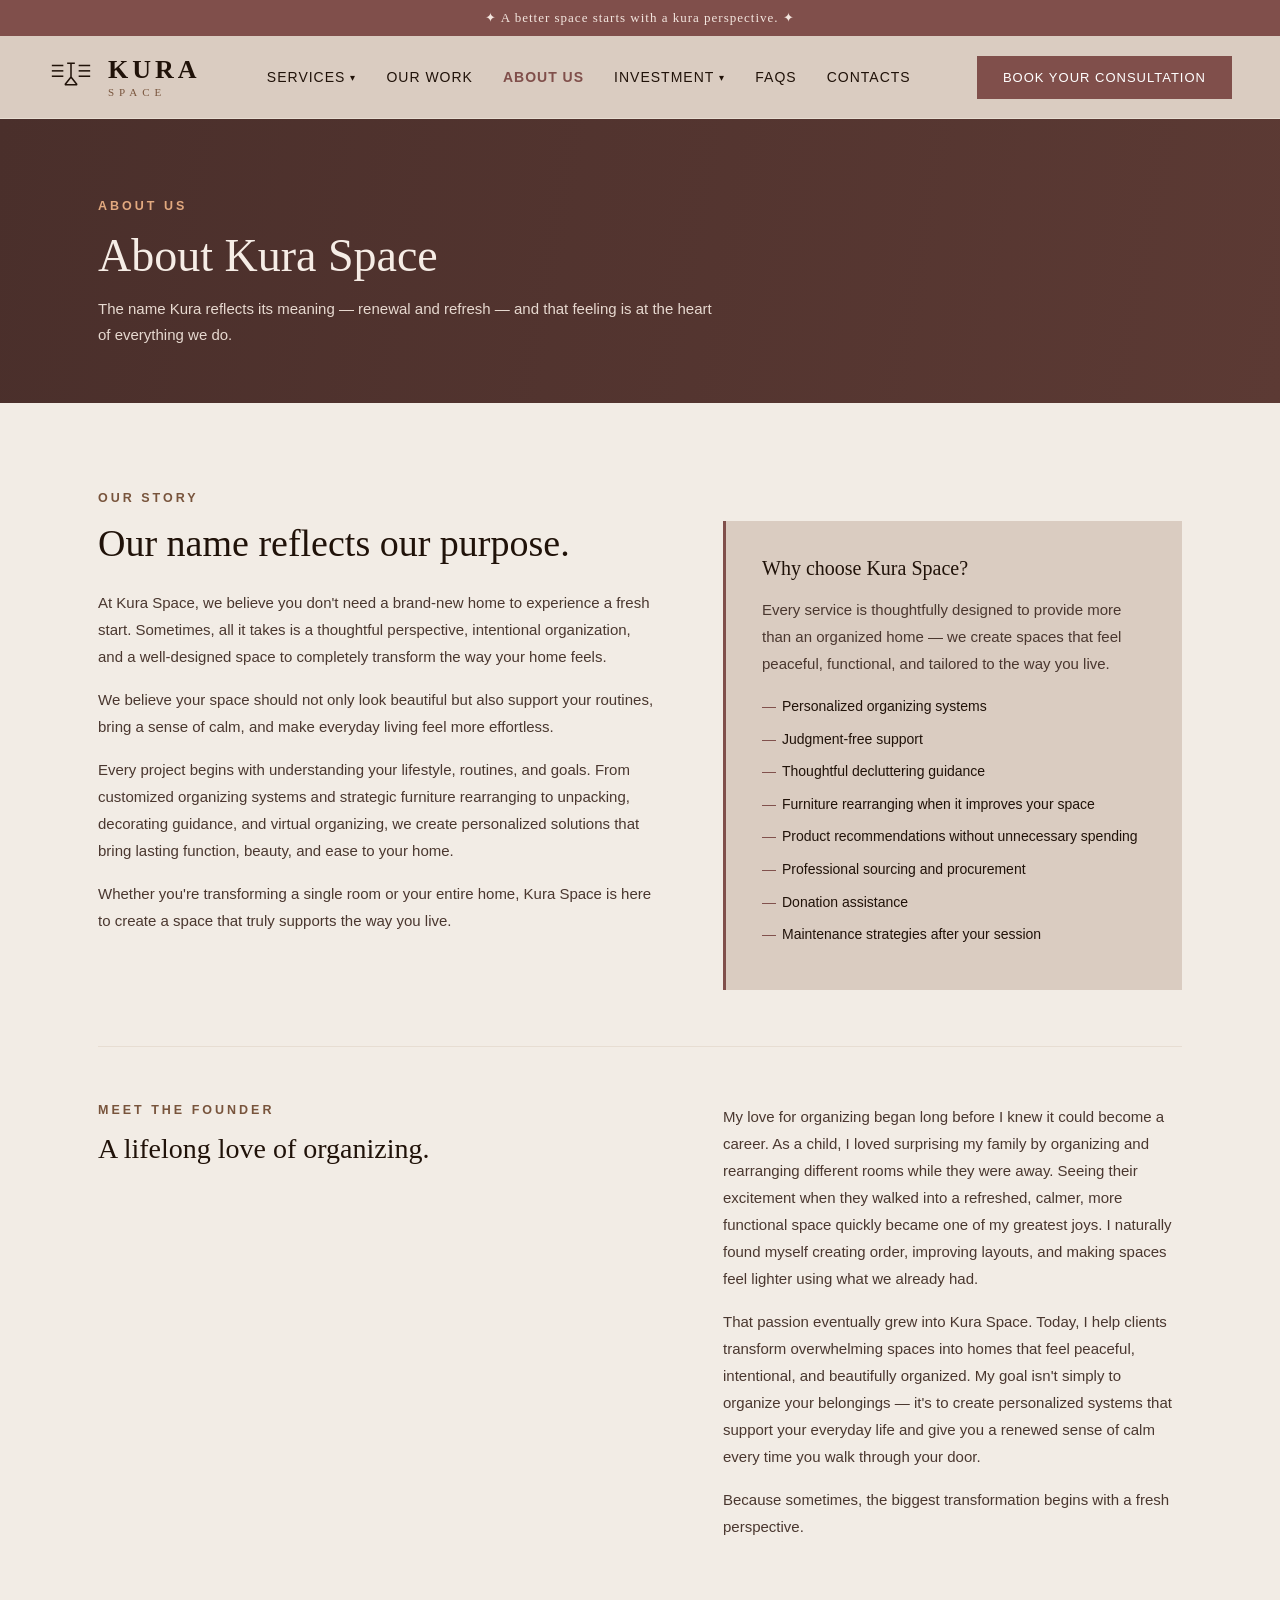
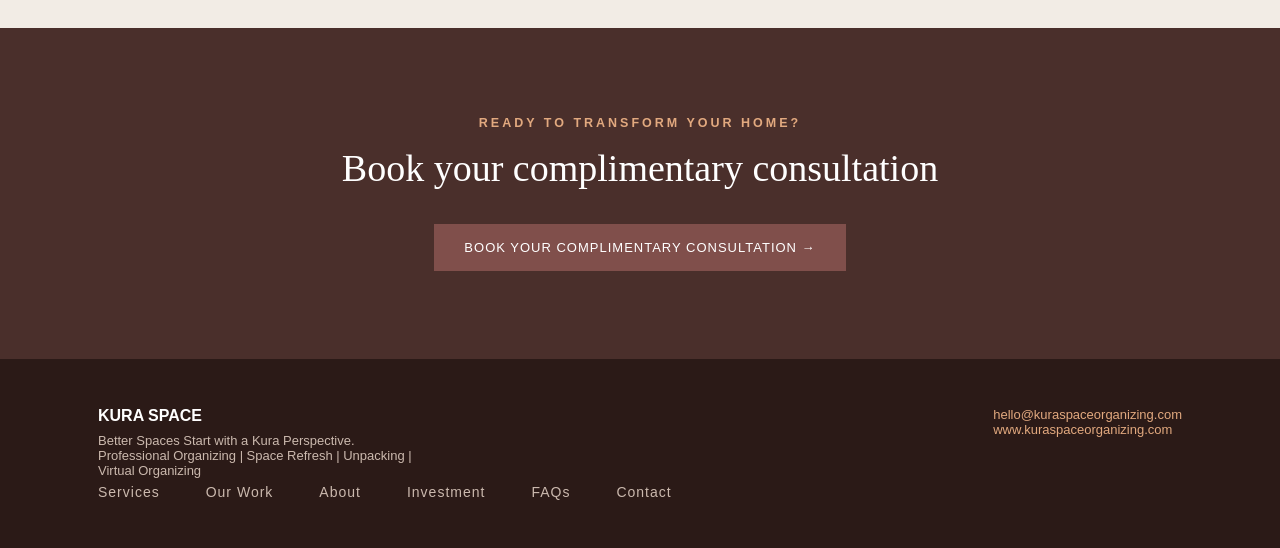
==== about.html @ 3ef4552a "Add files via upload" ====
<!DOCTYPE html>
<html lang="fr">
<head>
<meta charset="UTF-8">
<meta name="viewport" content="width=device-width, initial-scale=1.0">
<title>About — Kura Space</title>
<link rel="stylesheet" href="styles.css">
</head>
<body>

  <div class="eyebrow-bar">✦ A better space starts with a kura perspective. ✦</div>

  <header>
    <a href="index.html" class="logo">
      <svg class="logo-mark" viewBox="0 0 60 60" fill="none" stroke="currentColor" stroke-width="2">
        <line x1="5" y1="15" x2="20" y2="15"/><line x1="5" y1="22" x2="20" y2="22"/><line x1="5" y1="29" x2="20" y2="29"/>
        <path d="M25 12 L35 12 M30 12 L30 30 M22 40 L38 40 M30 30 L22 40 M30 30 L38 40"/>
        <line x1="40" y1="15" x2="55" y2="15"/><line x1="40" y1="22" x2="55" y2="22"/><line x1="40" y1="29" x2="55" y2="29"/>
      </svg>
      <div class="logo-text"><span class="k">KURA</span><span class="s">SPACE</span></div>
    </a>
    <nav>
      <div class="nav-dropdown">
        <button type="button" class="nav-toggle">SERVICES</button>
      <div class="dropdown-menu">
        <a href="services.html#professional-organizing">Professional Organizing</a>
        <a href="services.html#rearranging-space-refresh">Rearranging & Space Refresh</a>
        <a href="services.html#unpacking-home-setup">Unpacking & Home Setup</a>
        <a href="services.html#virtual-organizing">Virtual Organizing</a>
      </div>
      </div>
      <a href="our-work.html">OUR WORK</a>
      <a href="about.html" class="current">ABOUT US</a>
      <div class="nav-dropdown">
        <button type="button" class="nav-toggle">INVESTMENT</button>
      <div class="dropdown-menu">
        <a href="investment.html#rates">Rates by Service</a>
        <a href="investment.html#estimated-times">Estimated Project Times</a>
      </div>
      </div>
      <a href="faq.html">FAQS</a>
      <a href="contact.html">CONTACTS</a>
    </nav>
    <a href="booking.html" class="cta-btn">BOOK YOUR CONSULTATION</a>
  </header>

  <section class="page-header">
    <div class="wrap">
      <div class="eyebrow">ABOUT US</div>
      <h1>About Kura Space</h1>
      <p>The name Kura reflects its meaning &mdash; renewal and refresh &mdash; and that feeling is at the heart of everything we do.</p>
    </div>
  </section>

  <section class="about" id="about">
    <div class="wrap">
      <div class="eyebrow">OUR STORY</div>
      <div class="grid">
        <div>
          <h2>Our name reflects our purpose.</h2>
          <p class="lede">At Kura Space, we believe you don't need a brand-new home to experience a fresh start. Sometimes, all it takes is a thoughtful perspective, intentional organization, and a well-designed space to completely transform the way your home feels.</p>
          <p class="lede" style="margin-top:16px;">We believe your space should not only look beautiful but also support your routines, bring a sense of calm, and make everyday living feel more effortless.</p>
          <p class="lede" style="margin-top:16px;">Every project begins with understanding your lifestyle, routines, and goals. From customized organizing systems and strategic furniture rearranging to unpacking, decorating guidance, and virtual organizing, we create personalized solutions that bring lasting function, beauty, and ease to your home.</p>
          <p class="lede" style="margin-top:16px;">Whether you're transforming a single room or your entire home, Kura Space is here to create a space that truly supports the way you live.</p>
        </div>
        <div class="why-box">
          <h3>Why choose Kura Space?</h3>
          <p class="lede" style="margin-bottom:16px;">Every service is thoughtfully designed to provide more than an organized home &mdash; we create spaces that feel peaceful, functional, and tailored to the way you live.</p>
          <ul>
            <li>Personalized organizing systems</li>
            <li>Judgment-free support</li>
            <li>Thoughtful decluttering guidance</li>
            <li>Furniture rearranging when it improves your space</li>
            <li>Product recommendations without unnecessary spending</li>
            <li>Professional sourcing and procurement</li>
            <li>Donation assistance</li>
            <li>Maintenance strategies after your session</li>
          </ul>
        </div>
      </div>

      <div class="founder-box grid">
        <div>
          <div class="eyebrow">MEET THE FOUNDER</div>
          <h2 style="font-size:28px;">A lifelong love of organizing.</h2>
        </div>
        <div>
          <p class="lede">My love for organizing began long before I knew it could become a career. As a child, I loved surprising my family by organizing and rearranging different rooms while they were away. Seeing their excitement when they walked into a refreshed, calmer, more functional space quickly became one of my greatest joys. I naturally found myself creating order, improving layouts, and making spaces feel lighter using what we already had.</p>
          <p class="lede" style="margin-top:16px;">That passion eventually grew into Kura Space. Today, I help clients transform overwhelming spaces into homes that feel peaceful, intentional, and beautifully organized. My goal isn't simply to organize your belongings &mdash; it's to create personalized systems that support your everyday life and give you a renewed sense of calm every time you walk through your door.</p>
          <p class="lede" style="margin-top:16px;">Because sometimes, the biggest transformation begins with a fresh perspective.</p>
        </div>
      </div>
    </div>
  </section>

  <section class="contact">
    <div class="wrap">
      <div class="eyebrow" style="color:var(--peach);">READY TO TRANSFORM YOUR HOME?</div>
      <h2>Book your complimentary consultation</h2>
      <a href="booking.html" class="hero-cta" style="margin-top:10px;">BOOK YOUR COMPLIMENTARY CONSULTATION &rarr;</a>
    </div>
  </section>

  <footer>
    <div class="wrap">
      <div>
        <strong style="color:#fff; font-size:16px;">KURA SPACE</strong>
        <p style="margin-top:8px; max-width:320px;">Better Spaces Start with a Kura Perspective.<br>Professional Organizing | Space Refresh | Unpacking | Virtual Organizing</p>
        <nav>
          <a href="services.html">Services</a>
          <a href="our-work.html">Our Work</a>
          <a href="about.html">About</a>
          <a href="investment.html">Investment</a>
          <a href="faq.html">FAQs</a>
          <a href="contact.html">Contact</a>
        </nav>
      </div>
      <div>
        <a href="mailto:hello@kuraspaceorganizing.com">hello@kuraspaceorganizing.com</a><br>
        <a href="https://www.kuraspaceorganizing.com">www.kuraspaceorganizing.com</a>
      </div>
    </div>
  </footer>

</body>
</html>
---- styles.css ----
:root{
  --dark0:#4a2f2b;
  --dark1:#2b1a17;
  --maroon:#804f4b;
  --peach:#e2a97f;
  --cream:#daccc1;
  --cream2:#f2ece5;
  --ink:#201209;
  --accent:#78543c;
  --line:#e7ddd2;
}
*{box-sizing:border-box;margin:0;padding:0;}
html{scroll-behavior:smooth;}
body{
  font-family:'Georgia','Times New Roman',serif;
  color:var(--ink);
  background:var(--cream2);
}
a{color:inherit;}
.wrap{max-width:1180px;margin:0 auto;padding:0 48px;}

/* ---------- EYEBROW BAR ---------- */
.eyebrow-bar{
  background: var(--maroon);
  color: #f3e6df;
  text-align:center;
  font-size: 13px;
  letter-spacing: 1px;
  padding: 10px 20px;
}

/* ---------- HEADER (cream, base template) ---------- */
header{
  display:flex; align-items:center; justify-content:space-between;
  padding: 18px 48px;
  background: var(--cream);
  border-bottom: 1px solid var(--line);
  flex-wrap: wrap;
  gap: 16px;
}
.logo{display:flex; align-items:center; gap:14px; text-decoration:none;}
.logo-mark{width:46px; height:46px; color:var(--ink);}
.logo-text{display:flex; flex-direction:column; line-height:1;}
.logo-text .k{font-size:26px; letter-spacing:4px; font-weight:bold; color:var(--ink);}
.logo-text .s{font-size:11px; letter-spacing:5px; color:var(--accent); margin-top:4px;}

nav{display:flex; align-items:center; gap:30px; font-size:14px; letter-spacing:1px; font-family:Arial,sans-serif;}
nav > a{text-decoration:none; color:var(--ink);}
nav > a.current{color:var(--maroon); font-weight:bold;}

/* dropdown items (Services, Investment) */
.nav-dropdown{position:relative;}
.nav-dropdown > .nav-toggle{
  background:none; border:none; cursor:pointer;
  font:inherit; letter-spacing:inherit; color:var(--ink);
  display:flex; align-items:center; gap:5px; padding:4px 0;
}
.nav-dropdown > .nav-toggle::after{content:"▾"; font-size:10px; margin-top:1px;}
.nav-dropdown.current > .nav-toggle{color:var(--maroon); font-weight:bold;}
.dropdown-menu{
  position:absolute; top:calc(100% + 16px); left:50%; transform:translateX(-50%) translateY(6px);
  background:#fff; border:1px solid var(--line); min-width:240px;
  box-shadow:0 14px 34px rgba(32,18,9,0.14);
  opacity:0; visibility:hidden;
  transition:opacity .18s, transform .18s, visibility .18s;
  z-index:60; padding:8px 0;
}
.nav-dropdown:hover .dropdown-menu,
.nav-dropdown:focus-within .dropdown-menu{
  opacity:1; visibility:visible; transform:translateX(-50%) translateY(0);
}
.dropdown-menu a{
  display:block; padding:11px 22px; font-size:13px; letter-spacing:0.2px;
  color:var(--ink); text-decoration:none; white-space:nowrap;
}
.dropdown-menu a:hover{background:var(--cream); color:var(--maroon);}

.cta-btn{
  background: var(--maroon);
  color: #fff;
  padding: 14px 26px;
  font-family: Arial, sans-serif;
  font-size: 13px;
  letter-spacing: 1px;
  text-decoration:none;
  white-space: nowrap;
}

/* ---------- HERO (home, photo) ---------- */
.hero{
  position: relative;
  aspect-ratio: 2.2 / 1;
  min-height: 460px;
  display:flex;
  align-items:center;
  overflow:hidden;
  background: var(--cream);
}
.hero-photo{
  position:absolute; inset:0; width:100%; height:100%;
  object-fit:cover; object-position:center 25%;
  filter: saturate(1.15) contrast(1.06) brightness(1.02);
  z-index:0;
}
.hero-fade{
  position:absolute; inset:0; z-index:1;
  background: linear-gradient(90deg,
    rgba(218,204,193,0.6) 0%,
    rgba(218,204,193,0.42) 10%,
    rgba(218,204,193,0.18) 20%,
    rgba(218,204,193,0) 30%);
  pointer-events:none;
}
.hero-shade{
  position:absolute; inset:0; z-index:1;
  background: linear-gradient(0deg, rgba(20,12,6,0.14), transparent 22%);
  pointer-events:none;
}
.hero-content{
  position:relative; z-index:2;
  max-width:480px; padding:40px 48px;
}
.hero-content .hero-eyebrow, .hero-content h1, .hero-content p{
  text-shadow: 0 1px 3px rgba(218,204,193,0.9), 0 0px 18px rgba(218,204,193,0.85), 0 0px 34px rgba(218,204,193,0.6);
}
.hero-eyebrow{color:var(--accent); font-family:Arial,sans-serif; font-size:13px; letter-spacing:2px; font-weight:bold; margin-bottom:14px;}
.hero h1{font-size:44px; line-height:1.15; font-weight:400; margin-bottom:20px; color:var(--ink);}
.hero h1 .accent, .hero h1 em{color:var(--accent); font-style:italic;}
.divider{width:70px; height:2px; background:var(--accent); margin-bottom:22px;}
.hero p{font-family:Arial,sans-serif; font-size:14.5px; line-height:1.7; color:var(--ink); margin-bottom:14px; max-width:440px;}
.hero-cta{
  display:inline-block; margin-top:14px;
  background:var(--maroon); color:#fff;
  padding:16px 30px; font-family:Arial,sans-serif; font-size:13px; letter-spacing:1px; text-decoration:none;
}

/* ---------- SERVICES STRIP (home) ---------- */
.services-strip{
  background: var(--maroon);
  color: #f3e6df;
  display:grid;
  grid-template-columns: repeat(4, 1fr);
}
.service-item{padding:40px 30px; border-left:1px solid rgba(255,255,255,0.15);}
.service-item:first-child{border-left:none;}
.service-icon{width:34px; height:34px; margin-bottom:16px; opacity:0.9;}
.service-item h3{font-family:Arial,sans-serif; font-size:14px; letter-spacing:1px; margin-bottom:10px; line-height:1.4;}
.service-item p{font-family:Arial,sans-serif; font-size:13px; line-height:1.6; color:#e6d6cd;}
.service-item a{font-family:Arial,sans-serif; font-size:12px; letter-spacing:0.5px; color:var(--peach); text-decoration:underline; display:inline-block; margin-top:10px;}

/* ---------- PAGE HEADER (subpages) ---------- */
.page-header{
  position:relative; overflow:hidden;
  padding:80px 0 56px;
  background: linear-gradient(100deg, var(--dark0) 0%, #5c3a34 100%);
  color:#f6ede6;
}
.page-header .wrap{position:relative; z-index:2;}
.page-header .eyebrow{color:var(--peach);}
.page-header h1{font-size:46px; font-weight:400;}
.page-header p{font-family:Arial,sans-serif; font-size:15px; line-height:1.7; color:#e7d9d0; max-width:620px; margin-top:14px;}

/* ---------- SECTION SHARED ---------- */
section{padding:88px 0;}
.eyebrow{font-family:Arial,sans-serif; font-size:12.5px; letter-spacing:3px; color:var(--accent); font-weight:bold; margin-bottom:16px;}
h2{font-size:38px; font-weight:400; margin-bottom:24px;}
.lede{font-family:Arial,sans-serif; font-size:15px; line-height:1.8; color:#4a372f; max-width:720px;}

/* ---------- ABOUT / BRAND ---------- */
.about{background:var(--cream2);}
.about .grid{display:grid; grid-template-columns:1.1fr .9fr; gap:64px; align-items:start;}
.about ul{font-family:Arial,sans-serif; font-size:14.5px; line-height:2; margin-top:10px;}
.why-box{background:var(--cream); padding:36px; border-left:3px solid var(--maroon);}
.why-box h3{font-size:20px; font-weight:400; margin-bottom:16px;}
.why-box ul{font-family:Arial,sans-serif; font-size:14px; line-height:1.9; list-style:none;}
.why-box li{padding-left:20px; position:relative; margin-bottom:6px;}
.why-box li::before{content:"—"; position:absolute; left:0; color:var(--maroon);}
.founder-box{margin-top:56px; padding-top:56px; border-top:1px solid var(--line);}
.founder-box .grid{grid-template-columns:.8fr 1.2fr;}

/* ---------- SERVICES ---------- */
.services{background:var(--maroon); color:#f3e6df;}
.services .eyebrow{color:var(--peach);}
.services h2{color:#fff;}
.card-grid{display:grid; grid-template-columns:repeat(4,1fr); gap:1px; background:rgba(255,255,255,0.15); margin-top:40px;}
.s-card{background:var(--maroon); padding:34px 26px;}
.s-card h3{font-family:Arial,sans-serif; font-size:15px; letter-spacing:0.5px; margin-bottom:10px; color:#fff;}
.s-card .price{font-family:Arial,sans-serif; font-size:13px; color:var(--peach); font-weight:bold; margin-bottom:14px;}
.s-card p{font-family:Arial,sans-serif; font-size:13px; line-height:1.7; color:#e6d6cd; margin-bottom:14px;}
.s-card a{font-family:Arial,sans-serif; font-size:12px; letter-spacing:1px; color:var(--peach); text-decoration:underline;}

/* ---------- SERVICE DETAIL (services.html) ---------- */
.service-detail{border-top:1px solid var(--line); padding:64px 0;}
.service-detail:first-of-type{border-top:none;}
.service-detail .grid{display:grid; grid-template-columns:1fr 1fr 1fr; gap:48px;}
.service-detail h3{font-size:26px; font-weight:400; margin-bottom:6px;}
.service-detail .rate{font-family:Arial,sans-serif; font-size:13px; color:var(--accent); font-weight:bold; letter-spacing:0.5px; margin-bottom:16px;}
.service-detail h4{font-family:Arial,sans-serif; font-size:12px; letter-spacing:1.5px; text-transform:uppercase; color:var(--accent); margin-bottom:12px;}
.service-detail ul{font-family:Arial,sans-serif; font-size:13.5px; line-height:1.9; list-style:none; margin-bottom:10px;}
.service-detail li{padding-left:16px; position:relative;}
.service-detail li::before{content:"—"; position:absolute; left:0; color:var(--maroon);}
.time-table{width:100%; font-family:Arial,sans-serif; font-size:13px; border-collapse:collapse;}
.time-table td{padding:6px 0; border-bottom:1px dashed var(--line);}
.time-table td:last-child{text-align:right; color:var(--accent);}

/* ---------- INVESTMENT ---------- */
.investment{background:var(--cream2);}
.price-table{width:100%; border-collapse:collapse; margin-top:30px; font-family:Arial,sans-serif;}
.price-table th, .price-table td{text-align:left; padding:16px 14px; border-bottom:1px solid var(--line); font-size:14px;}
.price-table th{font-size:12px; letter-spacing:1px; color:var(--accent); text-transform:uppercase;}
.price-note{font-family:Arial,sans-serif; font-size:13px; color:#6b5a4f; margin-top:20px; line-height:1.7;}

/* ---------- FAQ ---------- */
.faq{background:var(--cream);}
.faq-item{border-bottom:1px solid #cdbcae; padding:22px 0;}
.faq-item summary{cursor:pointer; font-size:17px; list-style:none; display:flex; justify-content:space-between; align-items:center; gap:16px;}
.faq-item summary::-webkit-details-marker{display:none;}
.faq-item summary::after{content:"+"; font-size:22px; color:var(--maroon); font-family:Arial,sans-serif;}
.faq-item[open] summary::after{content:"–";}
.faq-item p{font-family:Arial,sans-serif; font-size:14px; line-height:1.8; color:#4a372f; margin-top:14px; max-width:640px;}

/* ---------- OUR WORK (portfolio placeholder) ---------- */
.portfolio-grid{display:grid; grid-template-columns:repeat(3,1fr); gap:20px; margin-top:20px;}
.portfolio-card{
  aspect-ratio:4/3; background:linear-gradient(135deg, var(--cream), #cbb9ae);
  display:flex; align-items:center; justify-content:center;
  font-family:Arial,sans-serif; font-size:12px; letter-spacing:1px; color:var(--accent); text-transform:uppercase;
}

/* ---------- CONTACT ---------- */
.contact{background:var(--dark0); color:#f3e6df; text-align:center;}
.contact h2{color:#fff;}
.contact .lede{color:#e7d9d0; margin:0 auto 30px; }
.contact-links{display:flex; gap:36px; justify-content:center; font-family:Arial,sans-serif; font-size:14px; margin-top:30px; flex-wrap:wrap;}
.contact-links a{color:var(--peach); text-decoration:none;}

/* ---------- FOOTER ---------- */
footer{background:var(--dark1); color:#cbb9ae; padding:48px 0; font-family:Arial,sans-serif; font-size:13px;}
footer .wrap{display:flex; justify-content:space-between; flex-wrap:wrap; gap:20px;}
footer a{color:var(--peach); text-decoration:none;}
footer nav{margin-top:6px;}
footer nav a{background:none; padding:0; margin-right:16px; color:#cbb9ae; border-radius:0;}
footer nav a:hover{color:var(--peach);}

@media (max-width:900px){
  .wrap{padding:0 24px;}
  header{padding:14px 24px;}
  nav{display:none;}
  .hero{aspect-ratio:3/4; min-height:520px;}
  .hero-content{padding:32px 24px;}
  .hero h1{font-size:42px;}
  .page-header h1{font-size:34px;}
  .about .grid{grid-template-columns:1fr;}
  .founder-box .grid{grid-template-columns:1fr;}
  .card-grid{grid-template-columns:1fr 1fr;}
  .service-detail .grid{grid-template-columns:1fr;}
  .portfolio-grid{grid-template-columns:1fr 1fr;}
  section{padding:56px 0;}
}

/* ================= BOOKING PAGE ================= */
.booking-hero{
  display:grid; grid-template-columns:1fr 1fr;
  align-items:center; gap:0;
  background:var(--cream2);
  min-height:280px; overflow:hidden;
}
.booking-hero .img{
  height:100%; min-height:280px;
  background-image:url('bckgrd1.jpeg');
  background-size:cover; background-position:center 60%;
}
.booking-hero .txt{padding:40px 56px;}
.booking-hero h1{font-size:42px; font-weight:400; margin-bottom:10px;}
.booking-hero p{font-family:Arial,sans-serif; font-size:15px; color:#4a372f; line-height:1.6;}

.booking-wrap{max-width:1180px; margin:0 auto; padding:48px 48px 90px;}

.avail-banner{
  background:var(--cream2); border:1px solid var(--line); border-radius:14px;
  padding:32px; display:grid; grid-template-columns:1fr auto 1fr; gap:28px; align-items:center;
  margin-bottom:56px;
}
.avail-banner .divider-v{width:1px; align-self:stretch; background:var(--line);}
.avail-left{display:flex; gap:18px;}
.avail-icon{
  width:52px; height:52px; min-width:52px; border-radius:50%;
  background:var(--maroon); color:#fff; display:flex; align-items:center; justify-content:center;
}
.avail-left h3{font-family:Arial,sans-serif; font-size:14px; letter-spacing:0.5px; margin-bottom:8px; color:var(--ink);}
.avail-left p{font-family:Arial,sans-serif; font-size:14px; line-height:1.7; color:#4a372f; margin-bottom:8px;}
.avail-left p strong{color:var(--ink);}
.avail-right{display:flex; gap:16px; align-items:flex-start;}
.avail-right h3{font-family:Georgia,serif; font-size:17px; font-weight:400; margin-bottom:6px;}
.avail-right p{font-family:Arial,sans-serif; font-size:13.5px; color:#4a372f; margin-bottom:14px;}
.btn-solid{
  display:inline-block; background:var(--maroon); color:#fff; border:none; cursor:pointer;
  padding:12px 22px; font-family:Arial,sans-serif; font-size:13px; letter-spacing:0.3px;
  border-radius:6px; text-decoration:none; text-align:center;
}
.btn-solid:disabled{opacity:0.55; cursor:not-allowed;}
.btn-outline{
  display:inline-block; background:#fff; color:var(--maroon); border:1px solid var(--maroon); cursor:pointer;
  padding:12px 22px; font-family:Arial,sans-serif; font-size:13px; letter-spacing:0.3px;
  border-radius:6px; text-decoration:none; text-align:center;
}

.section-heading{text-align:center; font-size:32px; font-weight:400; margin-bottom:32px; position:relative;}

.choose-service-grid{display:grid; grid-template-columns:1fr 1fr; gap:28px; margin-bottom:64px;}
.svc-choice-card{
  background:var(--cream2); border:1px solid var(--line); border-radius:14px; padding:32px;
  display:flex; flex-direction:column;
}
.svc-choice-card .head{display:flex; gap:16px; align-items:flex-start; margin-bottom:16px;}
.svc-choice-card .head .icon{
  width:52px; height:52px; min-width:52px; border-radius:50%;
  background:var(--maroon); color:#fff; display:flex; align-items:center; justify-content:center;
}
.svc-choice-card h3{font-size:21px; font-weight:400;}
.svc-choice-card .sub{font-family:Arial,sans-serif; font-size:12.5px; color:var(--accent); margin-top:2px;}
.svc-choice-card p{font-family:Arial,sans-serif; font-size:13.5px; line-height:1.7; color:#4a372f; margin-bottom:18px;}
.svc-choice-card ul{list-style:none; font-family:Arial,sans-serif; font-size:13.5px; line-height:2; margin-bottom:18px;}
.svc-choice-card li::before{content:"✓ "; color:var(--maroon); font-weight:bold;}
.svc-choice-card .cta-row{margin-top:auto;}
.svc-choice-card .cta-row .btn-solid, .svc-choice-card .cta-row .btn-outline{width:100%; margin-bottom:8px; box-sizing:border-box;}
.svc-choice-card .caption{font-family:Arial,sans-serif; font-size:12.5px; color:#7a6a5f; text-align:center;}
.svc-choice-card .fully-booked-btn{background:var(--maroon); opacity:0.9;}
.svc-choice-card .fully-booked-btn small{display:block; font-weight:normal; font-size:11px; margin-top:2px;}

.avail-grid{display:grid; grid-template-columns:1fr 1fr; gap:28px;}
.avail-panel{border:1px solid var(--line); border-radius:14px; padding:24px; background:#fff;}
.avail-panel .panel-head{display:flex; align-items:center; justify-content:space-between; margin-bottom:16px;}
.avail-panel .panel-head h4{font-family:Arial,sans-serif; font-size:12.5px; letter-spacing:0.5px; color:var(--ink);}
.tag{font-family:Arial,sans-serif; font-size:11px; letter-spacing:0.3px; padding:4px 10px; border-radius:20px;}
.tag.booked{background:#f1dede; color:#8a3b3b;}
.tag.available{background:#dcead9; color:#2f6b2c;}

.cal-topbar{display:flex; align-items:center; justify-content:space-between; font-family:Arial,sans-serif; font-size:13px; margin-bottom:6px;}
.cal-topbar .cal-nav{display:flex; align-items:center; gap:10px;}
.cal-topbar button{background:none; border:none; cursor:pointer; font-size:15px; color:var(--maroon);}
.cal-tz{font-size:11.5px; color:#7a6a5f;}
.calendar{width:100%; border-collapse:collapse; margin-top:10px; font-family:Arial,sans-serif; font-size:12.5px;}
.calendar th{padding:6px 2px; color:#9a897d; font-weight:normal; font-size:11px;}
.calendar td{padding:3px; text-align:center;}
.day-cell{
  width:32px; height:32px; line-height:32px; border-radius:50%; margin:0 auto;
  cursor:default; color:#c8bcb0;
}
.day-cell.has-slots{color:var(--ink); cursor:pointer; background:#f6ece7; font-weight:bold;}
.day-cell.has-slots:hover{background:var(--maroon); color:#fff;}
.day-cell.selected{background:var(--maroon); color:#fff;}
.day-cell.disabled{color:#ddd3ca;}

.no-times{text-align:center; padding:30px 10px; color:#4a372f;}
.no-times svg{color:var(--maroon); margin-bottom:10px;}
.no-times p{font-family:Arial,sans-serif; font-size:13px; line-height:1.7; margin-bottom:6px;}

.time-panel{margin-top:14px;}
.time-panel .picked-date{font-family:Arial,sans-serif; font-size:13px; font-weight:bold; margin-bottom:10px;}
.time-slot{
  display:block; width:100%; box-sizing:border-box; text-align:center;
  padding:10px; margin-bottom:8px; border-radius:6px; border:1px solid var(--line);
  background:#fff; font-family:Arial,sans-serif; font-size:13px; cursor:pointer;
}
.time-slot:hover{border-color:var(--maroon);}
.time-slot.selected{background:var(--maroon); color:#fff; border-color:var(--maroon);}
.more-times{background:none; border:none; color:var(--maroon); font-family:Arial,sans-serif; font-size:12.5px; cursor:pointer; padding:4px 0;}

.booking-form{margin-top:16px; padding-top:16px; border-top:1px dashed var(--line);}
.booking-form label{display:block; font-family:Arial,sans-serif; font-size:12px; color:#4a372f; margin-bottom:4px; margin-top:12px;}
.booking-form input, .booking-form textarea{
  width:100%; box-sizing:border-box; padding:10px 12px; border:1px solid var(--line); border-radius:6px;
  font-family:Arial,sans-serif; font-size:13px;
}
.booking-form textarea{resize:vertical; min-height:64px;}

.avail-footnote{text-align:center; font-family:Arial,sans-serif; font-size:13px; color:#4a372f; margin-top:30px;}

.help-bar{background:var(--maroon); color:#f3e6df;}
.help-bar .wrap{
  display:flex; align-items:center; justify-content:space-between; flex-wrap:wrap; gap:16px;
  padding:24px 48px;
}
.help-bar .left{display:flex; align-items:center; gap:14px; font-family:Arial,sans-serif; font-size:13.5px;}
.help-bar .icon-circle{width:38px; height:38px; border-radius:50%; background:rgba(255,255,255,0.15); display:flex; align-items:center; justify-content:center;}
.help-bar a.email{color:#f3e6df;}
.help-bar .btn-outline{background:transparent; color:#fff; border-color:rgba(255,255,255,0.6);}

.toast{
  position:fixed; bottom:24px; left:50%; transform:translateX(-50%);
  background:var(--ink); color:#fff; padding:14px 24px; border-radius:8px;
  font-family:Arial,sans-serif; font-size:13.5px; opacity:0; pointer-events:none;
  transition:opacity .25s, transform .25s; z-index:999;
}
.toast.show{opacity:1; transform:translateX(-50%) translateY(-6px);}

@media (max-width:900px){
  .booking-hero{grid-template-columns:1fr;}
  .booking-hero .img{min-height:180px;}
  .avail-banner{grid-template-columns:1fr;}
  .avail-banner .divider-v{display:none;}
  .choose-service-grid{grid-template-columns:1fr;}
  .avail-grid{grid-template-columns:1fr;}
  .booking-wrap{padding:32px 20px 60px;}
}

/* ================= ADMIN PAGE ================= */
.admin-login{max-width:360px; margin:100px auto; text-align:center;}
.admin-login h1{font-size:28px; font-weight:400; margin-bottom:8px;}
.admin-login p{font-family:Arial,sans-serif; font-size:13.5px; color:#4a372f; margin-bottom:24px;}
.admin-login input{width:100%; box-sizing:border-box; padding:12px 14px; border:1px solid var(--line); border-radius:6px; font-family:Arial,sans-serif; margin-bottom:14px;}
.admin-shell{display:none;}
.admin-shell.show{display:block;}
.admin-login.hide{display:none;}

.admin-topbar{
  display:flex; align-items:center; justify-content:space-between;
  padding:18px 48px; background:var(--cream); border-bottom:1px solid var(--line);
}
.admin-topbar .brand{font-family:Georgia,serif; font-size:20px; letter-spacing:2px;}
.admin-tabs{display:flex; gap:10px; padding:20px 48px 0;}
.admin-tab{
  padding:10px 18px; font-family:Arial,sans-serif; font-size:13px; cursor:pointer;
  border-radius:999px; background:var(--cream2); color:var(--ink); border:1px solid var(--line);
}
.admin-tab.active{background:var(--maroon); color:#fff; border-color:var(--maroon);}
.admin-panel{padding:24px 48px 64px; display:none;}
.admin-panel.active{display:block;}

.admin-table{width:100%; border-collapse:collapse; font-family:Arial,sans-serif; font-size:13px; margin-top:14px;}
.admin-table th, .admin-table td{padding:10px 12px; border-bottom:1px solid var(--line); text-align:left;}
.admin-table th{font-size:11px; letter-spacing:0.5px; text-transform:uppercase; color:var(--accent);}
.status-pill{padding:3px 10px; border-radius:20px; font-size:11px;}
.status-pill.confirmed{background:#dcead9; color:#2f6b2c;}
.status-pill.cancelled{background:#f1dede; color:#8a3b3b;}
.admin-btn{background:none; border:1px solid var(--line); border-radius:6px; padding:6px 12px; font-family:Arial,sans-serif; font-size:12px; cursor:pointer; margin-right:6px;}
.admin-btn:hover{border-color:var(--maroon); color:var(--maroon);}

.settings-card{background:var(--cream2); border:1px solid var(--line); border-radius:12px; padding:24px; max-width:520px; margin-top:14px;}
.settings-card label{display:block; font-family:Arial,sans-serif; font-size:12px; margin-bottom:6px; margin-top:14px;}
.settings-card select, .settings-card input, .settings-card textarea{
  width:100%; box-sizing:border-box; padding:10px; border:1px solid var(--line); border-radius:6px; font-family:Arial,sans-serif; font-size:13px;
}
.settings-card textarea{min-height:70px;}

.slot-add-row{display:flex; gap:10px; margin-top:16px; flex-wrap:wrap;}
.slot-add-row input{padding:9px 12px; border:1px solid var(--line); border-radius:6px; font-family:Arial,sans-serif; font-size:13px;}

/* ================= PORTFOLIO ================= */
.portfolio-filters{
  display:flex; gap:10px; flex-wrap:wrap; padding:28px 48px; background:var(--cream);
  border-bottom:1px solid var(--line);
}
.filter-tab{
  padding:11px 20px; border-radius:999px; border:1px solid var(--line); background:#fff;
  font-family:Arial,sans-serif; font-size:12.5px; letter-spacing:0.3px; color:var(--ink);
  cursor:pointer; white-space:nowrap;
}
.filter-tab.active{background:var(--maroon); color:#fff; border-color:var(--maroon);}

.projects-section{padding:56px 48px 20px; max-width:1180px; margin:0 auto;}
.projects-section h2{text-align:center; font-size:14px; letter-spacing:2px; font-family:Arial,sans-serif; color:var(--accent); margin-bottom:36px; text-transform:uppercase;}
.projects-grid{display:grid; grid-template-columns:repeat(3,1fr); gap:26px;}
.project-card{
  background:#fff; border:1px solid var(--line); border-radius:4px; overflow:hidden;
  display:flex; flex-direction:column; text-decoration:none; color:var(--ink);
}
.project-card .thumb{
  position:relative; aspect-ratio:4/3; background:linear-gradient(135deg,var(--cream),#cbb9ae);
  background-size:cover; background-position:center;
  display:flex; align-items:center; justify-content:center;
}
.project-card .thumb .placeholder{font-family:Arial,sans-serif; font-size:11px; letter-spacing:1px; color:var(--accent); text-transform:uppercase;}
.project-card .badge{
  position:absolute; top:14px; left:14px; background:var(--maroon); color:#fff;
  font-family:Arial,sans-serif; font-size:10.5px; letter-spacing:0.5px; text-transform:uppercase;
  padding:5px 12px; border-radius:3px;
}
.project-card .body{padding:20px 22px 24px;}
.project-card h3{font-size:19px; font-weight:400; margin-bottom:4px;}
.project-card .cat{font-family:Arial,sans-serif; font-size:12px; color:var(--accent); margin-bottom:10px;}
.project-card p{font-family:Arial,sans-serif; font-size:13px; line-height:1.6; color:#4a372f; margin-bottom:14px;}
.project-card .view-link{font-family:Arial,sans-serif; font-size:12.5px; color:var(--maroon); font-weight:bold;}

.empty-state{
  text-align:center; padding:60px 24px; color:#7a6a5f; font-family:Arial,sans-serif;
  border:1px dashed var(--line); border-radius:10px; grid-column:1/-1;
}
.empty-state a{color:var(--maroon);}

.featured-transform{background:var(--maroon); color:#f3e6df; padding:64px 48px; margin-top:20px;}
.featured-transform .inner{max-width:1180px; margin:0 auto; display:grid; grid-template-columns:1fr 1.2fr; gap:40px; align-items:center;}
.featured-transform .eyebrow{color:var(--peach); font-family:Arial,sans-serif; font-size:12px; letter-spacing:2px; margin-bottom:14px;}
.featured-transform h2{font-size:32px; font-weight:400; color:#fff; margin-bottom:14px;}
.featured-transform p{font-family:Arial,sans-serif; font-size:14px; line-height:1.7; color:#e6d6cd;}
.featured-transform .ba-images{display:grid; grid-template-columns:1fr 1fr; gap:12px;}
.featured-transform .ba-images .img{aspect-ratio:4/3; background-size:cover; background-position:center; border-radius:4px; position:relative;}
.featured-transform .ba-images .tag{position:absolute; bottom:10px; left:10px; background:rgba(0,0,0,0.55); color:#fff; font-family:Arial,sans-serif; font-size:10px; letter-spacing:1px; padding:4px 10px; border-radius:3px; text-transform:uppercase;}

.testimonial-section{padding:64px 48px; text-align:center; max-width:760px; margin:0 auto;}
.testimonial-section .mark{font-size:44px; color:var(--maroon); font-family:Georgia,serif; line-height:0.5;}
.testimonial-section blockquote{font-size:22px; font-weight:400; line-height:1.5; margin:14px 0 18px;}
.testimonial-section cite{font-family:Arial,sans-serif; font-size:12.5px; letter-spacing:1px; color:var(--accent); font-style:normal;}

/* ================= PROJECT DETAIL ================= */
.project-hero{background:var(--cream2); padding:48px 48px 0;}
.project-hero .wrap{max-width:1180px; margin:0 auto;}
.project-hero .back-link{font-family:Arial,sans-serif; font-size:12.5px; color:var(--accent); text-decoration:none; display:inline-block; margin-bottom:18px;}
.project-hero h1{font-size:38px; font-weight:400; margin-bottom:8px;}
.project-hero .meta{font-family:Arial,sans-serif; font-size:13px; color:#7a6a5f; display:flex; gap:18px; margin-bottom:8px;}
.project-hero .cat-pill{display:inline-block; background:var(--maroon); color:#fff; font-family:Arial,sans-serif; font-size:11px; letter-spacing:0.5px; padding:5px 12px; border-radius:3px; margin-bottom:22px;}

.project-body{max-width:1180px; margin:0 auto; padding:32px 48px 70px; display:grid; grid-template-columns:2fr 1fr; gap:48px;}
.project-media .ba-pair{display:grid; grid-template-columns:1fr 1fr; gap:14px; margin-bottom:14px;}
.project-media .ba-pair .img, .project-media .gallery-img{
  aspect-ratio:4/3; background-size:cover; background-position:center; border-radius:4px;
  background-color:var(--cream); position:relative;
}
.project-media .ba-pair .tag{position:absolute; top:12px; left:12px; background:rgba(0,0,0,0.6); color:#fff; font-family:Arial,sans-serif; font-size:10.5px; letter-spacing:1px; padding:5px 12px; border-radius:3px; text-transform:uppercase;}
.project-media .gallery-grid{display:grid; grid-template-columns:1fr 1fr 1fr; gap:12px;}

.project-sidebar{border-left:1px solid var(--line); padding-left:36px;}
.side-block{margin-bottom:26px;}
.side-block h4{font-family:Arial,sans-serif; font-size:11px; letter-spacing:1.5px; text-transform:uppercase; color:var(--accent); margin-bottom:8px;}
.side-block p{font-family:Arial,sans-serif; font-size:13.5px; line-height:1.7; color:#4a372f;}

.more-projects{background:var(--cream); padding:56px 48px;}
.more-projects .wrap{max-width:1180px; margin:0 auto;}
.more-projects h2{text-align:center; font-size:14px; letter-spacing:2px; font-family:Arial,sans-serif; color:var(--accent); margin-bottom:32px; text-transform:uppercase;}

@media (max-width:900px){
  .projects-grid{grid-template-columns:1fr;}
  .featured-transform .inner{grid-template-columns:1fr;}
  .project-body{grid-template-columns:1fr;}
  .project-sidebar{border-left:none; border-top:1px solid var(--line); padding-left:0; padding-top:24px;}
  .portfolio-filters, .projects-section, .featured-transform, .project-hero .wrap, .project-body, .more-projects .wrap{padding-left:20px; padding-right:20px;}
}

/* ================= ADMIN — PORTFOLIO TAB ================= */
.project-form{background:var(--cream2); border:1px solid var(--line); border-radius:12px; padding:24px; max-width:720px; margin-top:16px;}
.project-form .row2{display:grid; grid-template-columns:1fr 1fr; gap:14px;}
.project-form label{display:block; font-family:Arial,sans-serif; font-size:12px; margin-bottom:5px; margin-top:14px;}
.project-form input, .project-form select, .project-form textarea{
  width:100%; box-sizing:border-box; padding:10px; border:1px solid var(--line); border-radius:6px; font-family:Arial,sans-serif; font-size:13px;
}
.project-form textarea{min-height:60px;}
.image-drop-row{display:flex; gap:14px; margin-top:10px; flex-wrap:wrap;}
.image-slot{width:110px;}
.image-slot .lbl{font-family:Arial,sans-serif; font-size:11px; color:var(--accent); margin-bottom:6px; text-transform:uppercase;}
.image-slot .preview{
  width:110px; height:82px; border:1px dashed var(--line); border-radius:6px; background-size:cover; background-position:center;
  display:flex; align-items:center; justify-content:center; font-size:10px; color:#9a897d; margin-bottom:6px; overflow:hidden;
}
.image-slot input[type=file]{font-size:11px; width:110px;}
.checkbox-row{display:flex; align-items:center; gap:8px; margin-top:16px;}
.checkbox-row input{width:auto;}

.admin-project-list{margin-top:30px;}
.admin-project-row{
  display:flex; align-items:center; gap:16px; padding:14px 0; border-bottom:1px solid var(--line);
  font-family:Arial,sans-serif; font-size:13px;
}
.admin-project-row .thumb-sm{width:60px; height:44px; border-radius:4px; background-size:cover; background-position:center; background-color:var(--cream); flex-shrink:0;}
.admin-project-row .info{flex:1;}
.admin-project-row .info strong{display:block; font-size:14px; font-family:Georgia,serif;}
.admin-project-row .info span{color:#7a6a5f; font-size:12px;}
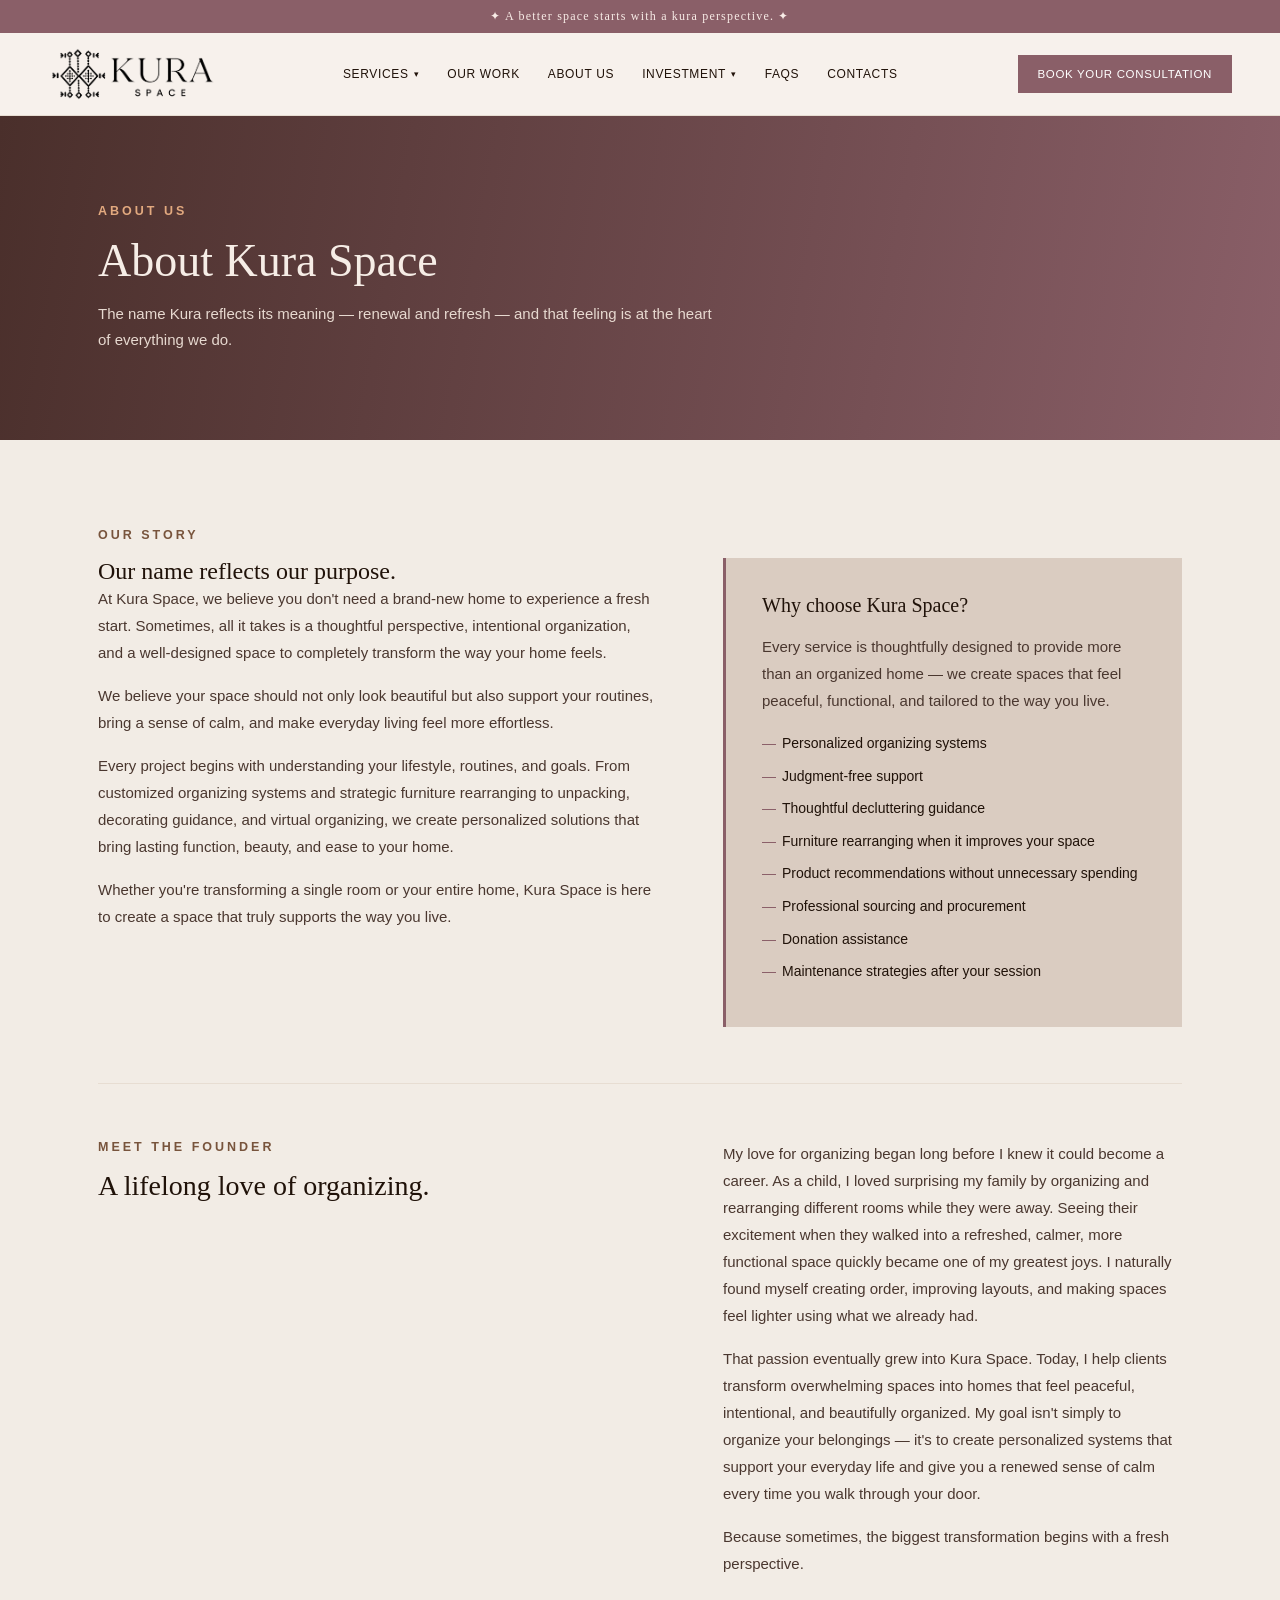
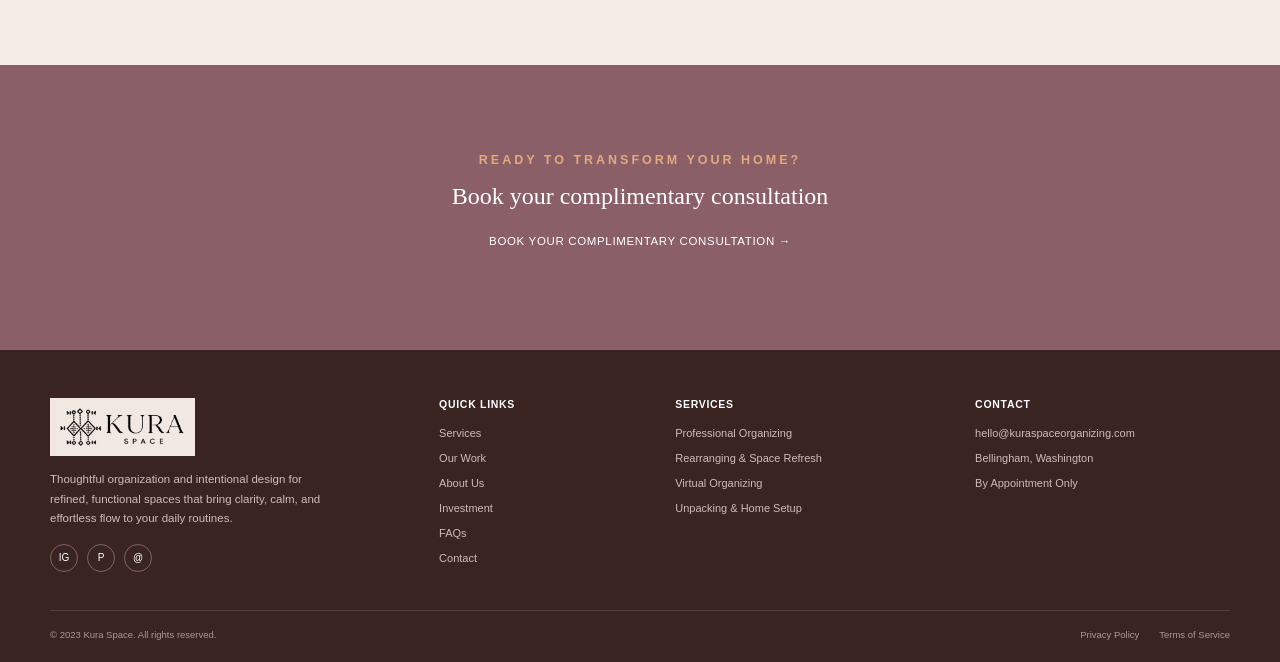
==== commit f9718f82: "v2" ====
--- a/about.html
+++ b/about.html
@@ -10,16 +10,16 @@
 
   <div class="eyebrow-bar">✦ A better space starts with a kura perspective. ✦</div>
 
-  <header>
-    <a href="index.html" class="logo">
-      <svg class="logo-mark" viewBox="0 0 60 60" fill="none" stroke="currentColor" stroke-width="2">
-        <line x1="5" y1="15" x2="20" y2="15"/><line x1="5" y1="22" x2="20" y2="22"/><line x1="5" y1="29" x2="20" y2="29"/>
-        <path d="M25 12 L35 12 M30 12 L30 30 M22 40 L38 40 M30 30 L22 40 M30 30 L38 40"/>
-        <line x1="40" y1="15" x2="55" y2="15"/><line x1="40" y1="22" x2="55" y2="22"/><line x1="40" y1="29" x2="55" y2="29"/>
-      </svg>
-      <div class="logo-text"><span class="k">KURA</span><span class="s">SPACE</span></div>
+  <header class="site-header" id="siteHeader">
+    <a href="index.html" class="logo" aria-label="Kura Space — Home">
+      <img src="logo-kura-space-horizontal-noir-transparent.png" alt="Kura Space" class="logo-image">
     </a>
-    <nav>
+
+    <button class="menu-button" id="menuButton" type="button" aria-label="Open navigation" aria-expanded="false">
+      <span></span><span></span><span></span>
+    </button>
+
+    <nav class="main-nav" id="mainNav">
       <div class="nav-dropdown">
         <button type="button" class="nav-toggle">SERVICES</button>
       <div class="dropdown-menu">
@@ -41,7 +41,7 @@
       <a href="faq.html">FAQS</a>
       <a href="contact.html">CONTACTS</a>
     </nav>
-    <a href="booking.html" class="cta-btn">BOOK YOUR CONSULTATION</a>
+    <a href="booking.html" class="cta-btn header-cta">BOOK YOUR CONSULTATION</a>
   </header>
 
   <section class="page-header">
@@ -101,26 +101,77 @@
     </div>
   </section>
 
-  <footer>
-    <div class="wrap">
+  <footer class="site-footer">
+    <div class="footer-grid">
+      <div class="footer-brand">
+        <a href="index.html" class="footer-logo-link">
+          <img src="logo-kura-space-horizontal-noir-transparent.png" alt="Kura Space" class="footer-logo">
+        </a>
+        <p>Thoughtful organization and intentional design for refined, functional spaces that bring clarity, calm, and effortless flow to your daily routines.</p>
+        <div class="social-row" aria-label="Social media">
+          <a href="#" aria-label="Instagram">IG</a>
+          <a href="#" aria-label="Pinterest">P</a>
+          <a href="mailto:hello@kuraspaceorganizing.com" aria-label="Email">@</a>
+        </div>
+      </div>
+
+      <div class="footer-column">
+        <h3>QUICK LINKS</h3>
+        <a href="services.html">Services</a>
+        <a href="our-work.html">Our Work</a>
+        <a href="about.html">About Us</a>
+        <a href="investment.html">Investment</a>
+        <a href="faq.html">FAQs</a>
+        <a href="contact.html">Contact</a>
+      </div>
+
+      <div class="footer-column">
+        <h3>SERVICES</h3>
+        <a href="services.html#professional-organizing">Professional Organizing</a>
+        <a href="services.html#rearranging-space-refresh">Rearranging &amp; Space Refresh</a>
+        <a href="services.html#virtual-organizing">Virtual Organizing</a>
+        <a href="services.html#unpacking-home-setup">Unpacking &amp; Home Setup</a>
+      </div>
+
+      <div class="footer-column footer-contact">
+        <h3>CONTACT</h3>
+        <a href="mailto:hello@kuraspaceorganizing.com">hello@kuraspaceorganizing.com</a>
+        <!-- Add phone number here later -->
+        <span>Bellingham, Washington</span>
+        <span>By Appointment Only</span>
+      </div>
+    </div>
+
+    <div class="footer-bottom">
+      <span>© 2023 Kura Space. All rights reserved.</span>
       <div>
-        <strong style="color:#fff; font-size:16px;">KURA SPACE</strong>
-        <p style="margin-top:8px; max-width:320px;">Better Spaces Start with a Kura Perspective.<br>Professional Organizing | Space Refresh | Unpacking | Virtual Organizing</p>
-        <nav>
-          <a href="services.html">Services</a>
-          <a href="our-work.html">Our Work</a>
-          <a href="about.html">About</a>
-          <a href="investment.html">Investment</a>
-          <a href="faq.html">FAQs</a>
-          <a href="contact.html">Contact</a>
-        </nav>
-      </div>
-      <div>
-        <a href="mailto:hello@kuraspaceorganizing.com">hello@kuraspaceorganizing.com</a><br>
-        <a href="https://www.kuraspaceorganizing.com">www.kuraspaceorganizing.com</a>
+        <a href="#">Privacy Policy</a>
+        <a href="#">Terms of Service</a>
       </div>
     </div>
   </footer>
 
+  <a href="booking.html" class="mobile-booking-bar">BOOK YOUR CONSULTATION</a>
+
+  <script>
+    (function () {
+      const header = document.getElementById('siteHeader');
+      const button = document.getElementById('menuButton');
+
+      button.addEventListener('click', function () {
+        const isOpen = header.classList.toggle('mobile-open');
+        button.setAttribute('aria-expanded', String(isOpen));
+        button.setAttribute('aria-label', isOpen ? 'Close navigation' : 'Open navigation');
+      });
+
+      document.querySelectorAll('.main-nav a').forEach(function (link) {
+        link.addEventListener('click', function () {
+          header.classList.remove('mobile-open');
+          button.setAttribute('aria-expanded', 'false');
+        });
+      });
+    })();
+  </script>
+
 </body>
-</html>
+</html>
--- a/styles.css
+++ b/styles.css
@@ -1,14 +1,17 @@
 :root{
   --dark0:#4a2f2b;
   --dark1:#2b1a17;
-  --maroon:#804f4b;
+  --maroon:#8A5F68;
+  --maroon-deep:#714750;
   --peach:#e2a97f;
   --cream:#daccc1;
   --cream2:#f2ece5;
+  --paper:#fbf8f5;
   --ink:#201209;
   --accent:#78543c;
   --line:#e7ddd2;
 }
+
 *{box-sizing:border-box;margin:0;padding:0;}
 html{scroll-behavior:smooth;}
 body{
@@ -17,551 +20,1077 @@
   background:var(--cream2);
 }
 a{color:inherit;}
+img{max-width:100%;}
 .wrap{max-width:1180px;margin:0 auto;padding:0 48px;}
+.home-container{width:min(1180px,calc(100% - 96px));margin:0 auto;}
+.home-section{padding:0;}
 
 /* ---------- EYEBROW BAR ---------- */
 .eyebrow-bar{
-  background: var(--maroon);
-  color: #f3e6df;
+  background:var(--maroon);
+  color:#f8ece7;
   text-align:center;
-  font-size: 13px;
-  letter-spacing: 1px;
-  padding: 10px 20px;
-}
-
-/* ---------- HEADER (cream, base template) ---------- */
-header{
-  display:flex; align-items:center; justify-content:space-between;
-  padding: 18px 48px;
-  background: var(--cream);
-  border-bottom: 1px solid var(--line);
-  flex-wrap: wrap;
-  gap: 16px;
-}
-.logo{display:flex; align-items:center; gap:14px; text-decoration:none;}
-.logo-mark{width:46px; height:46px; color:var(--ink);}
-.logo-text{display:flex; flex-direction:column; line-height:1;}
-.logo-text .k{font-size:26px; letter-spacing:4px; font-weight:bold; color:var(--ink);}
-.logo-text .s{font-size:11px; letter-spacing:5px; color:var(--accent); margin-top:4px;}
-
-nav{display:flex; align-items:center; gap:30px; font-size:14px; letter-spacing:1px; font-family:Arial,sans-serif;}
-nav > a{text-decoration:none; color:var(--ink);}
-nav > a.current{color:var(--maroon); font-weight:bold;}
-
-/* dropdown items (Services, Investment) */
+  font-size:12px;
+  letter-spacing:1.2px;
+  padding:9px 20px;
+}
+
+/* ---------- HEADER ---------- */
+.site-header{
+  position:relative;
+  z-index:100;
+  display:grid;
+  grid-template-columns:auto 1fr auto;
+  align-items:center;
+  gap:28px;
+  padding:12px 48px;
+  background:#f7f1ec;
+  border-bottom:1px solid var(--line);
+}
+
+.logo{
+  display:inline-flex;
+  width:175px;
+  height:58px;
+  overflow:hidden;
+  align-items:center;
+  text-decoration:none;
+  line-height:0;
+  flex:0 0 auto;
+}
+.logo-image{
+  display:block;
+  width:100%;
+  height:100%;
+  object-fit:contain;
+  object-position:left center;
+}
+
+.main-nav{
+  display:flex;
+  align-items:center;
+  justify-content:center;
+  gap:28px;
+  font-size:12px;
+  letter-spacing:.65px;
+  font-family:Arial,sans-serif;
+}
+.main-nav > a{text-decoration:none;color:var(--ink);}
+.main-nav > a:hover{color:var(--maroon);}
 .nav-dropdown{position:relative;}
 .nav-dropdown > .nav-toggle{
-  background:none; border:none; cursor:pointer;
-  font:inherit; letter-spacing:inherit; color:var(--ink);
-  display:flex; align-items:center; gap:5px; padding:4px 0;
-}
-.nav-dropdown > .nav-toggle::after{content:"▾"; font-size:10px; margin-top:1px;}
-.nav-dropdown.current > .nav-toggle{color:var(--maroon); font-weight:bold;}
+  background:none;border:none;cursor:pointer;
+  font:inherit;letter-spacing:inherit;color:var(--ink);
+  display:flex;align-items:center;gap:5px;padding:4px 0;
+}
+.nav-dropdown > .nav-toggle::after{content:"▾";font-size:9px;}
 .dropdown-menu{
-  position:absolute; top:calc(100% + 16px); left:50%; transform:translateX(-50%) translateY(6px);
-  background:#fff; border:1px solid var(--line); min-width:240px;
-  box-shadow:0 14px 34px rgba(32,18,9,0.14);
-  opacity:0; visibility:hidden;
-  transition:opacity .18s, transform .18s, visibility .18s;
-  z-index:60; padding:8px 0;
+  position:absolute;
+  top:calc(100% + 14px);
+  left:50%;
+  transform:translateX(-50%) translateY(6px);
+  min-width:235px;
+  padding:8px 0;
+  background:#fff;
+  border:1px solid var(--line);
+  box-shadow:0 15px 34px rgba(32,18,9,.12);
+  opacity:0;
+  visibility:hidden;
+  transition:.18s ease;
+  z-index:90;
 }
 .nav-dropdown:hover .dropdown-menu,
 .nav-dropdown:focus-within .dropdown-menu{
-  opacity:1; visibility:visible; transform:translateX(-50%) translateY(0);
+  opacity:1;
+  visibility:visible;
+  transform:translateX(-50%) translateY(0);
 }
 .dropdown-menu a{
-  display:block; padding:11px 22px; font-size:13px; letter-spacing:0.2px;
-  color:var(--ink); text-decoration:none; white-space:nowrap;
-}
-.dropdown-menu a:hover{background:var(--cream); color:var(--maroon);}
-
+  display:block;
+  padding:11px 20px;
+  color:var(--ink);
+  text-decoration:none;
+  font-size:12px;
+  white-space:nowrap;
+}
+.dropdown-menu a:hover{background:var(--cream2);color:var(--maroon);}
+
+.cta-btn,
+.hero-cta,
+.outline-action,
+.final-cta-action a{
+  font-family:Arial,sans-serif;
+  font-size:11.5px;
+  letter-spacing:.65px;
+  text-decoration:none;
+}
 .cta-btn{
-  background: var(--maroon);
-  color: #fff;
-  padding: 14px 26px;
-  font-family: Arial, sans-serif;
-  font-size: 13px;
-  letter-spacing: 1px;
-  text-decoration:none;
-  white-space: nowrap;
-}
-
-/* ---------- HERO (home, photo) ---------- */
+  justify-self:end;
+  background:var(--maroon);
+  color:#fff;
+  padding:13px 20px;
+  white-space:nowrap;
+}
+.menu-button{
+  display:none;
+  width:44px;
+  height:44px;
+  background:transparent;
+  border:1px solid rgba(32,18,9,.12);
+  border-radius:10px;
+  padding:10px;
+  cursor:pointer;
+}
+.menu-button span{
+  display:block;
+  height:2px;
+  background:var(--ink);
+  margin:5px 0;
+  transition:.2s ease;
+}
+
+/* ---------- HERO ---------- */
 .hero{
-  position: relative;
-  aspect-ratio: 2.2 / 1;
-  min-height: 460px;
+  position:relative;
+  min-height:520px;
   display:flex;
   align-items:center;
   overflow:hidden;
-  background: var(--cream);
+  background:var(--cream);
 }
 .hero-photo{
-  position:absolute; inset:0; width:100%; height:100%;
-  object-fit:cover; object-position:center 25%;
-  filter: saturate(1.15) contrast(1.06) brightness(1.02);
+  position:absolute;inset:0;width:100%;height:100%;
+  object-fit:cover;object-position:center 44%;
+  filter:saturate(1.05) contrast(1.02) brightness(1.02);
   z-index:0;
 }
 .hero-fade{
-  position:absolute; inset:0; z-index:1;
-  background: linear-gradient(90deg,
-    rgba(218,204,193,0.6) 0%,
-    rgba(218,204,193,0.42) 10%,
-    rgba(218,204,193,0.18) 20%,
-    rgba(218,204,193,0) 30%);
-  pointer-events:none;
+  position:absolute;inset:0;z-index:1;
+  background:linear-gradient(90deg,
+    rgba(247,241,236,.98) 0%,
+    rgba(247,241,236,.93) 19%,
+    rgba(247,241,236,.70) 34%,
+    rgba(247,241,236,.24) 51%,
+    rgba(247,241,236,0) 69%);
 }
 .hero-shade{
-  position:absolute; inset:0; z-index:1;
-  background: linear-gradient(0deg, rgba(20,12,6,0.14), transparent 22%);
-  pointer-events:none;
+  position:absolute;inset:0;z-index:1;
+  background:linear-gradient(0deg,rgba(20,12,6,.08),transparent 30%);
 }
 .hero-content{
-  position:relative; z-index:2;
-  max-width:480px; padding:40px 48px;
-}
-.hero-content .hero-eyebrow, .hero-content h1, .hero-content p{
-  text-shadow: 0 1px 3px rgba(218,204,193,0.9), 0 0px 18px rgba(218,204,193,0.85), 0 0px 34px rgba(218,204,193,0.6);
-}
-.hero-eyebrow{color:var(--accent); font-family:Arial,sans-serif; font-size:13px; letter-spacing:2px; font-weight:bold; margin-bottom:14px;}
-.hero h1{font-size:44px; line-height:1.15; font-weight:400; margin-bottom:20px; color:var(--ink);}
-.hero h1 .accent, .hero h1 em{color:var(--accent); font-style:italic;}
-.divider{width:70px; height:2px; background:var(--accent); margin-bottom:22px;}
-.hero p{font-family:Arial,sans-serif; font-size:14.5px; line-height:1.7; color:var(--ink); margin-bottom:14px; max-width:440px;}
+  position:relative;
+  z-index:2;
+  width:min(500px,45vw);
+  margin-left:max(48px,calc((100vw - 1180px)/2));
+  padding:60px 0;
+}
+.hero-eyebrow,
+.home-eyebrow{
+  display:block;
+  color:var(--maroon);
+  font-family:Arial,sans-serif;
+  font-size:11px;
+  letter-spacing:2px;
+  font-weight:700;
+  margin-bottom:15px;
+}
+.hero h1{
+  font-size:45px;
+  line-height:1.08;
+  font-weight:400;
+  margin-bottom:18px;
+}
+.hero h1 .accent{color:var(--accent);font-style:italic;}
+.divider{width:58px;height:1px;background:var(--maroon);margin-bottom:22px;}
+.hero p{
+  font-family:Arial,sans-serif;
+  font-size:13.5px;
+  line-height:1.75;
+  margin-bottom:13px;
+  max-width:445px;
+}
+.hero-lead{font-weight:600;}
 .hero-cta{
-  display:inline-block; margin-top:14px;
-  background:var(--maroon); color:#fff;
-  padding:16px 30px; font-family:Arial,sans-serif; font-size:13px; letter-spacing:1px; text-decoration:none;
-}
-
-/* ---------- SERVICES STRIP (home) ---------- */
-.services-strip{
-  background: var(--maroon);
-  color: #f3e6df;
+  display:inline-block;
+  margin-top:14px;
+  background:var(--maroon);
+  color:#fff;
+  padding:15px 25px;
+}
+
+/* ---------- SHARED HOME SECTION ---------- */
+.section-intro{
+  max-width:790px;
+  margin:0 auto 44px;
+}
+.section-intro.centered{text-align:center;}
+.section-intro.compact{margin-bottom:34px;}
+.section-intro h2,
+.featured-copy h2,
+.brand-message h2,
+.final-cta h2{
+  font-size:31px;
+  line-height:1.2;
+  font-weight:400;
+}
+.section-intro p{
+  margin-top:12px;
+  color:#57463c;
+  font:13px/1.75 Arial,sans-serif;
+}
+
+/* ---------- WHY ---------- */
+.why-kura{
+  background:#fff;
+  padding:64px 0 58px;
+}
+.why-grid{
   display:grid;
-  grid-template-columns: repeat(4, 1fr);
-}
-.service-item{padding:40px 30px; border-left:1px solid rgba(255,255,255,0.15);}
-.service-item:first-child{border-left:none;}
-.service-icon{width:34px; height:34px; margin-bottom:16px; opacity:0.9;}
-.service-item h3{font-family:Arial,sans-serif; font-size:14px; letter-spacing:1px; margin-bottom:10px; line-height:1.4;}
-.service-item p{font-family:Arial,sans-serif; font-size:13px; line-height:1.6; color:#e6d6cd;}
-.service-item a{font-family:Arial,sans-serif; font-size:12px; letter-spacing:0.5px; color:var(--peach); text-decoration:underline; display:inline-block; margin-top:10px;}
-
-/* ---------- PAGE HEADER (subpages) ---------- */
-.page-header{
-  position:relative; overflow:hidden;
-  padding:80px 0 56px;
-  background: linear-gradient(100deg, var(--dark0) 0%, #5c3a34 100%);
-  color:#f6ede6;
-}
-.page-header .wrap{position:relative; z-index:2;}
+  grid-template-columns:repeat(3,1fr);
+  gap:0;
+}
+.why-card{
+  text-align:center;
+  padding:8px 40px 10px;
+  border-left:1px solid var(--line);
+}
+.why-card:first-child{border-left:none;}
+.line-icon{
+  width:56px;
+  height:56px;
+  margin:0 auto 17px;
+  color:var(--maroon);
+}
+.line-icon svg{width:100%;height:100%;}
+.why-card h3{
+  margin-bottom:10px;
+  font:700 11.5px/1.45 Arial,sans-serif;
+  letter-spacing:.55px;
+}
+.why-card p{
+  color:#5c4a40;
+  font:12.5px/1.65 Arial,sans-serif;
+}
+
+/* ---------- HOME SERVICES ---------- */
+.home-services{
+  background:#fff;
+  padding:18px 0 68px;
+}
+.home-service-scroller{
+  display:grid;
+  grid-template-columns:repeat(4,1fr);
+  gap:14px;
+}
+.home-service-card{
+  min-height:250px;
+  padding:26px 22px 24px;
+  border:1px solid var(--line);
+  background:#fff;
+  display:flex;
+  flex-direction:column;
+  align-items:center;
+  text-align:center;
+  transition:transform .2s ease,box-shadow .2s ease,border-color .2s ease;
+}
+.home-service-card:hover{
+  transform:translateY(-3px);
+  border-color:#d9c3bd;
+  box-shadow:0 12px 30px rgba(89,55,48,.08);
+}
+.service-card-icon{
+  width:54px;
+  height:54px;
+  margin-bottom:15px;
+  color:var(--maroon);
+}
+.service-card-icon svg{width:100%;height:100%;}
+.home-service-card h3{
+  min-height:45px;
+  margin-bottom:9px;
+  font-size:15px;
+  line-height:1.35;
+  font-weight:400;
+}
+.home-service-card p{
+  margin-bottom:16px;
+  color:#5c4a40;
+  font:12.5px/1.55 Arial,sans-serif;
+}
+.home-service-card a{
+  margin-top:auto;
+  color:var(--maroon);
+  font:700 11.5px Arial,sans-serif;
+  text-decoration:none;
+}
+.home-service-card a span{padding-left:5px;}
+.mobile-scroll-hint{display:none;}
+
+/* ---------- FEATURED PROJECT ---------- */
+.featured-home-project{
+  padding:60px 0;
+  background:linear-gradient(90deg,#f7efec 0%,#fbf8f5 100%);
+}
+.featured-project-grid{
+  display:grid;
+  grid-template-columns:.72fr 1.28fr;
+  gap:46px;
+  align-items:center;
+}
+.featured-copy h2{font-size:35px;margin-bottom:18px;}
+.featured-copy p{
+  color:#4d3d34;
+  font:13px/1.8 Arial,sans-serif;
+  margin-bottom:24px;
+}
+.outline-action{
+  display:inline-block;
+  padding:13px 20px;
+  color:#fff;
+  background:var(--maroon);
+}
+.before-after-grid{
+  display:grid;
+  grid-template-columns:1fr 1fr;
+  gap:6px;
+}
+.before-after-card{
+  position:relative;
+  height:380px;
+  overflow:hidden;
+  background:var(--cream);
+}
+.before-after-card img{
+  width:100%;
+  height:100%;
+  object-fit:cover;
+}
+.before-after-card:first-child img{object-position:center 48%;}
+.before-after-card:last-child img{object-position:center center;}
+.before-after-card figcaption{
+  position:absolute;
+  top:14px;
+  left:14px;
+  background:var(--maroon);
+  color:#fff;
+  padding:7px 12px;
+  font:700 10px Arial,sans-serif;
+  letter-spacing:.9px;
+}
+
+/* ---------- EXPERIENCE ---------- */
+.experience-section{
+  background:#fff;
+  padding:56px 0 58px;
+}
+.experience-grid{
+  display:grid;
+  grid-template-columns:repeat(3,1fr);
+}
+.experience-step{
+  display:flex;
+  gap:18px;
+  padding:10px 34px;
+  border-left:1px solid var(--line);
+}
+.experience-step:first-child{border-left:none;}
+.step-number{
+  width:42px;
+  height:42px;
+  min-width:42px;
+  border-radius:50%;
+  background:var(--maroon);
+  color:#fff;
+  display:grid;
+  place-items:center;
+  font:700 12px Arial,sans-serif;
+}
+.experience-step h3{
+  margin:3px 0 8px;
+  font:700 11px/1.4 Arial,sans-serif;
+  letter-spacing:.45px;
+}
+.experience-step p{
+  color:#5c4a40;
+  font:12.5px/1.65 Arial,sans-serif;
+}
+.experience-cta-wrap{text-align:center;margin-top:34px;}
+.experience-cta{margin-top:0;}
+
+/* ---------- BRAND MESSAGE ---------- */
+.brand-message{
+  position:relative;
+  overflow:hidden;
+  padding:54px 24px;
+  background:
+    radial-gradient(circle at 8% 40%,rgba(226,169,127,.16),transparent 20%),
+    radial-gradient(circle at 91% 58%,rgba(138,95,104,.12),transparent 22%),
+    #f7efec;
+}
+.brand-message-inner{
+  max-width:760px;
+  margin:0 auto;
+  text-align:center;
+}
+.brand-message h2{
+  max-width:690px;
+  margin:0 auto;
+  font-size:28px;
+  line-height:1.45;
+}
+.brand-message p{
+  max-width:690px;
+  margin:18px auto 0;
+  color:#5c4a40;
+  font:13px/1.8 Arial,sans-serif;
+}
+.brand-quote-mark{
+  color:var(--maroon);
+  font-size:48px;
+  line-height:.8;
+  margin:2px 0 5px;
+}
+.brand-quote-mark.closing{margin-top:16px;}
+
+/* ---------- FINAL CTA ---------- */
+.final-cta{
+  padding:28px 0;
+  color:#fff;
+  background:var(--maroon);
+}
+.final-cta-inner{
+  display:grid;
+  grid-template-columns:auto 1fr auto;
+  align-items:center;
+  gap:22px;
+}
+.final-cta-icon{
+  width:58px;
+  height:58px;
+  color:#f3ddd4;
+}
+.final-cta-icon svg{width:100%;height:100%;}
+.final-cta-copy h2{
+  color:#fff;
+  font-size:21px;
+  margin-bottom:5px;
+}
+.final-cta-copy p{
+  color:#f3ddd4;
+  font:12.5px Arial,sans-serif;
+}
+.final-cta-action{
+  display:flex;
+  flex-direction:column;
+  align-items:flex-end;
+  gap:8px;
+}
+.final-cta-action a{
+  padding:13px 24px;
+  background:#fff;
+  color:var(--maroon);
+  font-weight:700;
+}
+.final-cta-action span{
+  max-width:280px;
+  color:#f2ddd5;
+  text-align:right;
+  font:10.5px/1.45 Arial,sans-serif;
+}
+
+/* ---------- FOOTER ---------- */
+.site-footer{
+  background:#3a2422;
+  color:#e9d9d1;
+  padding:48px 48px 22px;
+  font-family:Arial,sans-serif;
+}
+.footer-grid{
+  width:min(1180px,100%);
+  margin:0 auto;
+  display:grid;
+  grid-template-columns:1.35fr .75fr 1fr 1fr;
+  gap:45px;
+}
+.footer-logo-link{
+  display:block;
+  width:145px;
+  padding:7px;
+  background:#f2e8e2;
+  margin-bottom:14px;
+}
+.footer-logo{
+  width:100%;
+  height:auto;
+  display:block;
+}
+.footer-brand p{
+  max-width:275px;
+  color:#cdbdb6;
+  font-size:11.5px;
+  line-height:1.7;
+}
+.social-row{display:flex;gap:9px;margin-top:15px;}
+.social-row a{
+  width:28px;
+  height:28px;
+  border:1px solid rgba(255,255,255,.3);
+  border-radius:50%;
+  display:grid;
+  place-items:center;
+  text-decoration:none;
+  color:#fff;
+  font-size:10px;
+}
+.footer-column{
+  display:flex;
+  flex-direction:column;
+  gap:8px;
+}
+.footer-column h3{
+  margin-bottom:7px;
+  color:#fff;
+  font-size:10.5px;
+  letter-spacing:.7px;
+}
+.footer-column a,
+.footer-column span{
+  color:#cdbdb6;
+  text-decoration:none;
+  font-size:11px;
+  line-height:1.55;
+}
+.footer-column a:hover{color:#fff;}
+.footer-bottom{
+  width:min(1180px,100%);
+  margin:38px auto 0;
+  padding-top:18px;
+  border-top:1px solid rgba(255,255,255,.12);
+  display:flex;
+  justify-content:space-between;
+  gap:20px;
+  color:#aa9992;
+  font-size:9.5px;
+}
+.footer-bottom div{display:flex;gap:20px;}
+.footer-bottom a{color:#aa9992;text-decoration:none;}
+
+.mobile-booking-bar{display:none;}
+
+/* ---------- EXISTING SHARED / SUBPAGE STYLES ---------- */
+.page-header{position:relative;overflow:hidden;padding:80px 0 56px;background:linear-gradient(100deg,var(--dark0) 0%,var(--maroon) 100%);color:#f6ede6;}
+.page-header .wrap{position:relative;z-index:2;}
 .page-header .eyebrow{color:var(--peach);}
-.page-header h1{font-size:46px; font-weight:400;}
-.page-header p{font-family:Arial,sans-serif; font-size:15px; line-height:1.7; color:#e7d9d0; max-width:620px; margin-top:14px;}
-
-/* ---------- SECTION SHARED ---------- */
-section{padding:88px 0;}
-.eyebrow{font-family:Arial,sans-serif; font-size:12.5px; letter-spacing:3px; color:var(--accent); font-weight:bold; margin-bottom:16px;}
-h2{font-size:38px; font-weight:400; margin-bottom:24px;}
-.lede{font-family:Arial,sans-serif; font-size:15px; line-height:1.8; color:#4a372f; max-width:720px;}
-
-/* ---------- ABOUT / BRAND ---------- */
+.page-header h1{font-size:46px;font-weight:400;}
+.page-header p{font-family:Arial,sans-serif;font-size:15px;line-height:1.7;color:#e7d9d0;max-width:620px;margin-top:14px;}
+section:not(.home-section){padding:88px 0;}
+.eyebrow{font-family:Arial,sans-serif;font-size:12.5px;letter-spacing:3px;color:var(--accent);font-weight:bold;margin-bottom:16px;}
+h2{font-weight:400;}
+.lede{font-family:Arial,sans-serif;font-size:15px;line-height:1.8;color:#4a372f;max-width:720px;}
 .about{background:var(--cream2);}
-.about .grid{display:grid; grid-template-columns:1.1fr .9fr; gap:64px; align-items:start;}
-.about ul{font-family:Arial,sans-serif; font-size:14.5px; line-height:2; margin-top:10px;}
-.why-box{background:var(--cream); padding:36px; border-left:3px solid var(--maroon);}
-.why-box h3{font-size:20px; font-weight:400; margin-bottom:16px;}
-.why-box ul{font-family:Arial,sans-serif; font-size:14px; line-height:1.9; list-style:none;}
-.why-box li{padding-left:20px; position:relative; margin-bottom:6px;}
-.why-box li::before{content:"—"; position:absolute; left:0; color:var(--maroon);}
-.founder-box{margin-top:56px; padding-top:56px; border-top:1px solid var(--line);}
+.about .grid{display:grid;grid-template-columns:1.1fr .9fr;gap:64px;align-items:start;}
+.about ul{font-family:Arial,sans-serif;font-size:14.5px;line-height:2;margin-top:10px;}
+.why-box{background:var(--cream);padding:36px;border-left:3px solid var(--maroon);}
+.why-box h3{font-size:20px;font-weight:400;margin-bottom:16px;}
+.why-box ul{font-family:Arial,sans-serif;font-size:14px;line-height:1.9;list-style:none;}
+.why-box li{padding-left:20px;position:relative;margin-bottom:6px;}
+.why-box li::before{content:"—";position:absolute;left:0;color:var(--maroon);}
+.founder-box{margin-top:56px;padding-top:56px;border-top:1px solid var(--line);}
 .founder-box .grid{grid-template-columns:.8fr 1.2fr;}
-
-/* ---------- SERVICES ---------- */
-.services{background:var(--maroon); color:#f3e6df;}
+.services{background:var(--maroon);color:#f3e6df;}
 .services .eyebrow{color:var(--peach);}
 .services h2{color:#fff;}
-.card-grid{display:grid; grid-template-columns:repeat(4,1fr); gap:1px; background:rgba(255,255,255,0.15); margin-top:40px;}
-.s-card{background:var(--maroon); padding:34px 26px;}
-.s-card h3{font-family:Arial,sans-serif; font-size:15px; letter-spacing:0.5px; margin-bottom:10px; color:#fff;}
-.s-card .price{font-family:Arial,sans-serif; font-size:13px; color:var(--peach); font-weight:bold; margin-bottom:14px;}
-.s-card p{font-family:Arial,sans-serif; font-size:13px; line-height:1.7; color:#e6d6cd; margin-bottom:14px;}
-.s-card a{font-family:Arial,sans-serif; font-size:12px; letter-spacing:1px; color:var(--peach); text-decoration:underline;}
-
-/* ---------- SERVICE DETAIL (services.html) ---------- */
-.service-detail{border-top:1px solid var(--line); padding:64px 0;}
+.card-grid{display:grid;grid-template-columns:repeat(4,1fr);gap:1px;background:rgba(255,255,255,.15);margin-top:40px;}
+.s-card{background:var(--maroon);padding:34px 26px;}
+.s-card h3{font-family:Arial,sans-serif;font-size:15px;letter-spacing:.5px;margin-bottom:10px;color:#fff;}
+.s-card .price{font-family:Arial,sans-serif;font-size:13px;color:var(--peach);font-weight:bold;margin-bottom:14px;}
+.s-card p{font-family:Arial,sans-serif;font-size:13px;line-height:1.7;color:#e6d6cd;margin-bottom:14px;}
+.s-card a{font-family:Arial,sans-serif;font-size:12px;letter-spacing:1px;color:var(--peach);text-decoration:underline;}
+.service-detail{border-top:1px solid var(--line);padding:64px 0;}
 .service-detail:first-of-type{border-top:none;}
-.service-detail .grid{display:grid; grid-template-columns:1fr 1fr 1fr; gap:48px;}
-.service-detail h3{font-size:26px; font-weight:400; margin-bottom:6px;}
-.service-detail .rate{font-family:Arial,sans-serif; font-size:13px; color:var(--accent); font-weight:bold; letter-spacing:0.5px; margin-bottom:16px;}
-.service-detail h4{font-family:Arial,sans-serif; font-size:12px; letter-spacing:1.5px; text-transform:uppercase; color:var(--accent); margin-bottom:12px;}
-.service-detail ul{font-family:Arial,sans-serif; font-size:13.5px; line-height:1.9; list-style:none; margin-bottom:10px;}
-.service-detail li{padding-left:16px; position:relative;}
-.service-detail li::before{content:"—"; position:absolute; left:0; color:var(--maroon);}
-.time-table{width:100%; font-family:Arial,sans-serif; font-size:13px; border-collapse:collapse;}
-.time-table td{padding:6px 0; border-bottom:1px dashed var(--line);}
-.time-table td:last-child{text-align:right; color:var(--accent);}
-
-/* ---------- INVESTMENT ---------- */
+.service-detail .grid{display:grid;grid-template-columns:1fr 1fr 1fr;gap:48px;}
+.service-detail h3{font-size:26px;font-weight:400;margin-bottom:6px;}
+.service-detail .rate{font-family:Arial,sans-serif;font-size:13px;color:var(--accent);font-weight:bold;letter-spacing:.5px;margin-bottom:16px;}
+.service-detail h4{font-family:Arial,sans-serif;font-size:12px;letter-spacing:1.5px;text-transform:uppercase;color:var(--accent);margin-bottom:12px;}
+.service-detail ul{font-family:Arial,sans-serif;font-size:13.5px;line-height:1.9;list-style:none;margin-bottom:10px;}
+.service-detail li{padding-left:16px;position:relative;}
+.service-detail li::before{content:"—";position:absolute;left:0;color:var(--maroon);}
+.time-table{width:100%;font-family:Arial,sans-serif;font-size:13px;border-collapse:collapse;}
+.time-table td{padding:6px 0;border-bottom:1px dashed var(--line);}
+.time-table td:last-child{text-align:right;color:var(--accent);}
 .investment{background:var(--cream2);}
-.price-table{width:100%; border-collapse:collapse; margin-top:30px; font-family:Arial,sans-serif;}
-.price-table th, .price-table td{text-align:left; padding:16px 14px; border-bottom:1px solid var(--line); font-size:14px;}
-.price-table th{font-size:12px; letter-spacing:1px; color:var(--accent); text-transform:uppercase;}
-.price-note{font-family:Arial,sans-serif; font-size:13px; color:#6b5a4f; margin-top:20px; line-height:1.7;}
-
-/* ---------- FAQ ---------- */
+.price-table{width:100%;border-collapse:collapse;margin-top:30px;font-family:Arial,sans-serif;}
+.price-table th,.price-table td{text-align:left;padding:16px 14px;border-bottom:1px solid var(--line);font-size:14px;}
+.price-table th{font-size:12px;letter-spacing:1px;color:var(--accent);text-transform:uppercase;}
+.price-note{font-family:Arial,sans-serif;font-size:13px;color:#6b5a4f;margin-top:20px;line-height:1.7;}
 .faq{background:var(--cream);}
-.faq-item{border-bottom:1px solid #cdbcae; padding:22px 0;}
-.faq-item summary{cursor:pointer; font-size:17px; list-style:none; display:flex; justify-content:space-between; align-items:center; gap:16px;}
+.faq-item{border-bottom:1px solid var(--maroon);padding:22px 0;}
+.faq-item summary{cursor:pointer;font-size:17px;list-style:none;display:flex;justify-content:space-between;align-items:center;gap:16px;}
 .faq-item summary::-webkit-details-marker{display:none;}
-.faq-item summary::after{content:"+"; font-size:22px; color:var(--maroon); font-family:Arial,sans-serif;}
+.faq-item summary::after{content:"+";font-size:22px;color:var(--maroon);font-family:Arial,sans-serif;}
 .faq-item[open] summary::after{content:"–";}
-.faq-item p{font-family:Arial,sans-serif; font-size:14px; line-height:1.8; color:#4a372f; margin-top:14px; max-width:640px;}
-
-/* ---------- OUR WORK (portfolio placeholder) ---------- */
-.portfolio-grid{display:grid; grid-template-columns:repeat(3,1fr); gap:20px; margin-top:20px;}
-.portfolio-card{
-  aspect-ratio:4/3; background:linear-gradient(135deg, var(--cream), #cbb9ae);
-  display:flex; align-items:center; justify-content:center;
-  font-family:Arial,sans-serif; font-size:12px; letter-spacing:1px; color:var(--accent); text-transform:uppercase;
-}
-
-/* ---------- CONTACT ---------- */
-.contact{background:var(--dark0); color:#f3e6df; text-align:center;}
+.faq-item p{font-family:Arial,sans-serif;font-size:14px;line-height:1.8;color:var(--maroon);margin-top:14px;max-width:640px;}
+.portfolio-grid{display:grid;grid-template-columns:repeat(3,1fr);gap:20px;margin-top:20px;}
+.portfolio-card{aspect-ratio:4/3;background:linear-gradient(135deg,var(--cream),#cbb9ae);display:flex;align-items:center;justify-content:center;font-family:Arial,sans-serif;font-size:12px;letter-spacing:1px;color:var(--accent);text-transform:uppercase;}
+.contact{background:var(--maroon);color:#f3e6df;text-align:center;}
 .contact h2{color:#fff;}
-.contact .lede{color:#e7d9d0; margin:0 auto 30px; }
-.contact-links{display:flex; gap:36px; justify-content:center; font-family:Arial,sans-serif; font-size:14px; margin-top:30px; flex-wrap:wrap;}
-.contact-links a{color:var(--peach); text-decoration:none;}
-
-/* ---------- FOOTER ---------- */
-footer{background:var(--dark1); color:#cbb9ae; padding:48px 0; font-family:Arial,sans-serif; font-size:13px;}
-footer .wrap{display:flex; justify-content:space-between; flex-wrap:wrap; gap:20px;}
-footer a{color:var(--peach); text-decoration:none;}
-footer nav{margin-top:6px;}
-footer nav a{background:none; padding:0; margin-right:16px; color:#cbb9ae; border-radius:0;}
-footer nav a:hover{color:var(--peach);}
-
-@media (max-width:900px){
-  .wrap{padding:0 24px;}
-  header{padding:14px 24px;}
-  nav{display:none;}
-  .hero{aspect-ratio:3/4; min-height:520px;}
-  .hero-content{padding:32px 24px;}
-  .hero h1{font-size:42px;}
+.contact .lede{color:#e7d9d0;margin:0 auto 30px;}
+.contact-links{display:flex;gap:36px;justify-content:center;font-family:Arial,sans-serif;font-size:14px;margin-top:30px;flex-wrap:wrap;}
+.contact-links a{color:var(--peach);text-decoration:none;}
+
+/* Booking / Admin / Portfolio utility styles retained */
+.booking-hero{display:grid;grid-template-columns:1fr 1fr;align-items:center;gap:0;background:var(--cream2);min-height:280px;overflow:hidden;}
+.booking-hero .img{height:100%;min-height:280px;background-image:url('bckgrd1.jpeg');background-size:cover;background-position:center 60%;}
+.booking-hero .txt{padding:40px 56px;}
+.booking-hero h1{font-size:42px;font-weight:400;margin-bottom:10px;}
+.booking-hero p{font-family:Arial,sans-serif;font-size:15px;color:#4a372f;line-height:1.6;}
+.booking-wrap{max-width:1180px;margin:0 auto;padding:48px 48px 90px;}
+.avail-banner{background:var(--cream2);border:1px solid var(--line);border-radius:14px;padding:32px;display:grid;grid-template-columns:1fr auto 1fr;gap:28px;align-items:center;margin-bottom:56px;}
+.avail-banner .divider-v{width:1px;align-self:stretch;background:var(--line);}
+.avail-left{display:flex;gap:18px;}
+.avail-icon{width:52px;height:52px;min-width:52px;border-radius:50%;background:var(--maroon);color:#fff;display:flex;align-items:center;justify-content:center;}
+.avail-left h3{font-family:Arial,sans-serif;font-size:14px;letter-spacing:.5px;margin-bottom:8px;color:var(--ink);}
+.avail-left p{font-family:Arial,sans-serif;font-size:14px;line-height:1.7;color:#4a372f;margin-bottom:8px;}
+.avail-right{display:flex;gap:16px;align-items:flex-start;}
+.btn-solid{display:inline-block;background:var(--maroon);color:#fff;border:none;cursor:pointer;padding:12px 22px;font-family:Arial,sans-serif;font-size:13px;border-radius:6px;text-decoration:none;text-align:center;}
+.btn-outline{display:inline-block;background:#fff;color:var(--maroon);border:1px solid var(--maroon);cursor:pointer;padding:12px 22px;font-family:Arial,sans-serif;font-size:13px;border-radius:6px;text-decoration:none;text-align:center;}
+.section-heading{text-align:center;font-size:32px;font-weight:400;margin-bottom:32px;position:relative;}
+.choose-service-grid{display:grid;grid-template-columns:1fr 1fr;gap:28px;margin-bottom:64px;}
+.svc-choice-card{background:var(--cream2);border:1px solid var(--line);border-radius:14px;padding:32px;display:flex;flex-direction:column;}
+.svc-choice-card .head{display:flex;gap:16px;align-items:flex-start;margin-bottom:16px;}
+.svc-choice-card .head .icon{width:52px;height:52px;min-width:52px;border-radius:50%;background:var(--maroon);color:#fff;display:flex;align-items:center;justify-content:center;}
+.svc-choice-card h3{font-size:21px;font-weight:400;}
+.svc-choice-card p,.svc-choice-card ul{font-family:Arial,sans-serif;font-size:13.5px;line-height:1.7;color:#4a372f;margin-bottom:18px;}
+.svc-choice-card ul{list-style:none;line-height:2;}
+.svc-choice-card li::before{content:"✓ ";color:var(--maroon);font-weight:bold;}
+.avail-grid{display:grid;grid-template-columns:1fr 1fr;gap:28px;}
+.avail-panel{border:1px solid var(--line);border-radius:14px;padding:24px;background:#fff;}
+.booking-form input,.booking-form textarea{width:100%;box-sizing:border-box;padding:10px 12px;border:1px solid var(--line);border-radius:6px;font-family:Arial,sans-serif;font-size:13px;}
+.admin-login{max-width:360px;margin:100px auto;text-align:center;}
+.admin-shell{display:none;}
+.admin-shell.show{display:block;}
+.admin-login.hide{display:none;}
+.admin-topbar{display:flex;align-items:center;justify-content:space-between;padding:18px 48px;background:var(--cream);border-bottom:1px solid var(--line);}
+.admin-tabs{display:flex;gap:10px;padding:20px 48px 0;}
+.admin-tab{padding:10px 18px;font-family:Arial,sans-serif;font-size:13px;cursor:pointer;border-radius:999px;background:var(--cream2);color:var(--ink);border:1px solid var(--line);}
+.admin-tab.active{background:var(--maroon);color:#fff;border-color:var(--maroon);}
+.admin-panel{padding:24px 48px 64px;display:none;}
+.admin-panel.active{display:block;}
+.admin-table{width:100%;border-collapse:collapse;font-family:Arial,sans-serif;font-size:13px;margin-top:14px;}
+.admin-table th,.admin-table td{padding:10px 12px;border-bottom:1px solid var(--line);text-align:left;}
+.portfolio-filters{display:flex;gap:10px;flex-wrap:wrap;padding:28px 48px;background:var(--cream);border-bottom:1px solid var(--line);}
+.filter-tab{padding:11px 20px;border-radius:999px;border:1px solid var(--line);background:#fff;font-family:Arial,sans-serif;font-size:12.5px;color:var(--ink);cursor:pointer;white-space:nowrap;}
+.filter-tab.active{background:var(--maroon);color:#fff;border-color:var(--maroon);}
+.projects-section{padding:56px 48px 20px;max-width:1180px;margin:0 auto;}
+.projects-grid{display:grid;grid-template-columns:repeat(3,1fr);gap:26px;}
+.project-card{background:#fff;border:1px solid var(--line);border-radius:4px;overflow:hidden;display:flex;flex-direction:column;text-decoration:none;color:var(--ink);}
+
+/* ---------- TABLET ---------- */
+@media (max-width:1050px){
+  .site-header{
+    grid-template-columns:auto 1fr auto;
+    padding:11px 24px;
+    gap:18px;
+  }
+  .logo{width:150px;height:52px;}
+  .main-nav{gap:18px;font-size:10.5px;}
+  .cta-btn{padding:12px 15px;font-size:10px;}
+  .home-container{width:min(100% - 48px,1180px);}
+  .featured-project-grid{grid-template-columns:1fr;gap:32px;}
+  .before-after-card{height:430px;}
+}
+
+/* ---------- MOBILE ---------- */
+@media (max-width:760px){
+  body{padding-bottom:62px;}
+  .eyebrow-bar{
+    font-size:9px;
+    letter-spacing:.65px;
+    padding:7px 12px;
+  }
+  .site-header{
+    display:grid;
+    grid-template-columns:1fr auto;
+    padding:8px 16px;
+    background:#f8f4f0;
+    gap:8px 12px;
+  }
+  .logo{
+    width:122px;
+    height:46px;
+  }
+  .menu-button{
+    display:block;
+    justify-self:end;
+  }
+  .header-cta{display:none;}
+  .main-nav{
+    grid-column:1/-1;
+    display:none;
+    flex-direction:column;
+    align-items:stretch;
+    justify-content:flex-start;
+    gap:0;
+    width:100%;
+    padding:8px 0 12px;
+    border-top:1px solid var(--line);
+  }
+  .site-header.mobile-open .main-nav{display:flex;}
+  .main-nav > a,
+  .nav-dropdown > .nav-toggle{
+    width:100%;
+    padding:12px 2px;
+    border-bottom:1px solid rgba(128,79,75,.08);
+    font-size:12px;
+    text-align:left;
+  }
+  .nav-dropdown > .nav-toggle{justify-content:space-between;}
+  .dropdown-menu{
+    position:static;
+    transform:none!important;
+    min-width:0;
+    box-shadow:none;
+    opacity:1;
+    visibility:visible;
+    display:none;
+    border:0;
+    border-left:2px solid var(--maroon);
+    margin:0 0 8px 8px;
+    padding:0;
+  }
+  .nav-dropdown:focus-within .dropdown-menu,
+  .nav-dropdown:hover .dropdown-menu{display:block;}
+  .dropdown-menu a{font-size:11px;padding:9px 14px;}
+
+  .hero{
+    min-height:610px;
+    align-items:flex-start;
+  }
+  .hero-photo{
+    object-position:63% center;
+  }
+  .hero-fade{
+    background:
+      linear-gradient(180deg,rgba(247,241,236,.97) 0%,rgba(247,241,236,.90) 38%,rgba(247,241,236,.35) 63%,rgba(247,241,236,.06) 82%),
+      linear-gradient(90deg,rgba(247,241,236,.75),rgba(247,241,236,0));
+  }
+  .hero-content{
+    width:auto;
+    max-width:340px;
+    margin:0;
+    padding:48px 22px 30px;
+  }
+  .hero h1{
+    font-size:38px;
+    line-height:1.06;
+  }
+  .hero p{
+    font-size:12.5px;
+    line-height:1.65;
+  }
+  .hero-cta{
+    max-width:280px;
+    padding:14px 18px;
+    font-size:10px;
+  }
+
+  .home-container{width:calc(100% - 36px);}
+  .why-kura{padding:48px 0 42px;}
+  .section-intro{margin-bottom:30px;}
+  .section-intro h2,
+  .featured-copy h2,
+  .brand-message h2{font-size:27px;}
+  .section-intro p{font-size:12.5px;}
+  .why-grid{
+    grid-template-columns:1fr;
+    gap:26px;
+  }
+  .why-card{
+    border-left:0;
+    border-top:1px solid var(--line);
+    padding:24px 12px 0;
+  }
+  .why-card:first-child{
+    border-top:0;
+    padding-top:0;
+  }
+
+  .home-services{
+    padding:12px 0 50px;
+    overflow:hidden;
+  }
+  .home-service-scroller{
+    display:flex;
+    gap:12px;
+    overflow-x:auto;
+    scroll-snap-type:x mandatory;
+    padding:2px 2px 14px;
+    scrollbar-width:none;
+    -webkit-overflow-scrolling:touch;
+  }
+  .home-service-scroller::-webkit-scrollbar{display:none;}
+  .home-service-card{
+    flex:0 0 78%;
+    min-height:245px;
+    scroll-snap-align:start;
+    border-radius:12px;
+    box-shadow:0 8px 22px rgba(85,52,46,.05);
+  }
+  .mobile-scroll-hint{
+    display:block;
+    margin-top:7px;
+    text-align:right;
+    color:#8e7468;
+    font:10px Arial,sans-serif;
+  }
+
+  .featured-home-project{padding:46px 0;}
+  .featured-project-grid{grid-template-columns:1fr;gap:28px;}
+  .featured-copy h2{font-size:32px;}
+  .before-after-grid{
+    display:flex;
+    overflow-x:auto;
+    scroll-snap-type:x mandatory;
+    gap:10px;
+    padding-bottom:8px;
+    scrollbar-width:none;
+  }
+  .before-after-grid::-webkit-scrollbar{display:none;}
+  .before-after-card{
+    flex:0 0 90%;
+    height:390px;
+    scroll-snap-align:center;
+    border-radius:10px;
+  }
+
+  .experience-section{padding:44px 0;}
+  .experience-grid{
+    grid-template-columns:1fr;
+    gap:0;
+  }
+  .experience-step{
+    border-left:0;
+    border-top:1px solid var(--line);
+    padding:22px 0;
+  }
+  .experience-step:first-child{border-top:0;}
+  .experience-cta-wrap{margin-top:22px;}
+
+  .brand-message{
+    padding:48px 20px;
+  }
+  .brand-message h2{
+    font-size:24px;
+    line-height:1.4;
+  }
+
+  .final-cta{
+    padding:24px 0 27px;
+  }
+  .final-cta-inner{
+    grid-template-columns:auto 1fr;
+    gap:14px;
+  }
+  .final-cta-icon{width:46px;height:46px;}
+  .final-cta-copy h2{font-size:18px;}
+  .final-cta-action{
+    grid-column:1/-1;
+    align-items:stretch;
+  }
+  .final-cta-action a{text-align:center;}
+  .final-cta-action span{text-align:center;max-width:none;}
+
+  .site-footer{
+    padding:38px 22px 26px;
+  }
+  .footer-grid{
+    grid-template-columns:1fr 1fr;
+    gap:32px 22px;
+  }
+  .footer-brand{grid-column:1/-1;}
+  .footer-brand p{max-width:320px;}
+  .footer-contact{grid-column:1/-1;}
+  .footer-bottom{
+    flex-direction:column;
+    gap:12px;
+    margin-top:28px;
+  }
+
+  .mobile-booking-bar{
+    display:block;
+    position:fixed;
+    z-index:120;
+    left:0;
+    right:0;
+    bottom:0;
+    padding:17px 18px;
+    background:var(--maroon-deep);
+    color:#fff;
+    text-align:center;
+    text-decoration:none;
+    font:700 11px Arial,sans-serif;
+    letter-spacing:.6px;
+    box-shadow:0 -6px 20px rgba(49,29,27,.18);
+  }
+
+  .wrap{padding:0 20px;}
   .page-header h1{font-size:34px;}
-  .about .grid{grid-template-columns:1fr;}
-  .founder-box .grid{grid-template-columns:1fr;}
+  .about .grid,.founder-box .grid,.service-detail .grid{grid-template-columns:1fr;}
   .card-grid{grid-template-columns:1fr 1fr;}
-  .service-detail .grid{grid-template-columns:1fr;}
-  .portfolio-grid{grid-template-columns:1fr 1fr;}
-  section{padding:56px 0;}
-}
-
-/* ================= BOOKING PAGE ================= */
-.booking-hero{
-  display:grid; grid-template-columns:1fr 1fr;
-  align-items:center; gap:0;
-  background:var(--cream2);
-  min-height:280px; overflow:hidden;
-}
-.booking-hero .img{
-  height:100%; min-height:280px;
-  background-image:url('bckgrd1.jpeg');
-  background-size:cover; background-position:center 60%;
-}
-.booking-hero .txt{padding:40px 56px;}
-.booking-hero h1{font-size:42px; font-weight:400; margin-bottom:10px;}
-.booking-hero p{font-family:Arial,sans-serif; font-size:15px; color:#4a372f; line-height:1.6;}
-
-.booking-wrap{max-width:1180px; margin:0 auto; padding:48px 48px 90px;}
-
-.avail-banner{
-  background:var(--cream2); border:1px solid var(--line); border-radius:14px;
-  padding:32px; display:grid; grid-template-columns:1fr auto 1fr; gap:28px; align-items:center;
-  margin-bottom:56px;
-}
-.avail-banner .divider-v{width:1px; align-self:stretch; background:var(--line);}
-.avail-left{display:flex; gap:18px;}
-.avail-icon{
-  width:52px; height:52px; min-width:52px; border-radius:50%;
-  background:var(--maroon); color:#fff; display:flex; align-items:center; justify-content:center;
-}
-.avail-left h3{font-family:Arial,sans-serif; font-size:14px; letter-spacing:0.5px; margin-bottom:8px; color:var(--ink);}
-.avail-left p{font-family:Arial,sans-serif; font-size:14px; line-height:1.7; color:#4a372f; margin-bottom:8px;}
-.avail-left p strong{color:var(--ink);}
-.avail-right{display:flex; gap:16px; align-items:flex-start;}
-.avail-right h3{font-family:Georgia,serif; font-size:17px; font-weight:400; margin-bottom:6px;}
-.avail-right p{font-family:Arial,sans-serif; font-size:13.5px; color:#4a372f; margin-bottom:14px;}
-.btn-solid{
-  display:inline-block; background:var(--maroon); color:#fff; border:none; cursor:pointer;
-  padding:12px 22px; font-family:Arial,sans-serif; font-size:13px; letter-spacing:0.3px;
-  border-radius:6px; text-decoration:none; text-align:center;
-}
-.btn-solid:disabled{opacity:0.55; cursor:not-allowed;}
-.btn-outline{
-  display:inline-block; background:#fff; color:var(--maroon); border:1px solid var(--maroon); cursor:pointer;
-  padding:12px 22px; font-family:Arial,sans-serif; font-size:13px; letter-spacing:0.3px;
-  border-radius:6px; text-decoration:none; text-align:center;
-}
-
-.section-heading{text-align:center; font-size:32px; font-weight:400; margin-bottom:32px; position:relative;}
-
-.choose-service-grid{display:grid; grid-template-columns:1fr 1fr; gap:28px; margin-bottom:64px;}
-.svc-choice-card{
-  background:var(--cream2); border:1px solid var(--line); border-radius:14px; padding:32px;
-  display:flex; flex-direction:column;
-}
-.svc-choice-card .head{display:flex; gap:16px; align-items:flex-start; margin-bottom:16px;}
-.svc-choice-card .head .icon{
-  width:52px; height:52px; min-width:52px; border-radius:50%;
-  background:var(--maroon); color:#fff; display:flex; align-items:center; justify-content:center;
-}
-.svc-choice-card h3{font-size:21px; font-weight:400;}
-.svc-choice-card .sub{font-family:Arial,sans-serif; font-size:12.5px; color:var(--accent); margin-top:2px;}
-.svc-choice-card p{font-family:Arial,sans-serif; font-size:13.5px; line-height:1.7; color:#4a372f; margin-bottom:18px;}
-.svc-choice-card ul{list-style:none; font-family:Arial,sans-serif; font-size:13.5px; line-height:2; margin-bottom:18px;}
-.svc-choice-card li::before{content:"✓ "; color:var(--maroon); font-weight:bold;}
-.svc-choice-card .cta-row{margin-top:auto;}
-.svc-choice-card .cta-row .btn-solid, .svc-choice-card .cta-row .btn-outline{width:100%; margin-bottom:8px; box-sizing:border-box;}
-.svc-choice-card .caption{font-family:Arial,sans-serif; font-size:12.5px; color:#7a6a5f; text-align:center;}
-.svc-choice-card .fully-booked-btn{background:var(--maroon); opacity:0.9;}
-.svc-choice-card .fully-booked-btn small{display:block; font-weight:normal; font-size:11px; margin-top:2px;}
-
-.avail-grid{display:grid; grid-template-columns:1fr 1fr; gap:28px;}
-.avail-panel{border:1px solid var(--line); border-radius:14px; padding:24px; background:#fff;}
-.avail-panel .panel-head{display:flex; align-items:center; justify-content:space-between; margin-bottom:16px;}
-.avail-panel .panel-head h4{font-family:Arial,sans-serif; font-size:12.5px; letter-spacing:0.5px; color:var(--ink);}
-.tag{font-family:Arial,sans-serif; font-size:11px; letter-spacing:0.3px; padding:4px 10px; border-radius:20px;}
-.tag.booked{background:#f1dede; color:#8a3b3b;}
-.tag.available{background:#dcead9; color:#2f6b2c;}
-
-.cal-topbar{display:flex; align-items:center; justify-content:space-between; font-family:Arial,sans-serif; font-size:13px; margin-bottom:6px;}
-.cal-topbar .cal-nav{display:flex; align-items:center; gap:10px;}
-.cal-topbar button{background:none; border:none; cursor:pointer; font-size:15px; color:var(--maroon);}
-.cal-tz{font-size:11.5px; color:#7a6a5f;}
-.calendar{width:100%; border-collapse:collapse; margin-top:10px; font-family:Arial,sans-serif; font-size:12.5px;}
-.calendar th{padding:6px 2px; color:#9a897d; font-weight:normal; font-size:11px;}
-.calendar td{padding:3px; text-align:center;}
-.day-cell{
-  width:32px; height:32px; line-height:32px; border-radius:50%; margin:0 auto;
-  cursor:default; color:#c8bcb0;
-}
-.day-cell.has-slots{color:var(--ink); cursor:pointer; background:#f6ece7; font-weight:bold;}
-.day-cell.has-slots:hover{background:var(--maroon); color:#fff;}
-.day-cell.selected{background:var(--maroon); color:#fff;}
-.day-cell.disabled{color:#ddd3ca;}
-
-.no-times{text-align:center; padding:30px 10px; color:#4a372f;}
-.no-times svg{color:var(--maroon); margin-bottom:10px;}
-.no-times p{font-family:Arial,sans-serif; font-size:13px; line-height:1.7; margin-bottom:6px;}
-
-.time-panel{margin-top:14px;}
-.time-panel .picked-date{font-family:Arial,sans-serif; font-size:13px; font-weight:bold; margin-bottom:10px;}
-.time-slot{
-  display:block; width:100%; box-sizing:border-box; text-align:center;
-  padding:10px; margin-bottom:8px; border-radius:6px; border:1px solid var(--line);
-  background:#fff; font-family:Arial,sans-serif; font-size:13px; cursor:pointer;
-}
-.time-slot:hover{border-color:var(--maroon);}
-.time-slot.selected{background:var(--maroon); color:#fff; border-color:var(--maroon);}
-.more-times{background:none; border:none; color:var(--maroon); font-family:Arial,sans-serif; font-size:12.5px; cursor:pointer; padding:4px 0;}
-
-.booking-form{margin-top:16px; padding-top:16px; border-top:1px dashed var(--line);}
-.booking-form label{display:block; font-family:Arial,sans-serif; font-size:12px; color:#4a372f; margin-bottom:4px; margin-top:12px;}
-.booking-form input, .booking-form textarea{
-  width:100%; box-sizing:border-box; padding:10px 12px; border:1px solid var(--line); border-radius:6px;
-  font-family:Arial,sans-serif; font-size:13px;
-}
-.booking-form textarea{resize:vertical; min-height:64px;}
-
-.avail-footnote{text-align:center; font-family:Arial,sans-serif; font-size:13px; color:#4a372f; margin-top:30px;}
-
-.help-bar{background:var(--maroon); color:#f3e6df;}
-.help-bar .wrap{
-  display:flex; align-items:center; justify-content:space-between; flex-wrap:wrap; gap:16px;
-  padding:24px 48px;
-}
-.help-bar .left{display:flex; align-items:center; gap:14px; font-family:Arial,sans-serif; font-size:13.5px;}
-.help-bar .icon-circle{width:38px; height:38px; border-radius:50%; background:rgba(255,255,255,0.15); display:flex; align-items:center; justify-content:center;}
-.help-bar a.email{color:#f3e6df;}
-.help-bar .btn-outline{background:transparent; color:#fff; border-color:rgba(255,255,255,0.6);}
-
-.toast{
-  position:fixed; bottom:24px; left:50%; transform:translateX(-50%);
-  background:var(--ink); color:#fff; padding:14px 24px; border-radius:8px;
-  font-family:Arial,sans-serif; font-size:13.5px; opacity:0; pointer-events:none;
-  transition:opacity .25s, transform .25s; z-index:999;
-}
-.toast.show{opacity:1; transform:translateX(-50%) translateY(-6px);}
-
-@media (max-width:900px){
+  .portfolio-grid{grid-template-columns:1fr;}
   .booking-hero{grid-template-columns:1fr;}
   .booking-hero .img{min-height:180px;}
   .avail-banner{grid-template-columns:1fr;}
   .avail-banner .divider-v{display:none;}
-  .choose-service-grid{grid-template-columns:1fr;}
-  .avail-grid{grid-template-columns:1fr;}
+  .choose-service-grid,.avail-grid{grid-template-columns:1fr;}
   .booking-wrap{padding:32px 20px 60px;}
-}
-
-/* ================= ADMIN PAGE ================= */
-.admin-login{max-width:360px; margin:100px auto; text-align:center;}
-.admin-login h1{font-size:28px; font-weight:400; margin-bottom:8px;}
-.admin-login p{font-family:Arial,sans-serif; font-size:13.5px; color:#4a372f; margin-bottom:24px;}
-.admin-login input{width:100%; box-sizing:border-box; padding:12px 14px; border:1px solid var(--line); border-radius:6px; font-family:Arial,sans-serif; margin-bottom:14px;}
-.admin-shell{display:none;}
-.admin-shell.show{display:block;}
-.admin-login.hide{display:none;}
-
-.admin-topbar{
-  display:flex; align-items:center; justify-content:space-between;
-  padding:18px 48px; background:var(--cream); border-bottom:1px solid var(--line);
-}
-.admin-topbar .brand{font-family:Georgia,serif; font-size:20px; letter-spacing:2px;}
-.admin-tabs{display:flex; gap:10px; padding:20px 48px 0;}
-.admin-tab{
-  padding:10px 18px; font-family:Arial,sans-serif; font-size:13px; cursor:pointer;
-  border-radius:999px; background:var(--cream2); color:var(--ink); border:1px solid var(--line);
-}
-.admin-tab.active{background:var(--maroon); color:#fff; border-color:var(--maroon);}
-.admin-panel{padding:24px 48px 64px; display:none;}
-.admin-panel.active{display:block;}
-
-.admin-table{width:100%; border-collapse:collapse; font-family:Arial,sans-serif; font-size:13px; margin-top:14px;}
-.admin-table th, .admin-table td{padding:10px 12px; border-bottom:1px solid var(--line); text-align:left;}
-.admin-table th{font-size:11px; letter-spacing:0.5px; text-transform:uppercase; color:var(--accent);}
-.status-pill{padding:3px 10px; border-radius:20px; font-size:11px;}
-.status-pill.confirmed{background:#dcead9; color:#2f6b2c;}
-.status-pill.cancelled{background:#f1dede; color:#8a3b3b;}
-.admin-btn{background:none; border:1px solid var(--line); border-radius:6px; padding:6px 12px; font-family:Arial,sans-serif; font-size:12px; cursor:pointer; margin-right:6px;}
-.admin-btn:hover{border-color:var(--maroon); color:var(--maroon);}
-
-.settings-card{background:var(--cream2); border:1px solid var(--line); border-radius:12px; padding:24px; max-width:520px; margin-top:14px;}
-.settings-card label{display:block; font-family:Arial,sans-serif; font-size:12px; margin-bottom:6px; margin-top:14px;}
-.settings-card select, .settings-card input, .settings-card textarea{
-  width:100%; box-sizing:border-box; padding:10px; border:1px solid var(--line); border-radius:6px; font-family:Arial,sans-serif; font-size:13px;
-}
-.settings-card textarea{min-height:70px;}
-
-.slot-add-row{display:flex; gap:10px; margin-top:16px; flex-wrap:wrap;}
-.slot-add-row input{padding:9px 12px; border:1px solid var(--line); border-radius:6px; font-family:Arial,sans-serif; font-size:13px;}
-
-/* ================= PORTFOLIO ================= */
-.portfolio-filters{
-  display:flex; gap:10px; flex-wrap:wrap; padding:28px 48px; background:var(--cream);
-  border-bottom:1px solid var(--line);
-}
-.filter-tab{
-  padding:11px 20px; border-radius:999px; border:1px solid var(--line); background:#fff;
-  font-family:Arial,sans-serif; font-size:12.5px; letter-spacing:0.3px; color:var(--ink);
-  cursor:pointer; white-space:nowrap;
-}
-.filter-tab.active{background:var(--maroon); color:#fff; border-color:var(--maroon);}
-
-.projects-section{padding:56px 48px 20px; max-width:1180px; margin:0 auto;}
-.projects-section h2{text-align:center; font-size:14px; letter-spacing:2px; font-family:Arial,sans-serif; color:var(--accent); margin-bottom:36px; text-transform:uppercase;}
-.projects-grid{display:grid; grid-template-columns:repeat(3,1fr); gap:26px;}
-.project-card{
-  background:#fff; border:1px solid var(--line); border-radius:4px; overflow:hidden;
-  display:flex; flex-direction:column; text-decoration:none; color:var(--ink);
-}
-.project-card .thumb{
-  position:relative; aspect-ratio:4/3; background:linear-gradient(135deg,var(--cream),#cbb9ae);
-  background-size:cover; background-position:center;
-  display:flex; align-items:center; justify-content:center;
-}
-.project-card .thumb .placeholder{font-family:Arial,sans-serif; font-size:11px; letter-spacing:1px; color:var(--accent); text-transform:uppercase;}
-.project-card .badge{
-  position:absolute; top:14px; left:14px; background:var(--maroon); color:#fff;
-  font-family:Arial,sans-serif; font-size:10.5px; letter-spacing:0.5px; text-transform:uppercase;
-  padding:5px 12px; border-radius:3px;
-}
-.project-card .body{padding:20px 22px 24px;}
-.project-card h3{font-size:19px; font-weight:400; margin-bottom:4px;}
-.project-card .cat{font-family:Arial,sans-serif; font-size:12px; color:var(--accent); margin-bottom:10px;}
-.project-card p{font-family:Arial,sans-serif; font-size:13px; line-height:1.6; color:#4a372f; margin-bottom:14px;}
-.project-card .view-link{font-family:Arial,sans-serif; font-size:12.5px; color:var(--maroon); font-weight:bold;}
-
-.empty-state{
-  text-align:center; padding:60px 24px; color:#7a6a5f; font-family:Arial,sans-serif;
-  border:1px dashed var(--line); border-radius:10px; grid-column:1/-1;
-}
-.empty-state a{color:var(--maroon);}
-
-.featured-transform{background:var(--maroon); color:#f3e6df; padding:64px 48px; margin-top:20px;}
-.featured-transform .inner{max-width:1180px; margin:0 auto; display:grid; grid-template-columns:1fr 1.2fr; gap:40px; align-items:center;}
-.featured-transform .eyebrow{color:var(--peach); font-family:Arial,sans-serif; font-size:12px; letter-spacing:2px; margin-bottom:14px;}
-.featured-transform h2{font-size:32px; font-weight:400; color:#fff; margin-bottom:14px;}
-.featured-transform p{font-family:Arial,sans-serif; font-size:14px; line-height:1.7; color:#e6d6cd;}
-.featured-transform .ba-images{display:grid; grid-template-columns:1fr 1fr; gap:12px;}
-.featured-transform .ba-images .img{aspect-ratio:4/3; background-size:cover; background-position:center; border-radius:4px; position:relative;}
-.featured-transform .ba-images .tag{position:absolute; bottom:10px; left:10px; background:rgba(0,0,0,0.55); color:#fff; font-family:Arial,sans-serif; font-size:10px; letter-spacing:1px; padding:4px 10px; border-radius:3px; text-transform:uppercase;}
-
-.testimonial-section{padding:64px 48px; text-align:center; max-width:760px; margin:0 auto;}
-.testimonial-section .mark{font-size:44px; color:var(--maroon); font-family:Georgia,serif; line-height:0.5;}
-.testimonial-section blockquote{font-size:22px; font-weight:400; line-height:1.5; margin:14px 0 18px;}
-.testimonial-section cite{font-family:Arial,sans-serif; font-size:12.5px; letter-spacing:1px; color:var(--accent); font-style:normal;}
-
-/* ================= PROJECT DETAIL ================= */
-.project-hero{background:var(--cream2); padding:48px 48px 0;}
-.project-hero .wrap{max-width:1180px; margin:0 auto;}
-.project-hero .back-link{font-family:Arial,sans-serif; font-size:12.5px; color:var(--accent); text-decoration:none; display:inline-block; margin-bottom:18px;}
-.project-hero h1{font-size:38px; font-weight:400; margin-bottom:8px;}
-.project-hero .meta{font-family:Arial,sans-serif; font-size:13px; color:#7a6a5f; display:flex; gap:18px; margin-bottom:8px;}
-.project-hero .cat-pill{display:inline-block; background:var(--maroon); color:#fff; font-family:Arial,sans-serif; font-size:11px; letter-spacing:0.5px; padding:5px 12px; border-radius:3px; margin-bottom:22px;}
-
-.project-body{max-width:1180px; margin:0 auto; padding:32px 48px 70px; display:grid; grid-template-columns:2fr 1fr; gap:48px;}
-.project-media .ba-pair{display:grid; grid-template-columns:1fr 1fr; gap:14px; margin-bottom:14px;}
-.project-media .ba-pair .img, .project-media .gallery-img{
-  aspect-ratio:4/3; background-size:cover; background-position:center; border-radius:4px;
-  background-color:var(--cream); position:relative;
-}
-.project-media .ba-pair .tag{position:absolute; top:12px; left:12px; background:rgba(0,0,0,0.6); color:#fff; font-family:Arial,sans-serif; font-size:10.5px; letter-spacing:1px; padding:5px 12px; border-radius:3px; text-transform:uppercase;}
-.project-media .gallery-grid{display:grid; grid-template-columns:1fr 1fr 1fr; gap:12px;}
-
-.project-sidebar{border-left:1px solid var(--line); padding-left:36px;}
-.side-block{margin-bottom:26px;}
-.side-block h4{font-family:Arial,sans-serif; font-size:11px; letter-spacing:1.5px; text-transform:uppercase; color:var(--accent); margin-bottom:8px;}
-.side-block p{font-family:Arial,sans-serif; font-size:13.5px; line-height:1.7; color:#4a372f;}
-
-.more-projects{background:var(--cream); padding:56px 48px;}
-.more-projects .wrap{max-width:1180px; margin:0 auto;}
-.more-projects h2{text-align:center; font-size:14px; letter-spacing:2px; font-family:Arial,sans-serif; color:var(--accent); margin-bottom:32px; text-transform:uppercase;}
+  .projects-grid{grid-template-columns:1fr;}
+  .portfolio-filters,.projects-section{padding-left:20px;padding-right:20px;}
+}
+
+@media (max-width:420px){
+  .hero h1{font-size:34px;}
+  .home-service-card{flex-basis:84%;}
+  .before-after-card{flex-basis:94%;height:340px;}
+  .footer-grid{grid-template-columns:1fr;}
+  .footer-column,.footer-contact{grid-column:auto;}
+}
+
+/* ---------- SERVICES PAGE (sketch layout) ---------- */
+.sv-estimates-wrap{padding:56px 0 0;background:var(--cream2);}
+.sv-estimates-card{background:#fff;border:1px solid var(--line);border-radius:16px;padding:34px 38px;}
+.sv-estimates-head{display:flex;gap:20px;align-items:flex-start;margin-bottom:28px;}
+.sv-estimates-icon{width:52px;height:52px;min-width:52px;border-radius:50%;background:var(--cream2);color:var(--maroon);display:flex;align-items:center;justify-content:center;}
+.sv-estimates-icon svg{width:26px;height:26px;}
+.sv-estimates-head h3{font-size:19px;font-weight:400;margin-bottom:8px;}
+.sv-estimates-head p{font-family:Arial,sans-serif;font-size:13.5px;line-height:1.7;color:#5c4a40;max-width:740px;}
+.sv-factors-grid{display:grid;grid-template-columns:repeat(7,1fr);gap:18px;margin-bottom:28px;}
+.sv-factor{text-align:center;}
+.sv-factor-icon{width:44px;height:44px;margin:0 auto 10px;color:var(--maroon);}
+.sv-factor-icon svg{width:100%;height:100%;}
+.sv-factor span{display:block;font-family:Arial,sans-serif;font-size:11.5px;line-height:1.4;color:#4a372f;}
+.sv-estimates-divider{height:1px;background:var(--line);margin-bottom:22px;}
+.sv-estimates-note{display:flex;gap:12px;align-items:flex-start;}
+.sv-estimates-note .sv-check{width:20px;height:20px;min-width:20px;color:var(--maroon);margin-top:2px;}
+.sv-estimates-note p{font-family:Arial,sans-serif;font-size:13px;line-height:1.7;color:#4a372f;}
+
+.sv-services-wrap{padding:44px 0 0;background:var(--cream2);}
+.sv-card{border:1px solid var(--line);border-radius:16px;overflow:hidden;margin-bottom:32px;background:#fff;}
+.sv-card-head{background:var(--maroon);color:#fff;padding:22px 32px;display:flex;align-items:center;justify-content:space-between;gap:20px;flex-wrap:wrap;}
+.sv-card-head-left{display:flex;align-items:center;gap:16px;}
+.sv-card-icon{width:44px;height:44px;min-width:44px;border-radius:50%;background:rgba(255,255,255,.16);display:flex;align-items:center;justify-content:center;color:#fff;}
+.sv-card-icon svg{width:22px;height:22px;}
+.sv-card-head h3{font-size:22px;font-weight:400;color:#fff;}
+.sv-card-price{font-family:Arial,sans-serif;font-size:12.5px;letter-spacing:.4px;color:#f3ddd4;font-weight:700;white-space:nowrap;}
+.sv-card-body{padding:30px 32px 6px;}
+.sv-card-body > .lede{margin-bottom:26px;max-width:none;}
+.sv-card-grid{display:grid;grid-template-columns:1fr 1fr;gap:44px;}
+.sv-card-grid h4{font-family:Arial,sans-serif;font-size:11.5px;letter-spacing:1.3px;text-transform:uppercase;color:var(--accent);margin-bottom:14px;}
+.sv-card-grid ul{font-family:Arial,sans-serif;font-size:13.5px;line-height:1.9;list-style:none;}
+.sv-card-grid li{padding-left:16px;position:relative;}
+.sv-card-grid li::before{content:"—";position:absolute;left:0;color:var(--maroon);}
+.sv-time-row{display:flex;align-items:baseline;gap:8px;padding:8px 0;font-family:Arial,sans-serif;font-size:13px;}
+.sv-time-row .label{color:#4a372f;white-space:nowrap;}
+.sv-time-row .leader{flex:1;border-bottom:1px dotted #c9b8ac;margin-bottom:4px;}
+.sv-time-row .value{color:var(--accent);font-weight:700;white-space:nowrap;}
+.sv-note-box{margin:8px 0 24px;background:var(--cream2);border-radius:10px;padding:16px 20px;font-family:Arial,sans-serif;font-size:12.5px;line-height:1.7;color:#4a372f;}
+.sv-note-box strong{color:var(--ink);}
+.sv-card-footnote{display:flex;align-items:center;gap:10px;background:#f7efec;border-top:1px solid var(--line);padding:14px 32px;font-family:Arial,sans-serif;font-size:12px;color:#6b5a4f;}
+.sv-card-footnote svg{width:16px;height:16px;color:var(--maroon);min-width:16px;}
+
+.sv-final-cta-wrap{padding:0 0 20px;background:var(--cream2);}
+.sv-final-cta{background:var(--maroon);border-radius:16px;padding:48px;text-align:center;color:#f3e6df;}
+.sv-final-cta .eyebrow{color:var(--peach);}
+.sv-final-cta h2{color:#fff;font-size:30px;margin-bottom:10px;}
+.sv-final-cta p{font-family:Arial,sans-serif;font-size:14px;color:#e7d9d0;margin-bottom:22px;}
+.sv-cta-btn{display:inline-block;padding:15px 26px;background:var(--peach);color:#3a2422;font-family:Arial,sans-serif;font-size:11.5px;letter-spacing:.6px;font-weight:700;text-decoration:none;}
+.sv-bottom-note{display:flex;align-items:flex-start;gap:14px;padding:28px 4px 64px;font-family:Arial,sans-serif;font-size:12px;line-height:1.7;color:#6b5a4f;}
+.sv-bottom-note svg{width:22px;height:22px;color:var(--maroon);min-width:22px;margin-top:2px;}
 
 @media (max-width:900px){
-  .projects-grid{grid-template-columns:1fr;}
-  .featured-transform .inner{grid-template-columns:1fr;}
-  .project-body{grid-template-columns:1fr;}
-  .project-sidebar{border-left:none; border-top:1px solid var(--line); padding-left:0; padding-top:24px;}
-  .portfolio-filters, .projects-section, .featured-transform, .project-hero .wrap, .project-body, .more-projects .wrap{padding-left:20px; padding-right:20px;}
-}
-
-/* ================= ADMIN — PORTFOLIO TAB ================= */
-.project-form{background:var(--cream2); border:1px solid var(--line); border-radius:12px; padding:24px; max-width:720px; margin-top:16px;}
-.project-form .row2{display:grid; grid-template-columns:1fr 1fr; gap:14px;}
-.project-form label{display:block; font-family:Arial,sans-serif; font-size:12px; margin-bottom:5px; margin-top:14px;}
-.project-form input, .project-form select, .project-form textarea{
-  width:100%; box-sizing:border-box; padding:10px; border:1px solid var(--line); border-radius:6px; font-family:Arial,sans-serif; font-size:13px;
-}
-.project-form textarea{min-height:60px;}
-.image-drop-row{display:flex; gap:14px; margin-top:10px; flex-wrap:wrap;}
-.image-slot{width:110px;}
-.image-slot .lbl{font-family:Arial,sans-serif; font-size:11px; color:var(--accent); margin-bottom:6px; text-transform:uppercase;}
-.image-slot .preview{
-  width:110px; height:82px; border:1px dashed var(--line); border-radius:6px; background-size:cover; background-position:center;
-  display:flex; align-items:center; justify-content:center; font-size:10px; color:#9a897d; margin-bottom:6px; overflow:hidden;
-}
-.image-slot input[type=file]{font-size:11px; width:110px;}
-.checkbox-row{display:flex; align-items:center; gap:8px; margin-top:16px;}
-.checkbox-row input{width:auto;}
-
-.admin-project-list{margin-top:30px;}
-.admin-project-row{
-  display:flex; align-items:center; gap:16px; padding:14px 0; border-bottom:1px solid var(--line);
-  font-family:Arial,sans-serif; font-size:13px;
-}
-.admin-project-row .thumb-sm{width:60px; height:44px; border-radius:4px; background-size:cover; background-position:center; background-color:var(--cream); flex-shrink:0;}
-.admin-project-row .info{flex:1;}
-.admin-project-row .info strong{display:block; font-size:14px; font-family:Georgia,serif;}
-.admin-project-row .info span{color:#7a6a5f; font-size:12px;}
+  .sv-factors-grid{grid-template-columns:repeat(4,1fr);}
+  .sv-card-grid{grid-template-columns:1fr;gap:26px;}
+}
+@media (max-width:760px){
+  .sv-estimates-card{padding:26px 20px;}
+  .sv-factors-grid{grid-template-columns:repeat(2,1fr);gap:22px;}
+  .sv-card-head{padding:18px 20px;}
+  .sv-card-head h3{font-size:19px;}
+  .sv-card-body{padding:22px 20px 4px;}
+  .sv-note-box{margin:4px 0 20px;}
+  .sv-card-footnote{padding:12px 20px;}
+  .sv-final-cta{padding:34px 24px;}
+  .sv-final-cta h2{font-size:24px;}
+  .sv-bottom-note{padding:22px 4px 56px;}
+}
+
+/* ---------- BOOKING PAGE ---------- */
+.svc-choice-card .sub{font-family:Arial,sans-serif;font-size:11px;color:#8e7468;margin-top:2px;}
+.cta-row{display:flex;flex-direction:column;gap:10px;margin-top:8px;}
+.caption{margin-top:10px;font-family:Arial,sans-serif;font-size:11.5px;color:#8e7468;text-align:center;}
+.fully-booked-btn{display:flex;flex-direction:column;align-items:center;gap:2px;opacity:.85;cursor:not-allowed;}
+.fully-booked-btn small{font-weight:400;font-size:10.5px;opacity:.85;}
+.btn-solid:disabled{opacity:.6;cursor:not-allowed;}
+
+.panel-head{display:flex;align-items:center;justify-content:space-between;margin-bottom:14px;}
+.panel-head h4{font-family:Arial,sans-serif;font-size:13px;letter-spacing:1px;color:var(--ink);}
+.tag{font-family:Arial,sans-serif;font-size:10.5px;letter-spacing:.6px;padding:5px 10px;border-radius:999px;font-weight:700;white-space:nowrap;}
+.tag.booked{background:#f4dede;color:#8a3b3b;}
+.tag.available{background:#e3f0df;color:#2f6b2c;}
+
+.cal-topbar{display:flex;align-items:center;justify-content:space-between;font-family:Arial,sans-serif;font-size:11.5px;color:#6b5a4f;margin-bottom:8px;gap:10px;flex-wrap:wrap;}
+.cal-tz{color:#968275;}
+.cal-nav{display:flex;align-items:center;gap:14px;}
+.cal-nav button{width:28px;height:28px;border-radius:50%;border:1px solid var(--line);background:#fff;color:var(--maroon);cursor:pointer;font-size:14px;line-height:1;}
+.cal-nav button:hover{background:var(--cream2);}
+.cal-nav strong{font-family:Arial,sans-serif;font-size:13px;color:var(--ink);}
+
+.calendar{width:100%;border-collapse:collapse;margin-top:6px;}
+.calendar th{font-family:Arial,sans-serif;font-size:10px;letter-spacing:.5px;color:#968275;padding:6px 0;text-align:center;}
+.calendar td{text-align:center;padding:3px;}
+.day-cell{width:34px;height:34px;line-height:34px;margin:0 auto;border-radius:50%;font-family:Arial,sans-serif;font-size:12.5px;color:#c9b8ac;}
+.day-cell.has-slots{color:var(--ink);cursor:pointer;background:var(--cream2);}
+.day-cell.has-slots:hover{background:var(--maroon);color:#fff;}
+.day-cell.disabled{color:#e3d8ce;}
+.day-cell.selected{background:var(--maroon);color:#fff;}
+
+.no-times{text-align:center;padding:30px 10px;color:#6b5a4f;}
+.no-times svg{color:var(--maroon);margin-bottom:10px;}
+.no-times p{font-family:Arial,sans-serif;font-size:13px;line-height:1.6;margin-bottom:4px;}
+
+.time-panel{margin-top:18px;padding-top:18px;border-top:1px solid var(--line);}
+.picked-date{font-family:Arial,sans-serif;font-size:13px;font-weight:700;color:var(--ink);margin-bottom:12px;}
+#timeSlotList{display:flex;flex-wrap:wrap;gap:8px;}
+.time-slot{padding:9px 14px;border:1px solid var(--line);border-radius:8px;background:#fff;color:var(--ink);font-family:Arial,sans-serif;font-size:12.5px;cursor:pointer;}
+.time-slot:hover{border-color:var(--maroon);}
+.time-slot.selected{background:var(--maroon);border-color:var(--maroon);color:#fff;}
+
+.booking-form label{display:block;font-family:Arial,sans-serif;font-size:12px;color:#4a372f;margin:14px 0 6px;font-weight:700;}
+.booking-form label:first-child{margin-top:0;}
+.booking-form textarea{min-height:80px;resize:vertical;font-family:Arial,sans-serif;}
+
+.avail-footnote{text-align:center;font-family:Arial,sans-serif;font-size:12.5px;color:#6b5a4f;margin-top:26px;}
+
+.help-bar{background:var(--cream);border-top:1px solid var(--line);border-bottom:1px solid var(--line);padding:22px 0;}
+.help-bar .wrap{display:flex;align-items:center;justify-content:space-between;gap:20px;flex-wrap:wrap;}
+.help-bar .left{display:flex;align-items:center;gap:12px;font-family:Arial,sans-serif;font-size:13.5px;color:#4a372f;}
+.help-bar .email{color:var(--maroon);text-decoration:none;font-weight:700;}
+.icon-circle{width:34px;height:34px;min-width:34px;border-radius:50%;background:var(--maroon);color:#fff;display:flex;align-items:center;justify-content:center;}
+
+.toast{position:fixed;left:50%;bottom:30px;transform:translate(-50%,20px);background:#2f6b2c;color:#fff;padding:13px 20px;border-radius:8px;font-family:Arial,sans-serif;font-size:13px;opacity:0;pointer-events:none;transition:.25s ease;z-index:300;box-shadow:0 12px 30px rgba(32,18,9,.18);}
+.toast.show{opacity:1;transform:translate(-50%,0);}
+
+@media (max-width:760px){
+  .help-bar .wrap{flex-direction:column;align-items:flex-start;gap:14px;}
+  .day-cell{width:30px;height:30px;line-height:30px;font-size:11.5px;}
+}
+
+/* ---------- CONTACT PAGE ---------- */
+.contact-methods{display:grid;grid-template-columns:repeat(3,1fr);gap:14px;margin-top:8px;}
+.social-row.center{justify-content:center;}
+.social-row.light{margin-top:22px;}
+.social-row.light a{border-color:rgba(138,95,104,.35);color:var(--maroon);}
+.social-row.light a:hover{background:var(--maroon);color:#fff;}
+@media (max-width:760px){
+  .contact-methods{grid-template-columns:1fr;}
+}
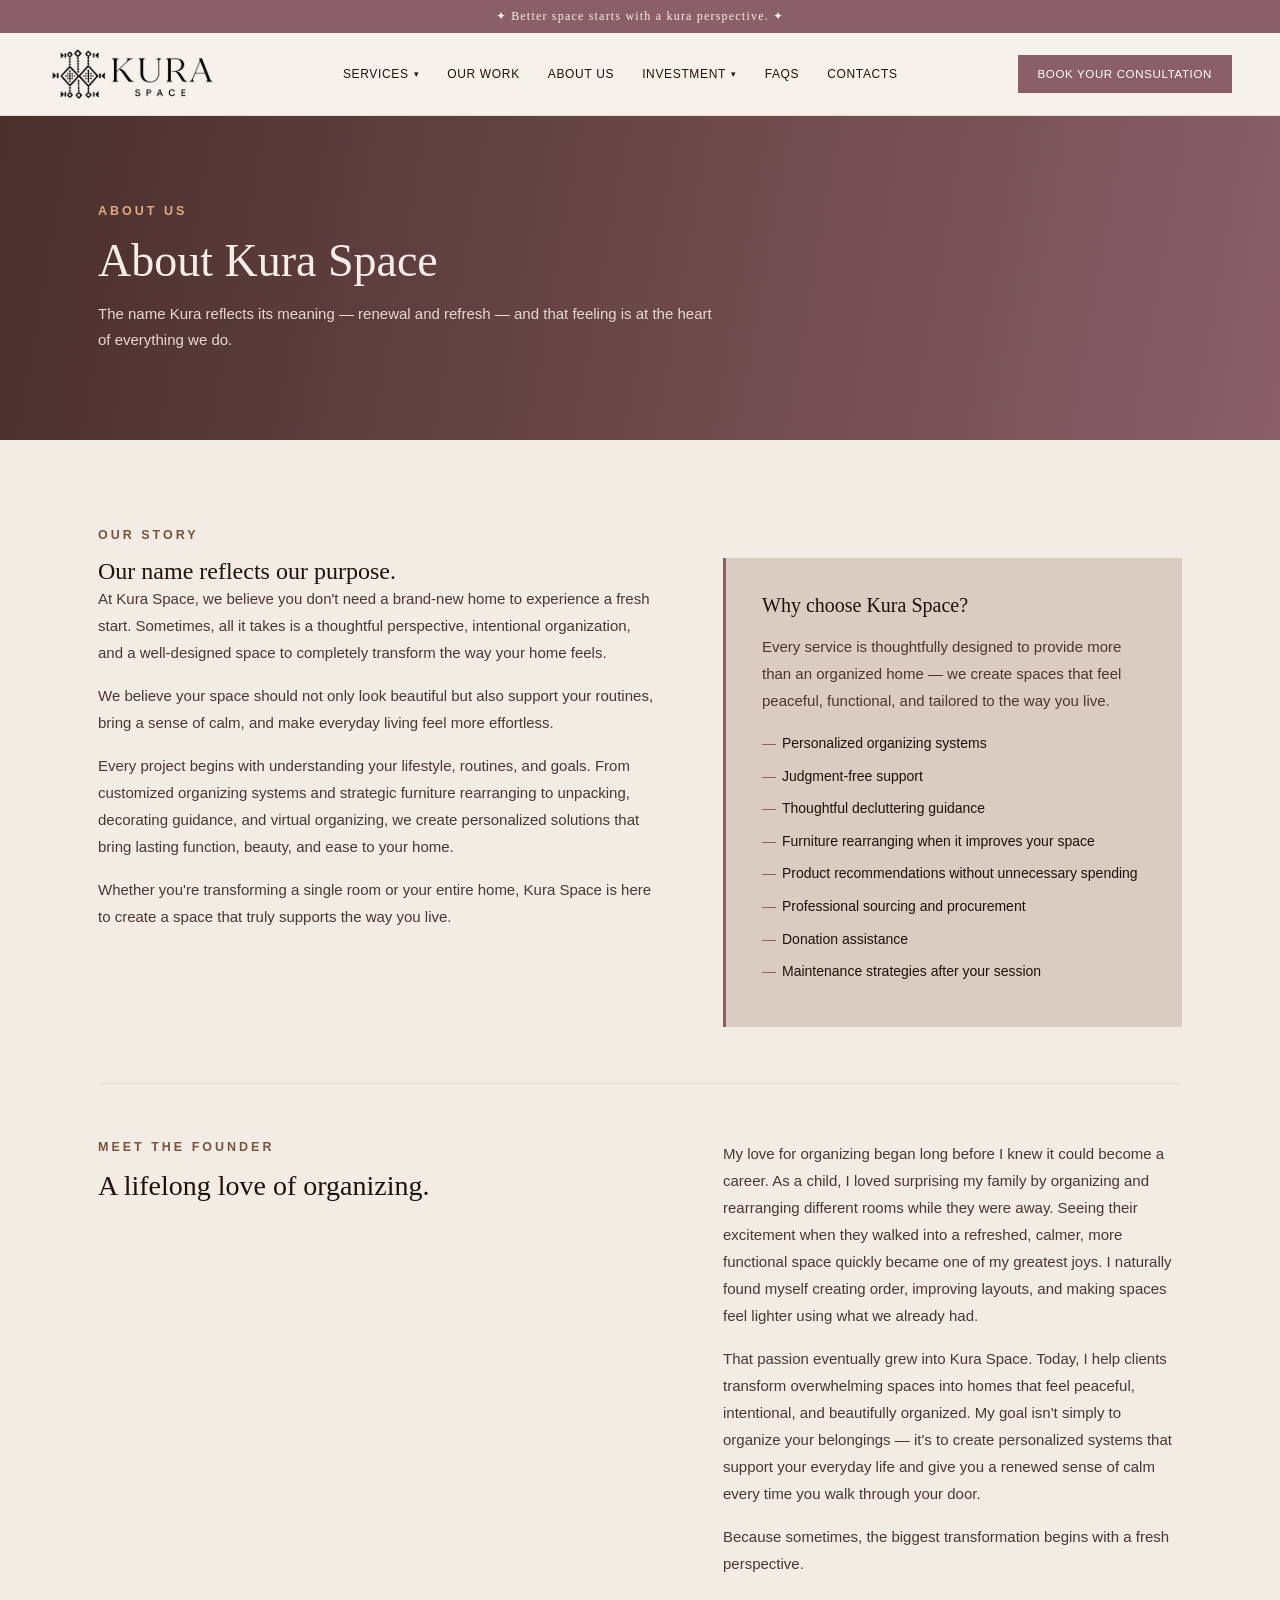
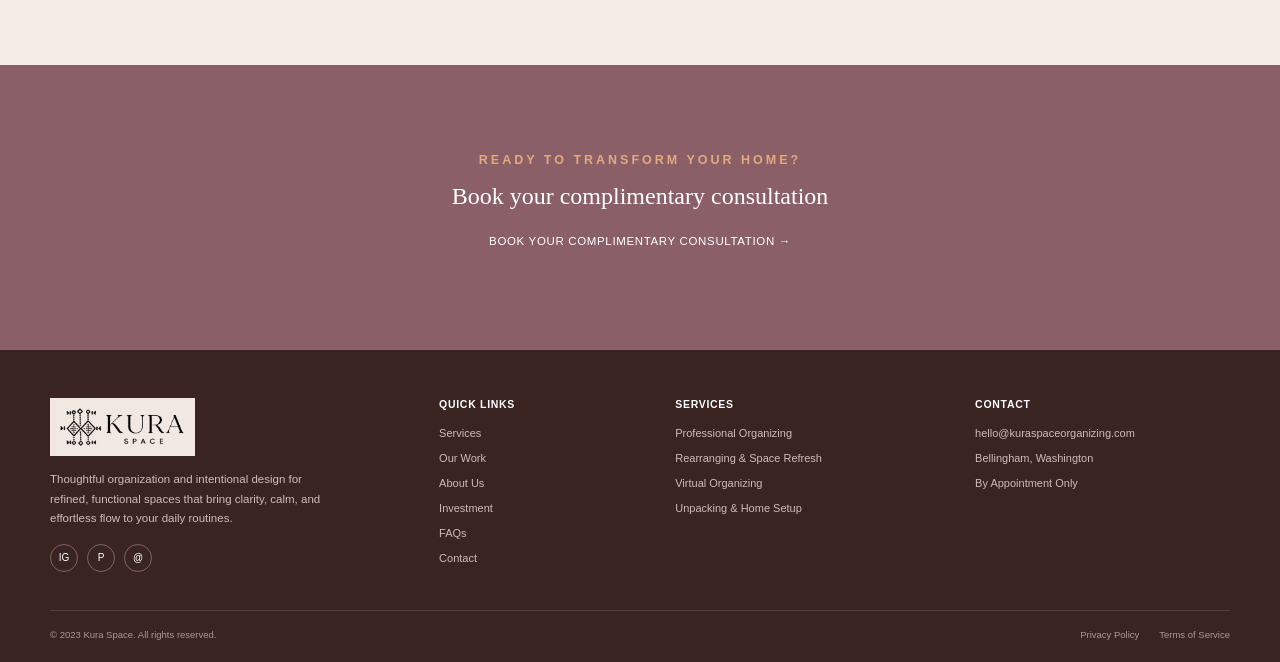
==== commit 821f5dc7: "Update eyebrow-bar text for clarity" ====
--- a/about.html
+++ b/about.html
@@ -8,7 +8,7 @@
 </head>
 <body>
 
-  <div class="eyebrow-bar">✦ A better space starts with a kura perspective. ✦</div>
+  <div class="eyebrow-bar">✦ Better space starts with a kura perspective. ✦</div>
 
   <header class="site-header" id="siteHeader">
     <a href="index.html" class="logo" aria-label="Kura Space — Home">
@@ -174,4 +174,4 @@
   </script>
 
 </body>
-</html>+</html>
--- a/styles.css
+++ b/styles.css
@@ -1085,6 +1085,53 @@
   .day-cell{width:30px;height:30px;line-height:30px;font-size:11.5px;}
 }
 
+/* ---------- ADMIN PAGE ---------- */
+.admin-login{background:#fff;border:1px solid var(--line);border-radius:14px;padding:40px 36px;box-shadow:0 20px 50px rgba(32,18,9,.08);}
+.admin-login h1{font-size:24px;font-weight:400;margin-bottom:10px;}
+.admin-login p{font-family:Arial,sans-serif;font-size:13px;line-height:1.6;color:#5c4a40;margin-bottom:22px;}
+.admin-login input{width:100%;box-sizing:border-box;padding:11px 13px;margin-bottom:12px;border:1px solid var(--line);border-radius:7px;font-family:Arial,sans-serif;font-size:13.5px;color:var(--ink);}
+.admin-login input:focus{outline:none;border-color:var(--maroon);}
+
+.admin-topbar .brand{font-family:Arial,sans-serif;font-size:13px;letter-spacing:1.2px;font-weight:700;color:var(--ink);}
+
+.settings-card{max-width:520px;margin-top:20px;background:#fff;border:1px solid var(--line);border-radius:12px;padding:26px;}
+.settings-card label{display:block;font-family:Arial,sans-serif;font-size:12px;font-weight:700;color:#4a372f;margin:16px 0 6px;}
+.settings-card label:first-child{margin-top:0;}
+.settings-card select,.settings-card input,.settings-card textarea{width:100%;box-sizing:border-box;padding:10px 12px;border:1px solid var(--line);border-radius:7px;font-family:Arial,sans-serif;font-size:13px;color:var(--ink);}
+.settings-card textarea{min-height:90px;resize:vertical;}
+
+.slot-add-row{display:flex;flex-wrap:wrap;gap:10px;align-items:center;margin:18px 0 22px;}
+.slot-add-row input{padding:10px 12px;border:1px solid var(--line);border-radius:7px;font-family:Arial,sans-serif;font-size:13px;color:var(--ink);}
+
+.project-form{max-width:760px;margin-top:18px;background:#fff;border:1px solid var(--line);border-radius:12px;padding:28px;}
+.project-form label{display:block;font-family:Arial,sans-serif;font-size:12px;font-weight:700;color:#4a372f;margin:16px 0 6px;}
+.project-form label:first-of-type{margin-top:0;}
+.project-form input[type="text"],.project-form select,.project-form textarea{width:100%;box-sizing:border-box;padding:10px 12px;border:1px solid var(--line);border-radius:7px;font-family:Arial,sans-serif;font-size:13px;color:var(--ink);}
+.project-form textarea{min-height:76px;resize:vertical;}
+.row2{display:grid;grid-template-columns:1fr 1fr;gap:16px;}
+
+.image-drop-row{display:grid;grid-template-columns:repeat(5,1fr);gap:12px;margin-top:6px;}
+.image-slot{border:1px dashed var(--line);border-radius:10px;padding:12px;text-align:center;background:var(--cream2);}
+.image-slot .lbl{font-family:Arial,sans-serif;font-size:11px;letter-spacing:.5px;color:var(--accent);margin-bottom:8px;text-transform:uppercase;}
+.image-slot .preview{min-height:60px;display:flex;align-items:center;justify-content:center;font-family:Arial,sans-serif;font-size:11px;color:#a3948a;margin-bottom:8px;overflow:hidden;}
+.image-slot .preview img{max-width:100%;max-height:80px;border-radius:6px;object-fit:cover;}
+.image-slot input[type="file"]{width:100%;font-family:Arial,sans-serif;font-size:10.5px;}
+
+.checkbox-row{display:flex;align-items:center;gap:9px;margin-top:18px;font-family:Arial,sans-serif;font-size:13px;color:#4a372f;}
+.checkbox-row input{width:auto;}
+
+@media (max-width:900px){
+  .row2{grid-template-columns:1fr;}
+  .image-drop-row{grid-template-columns:repeat(2,1fr);}
+}
+@media (max-width:640px){
+  .admin-topbar{padding:14px 20px;flex-wrap:wrap;gap:10px;}
+  .admin-tabs{padding:14px 20px 0;overflow-x:auto;flex-wrap:nowrap;}
+  .admin-panel{padding:20px 20px 48px;}
+  .project-form,.settings-card{padding:20px;}
+  .image-drop-row{grid-template-columns:1fr 1fr;}
+}
+
 /* ---------- CONTACT PAGE ---------- */
 .contact-methods{display:grid;grid-template-columns:repeat(3,1fr);gap:14px;margin-top:8px;}
 .social-row.center{justify-content:center;}
@@ -1093,4 +1140,1063 @@
 .social-row.light a:hover{background:var(--maroon);color:#fff;}
 @media (max-width:760px){
   .contact-methods{grid-template-columns:1fr;}
-}+}
+/* ---------- HEADER ---------- */
+.site-header{
+  position:relative;
+  z-index:100;
+  display:grid;
+  grid-template-columns:auto 1fr auto;
+  align-items:center;
+  gap:28px;
+  padding:12px 48px;
+  background:#f7f1ec;
+  border-bottom:1px solid var(--line);
+}
+
+.logo{
+  display:inline-flex;
+  width:175px;
+  height:58px;
+  overflow:hidden;
+  align-items:center;
+  text-decoration:none;
+  line-height:0;
+  flex:0 0 auto;
+}
+.logo-image{
+  display:block;
+  width:100%;
+  height:100%;
+  object-fit:contain;
+  object-position:left center;
+}
+
+.main-nav{
+  display:flex;
+  align-items:center;
+  justify-content:center;
+  gap:28px;
+  font-size:12px;
+  letter-spacing:.65px;
+  font-family:Arial,sans-serif;
+}
+.main-nav > a{text-decoration:none;color:var(--ink);}
+.main-nav > a:hover{color:var(--maroon);}
+.nav-dropdown{position:relative;}
+.nav-dropdown > .nav-toggle{
+  background:none;border:none;cursor:pointer;
+  font:inherit;letter-spacing:inherit;color:var(--ink);
+  display:flex;align-items:center;gap:5px;padding:4px 0;
+}
+.nav-dropdown > .nav-toggle::after{content:"▾";font-size:9px;}
+.dropdown-menu{
+  position:absolute;
+  top:calc(100% + 14px);
+  left:50%;
+  transform:translateX(-50%) translateY(6px);
+  min-width:235px;
+  padding:8px 0;
+  background:#fff;
+  border:1px solid var(--line);
+  box-shadow:0 15px 34px rgba(32,18,9,.12);
+  opacity:0;
+  visibility:hidden;
+  transition:.18s ease;
+  z-index:90;
+}
+.nav-dropdown:hover .dropdown-menu,
+.nav-dropdown:focus-within .dropdown-menu{
+  opacity:1;
+  visibility:visible;
+  transform:translateX(-50%) translateY(0);
+}
+.dropdown-menu a{
+  display:block;
+  padding:11px 20px;
+  color:var(--ink);
+  text-decoration:none;
+  font-size:12px;
+  white-space:nowrap;
+}
+.dropdown-menu a:hover{background:var(--cream2);color:var(--maroon);}
+
+.cta-btn,
+.hero-cta,
+.outline-action,
+.final-cta-action a{
+  font-family:Arial,sans-serif;
+  font-size:11.5px;
+  letter-spacing:.65px;
+  text-decoration:none;
+}
+.cta-btn{
+  justify-self:end;
+  background:var(--maroon);
+  color:#fff;
+  padding:13px 20px;
+  white-space:nowrap;
+}
+.menu-button{
+  display:none;
+  width:44px;
+  height:44px;
+  background:transparent;
+  border:1px solid rgba(32,18,9,.12);
+  border-radius:10px;
+  padding:10px;
+  cursor:pointer;
+}
+.menu-button span{
+  display:block;
+  height:2px;
+  background:var(--ink);
+  margin:5px 0;
+  transition:.2s ease;
+}
+
+/* ---------- HERO ---------- */
+.hero{
+  position:relative;
+  min-height:520px;
+  display:flex;
+  align-items:center;
+  overflow:hidden;
+  background:var(--cream);
+}
+.hero-photo{
+  position:absolute;inset:0;width:100%;height:100%;
+  object-fit:cover;object-position:center 44%;
+  filter:saturate(1.05) contrast(1.02) brightness(1.02);
+  z-index:0;
+}
+.hero-fade{
+  position:absolute;inset:0;z-index:1;
+  background:linear-gradient(90deg,
+    rgba(247,241,236,.98) 0%,
+    rgba(247,241,236,.93) 19%,
+    rgba(247,241,236,.70) 34%,
+    rgba(247,241,236,.24) 51%,
+    rgba(247,241,236,0) 69%);
+}
+.hero-shade{
+  position:absolute;inset:0;z-index:1;
+  background:linear-gradient(0deg,rgba(20,12,6,.08),transparent 30%);
+}
+.hero-content{
+  position:relative;
+  z-index:2;
+  width:min(500px,45vw);
+  margin-left:max(48px,calc((100vw - 1180px)/2));
+  padding:60px 0;
+}
+.hero-eyebrow,
+.home-eyebrow{
+  display:block;
+  color:var(--maroon);
+  font-family:Arial,sans-serif;
+  font-size:11px;
+  letter-spacing:2px;
+  font-weight:700;
+  margin-bottom:15px;
+}
+.hero h1{
+  font-size:45px;
+  line-height:1.08;
+  font-weight:400;
+  margin-bottom:18px;
+}
+.hero h1 .accent{color:var(--accent);font-style:italic;}
+.divider{width:58px;height:1px;background:var(--maroon);margin-bottom:22px;}
+.hero p{
+  font-family:Arial,sans-serif;
+  font-size:13.5px;
+  line-height:1.75;
+  margin-bottom:13px;
+  max-width:445px;
+}
+.hero-lead{font-weight:600;}
+.hero-cta{
+  display:inline-block;
+  margin-top:14px;
+  background:var(--maroon);
+  color:#fff;
+  padding:15px 25px;
+}
+
+/* ---------- SHARED HOME SECTION ---------- */
+.section-intro{
+  max-width:790px;
+  margin:0 auto 44px;
+}
+.section-intro.centered{text-align:center;}
+.section-intro.compact{margin-bottom:34px;}
+.section-intro h2,
+.featured-copy h2,
+.brand-message h2,
+.final-cta h2{
+  font-size:31px;
+  line-height:1.2;
+  font-weight:400;
+}
+.section-intro p{
+  margin-top:12px;
+  color:#57463c;
+  font:13px/1.75 Arial,sans-serif;
+}
+
+/* ---------- WHY ---------- */
+.why-kura{
+  background:#fff;
+  padding:64px 0 58px;
+}
+.why-grid{
+  display:grid;
+  grid-template-columns:repeat(3,1fr);
+  gap:0;
+}
+.why-card{
+  text-align:center;
+  padding:8px 40px 10px;
+  border-left:1px solid var(--line);
+}
+.why-card:first-child{border-left:none;}
+.line-icon{
+  width:56px;
+  height:56px;
+  margin:0 auto 17px;
+  color:var(--maroon);
+}
+.line-icon svg{width:100%;height:100%;}
+.why-card h3{
+  margin-bottom:10px;
+  font:700 11.5px/1.45 Arial,sans-serif;
+  letter-spacing:.55px;
+}
+.why-card p{
+  color:#5c4a40;
+  font:12.5px/1.65 Arial,sans-serif;
+}
+
+/* ---------- HOME SERVICES ---------- */
+.home-services{
+  background:#fff;
+  padding:18px 0 68px;
+}
+.home-service-scroller{
+  display:grid;
+  grid-template-columns:repeat(4,1fr);
+  gap:14px;
+}
+.home-service-card{
+  min-height:250px;
+  padding:26px 22px 24px;
+  border:1px solid var(--line);
+  background:#fff;
+  display:flex;
+  flex-direction:column;
+  align-items:center;
+  text-align:center;
+  transition:transform .2s ease,box-shadow .2s ease,border-color .2s ease;
+}
+.home-service-card:hover{
+  transform:translateY(-3px);
+  border-color:#d9c3bd;
+  box-shadow:0 12px 30px rgba(89,55,48,.08);
+}
+.service-card-icon{
+  width:54px;
+  height:54px;
+  margin-bottom:15px;
+  color:var(--maroon);
+}
+.service-card-icon svg{width:100%;height:100%;}
+.home-service-card h3{
+  min-height:45px;
+  margin-bottom:9px;
+  font-size:15px;
+  line-height:1.35;
+  font-weight:400;
+}
+.home-service-card p{
+  margin-bottom:16px;
+  color:#5c4a40;
+  font:12.5px/1.55 Arial,sans-serif;
+}
+.home-service-card a{
+  margin-top:auto;
+  color:var(--maroon);
+  font:700 11.5px Arial,sans-serif;
+  text-decoration:none;
+}
+.home-service-card a span{padding-left:5px;}
+.mobile-scroll-hint{display:none;}
+
+/* ---------- FEATURED PROJECT ---------- */
+.featured-home-project{
+  padding:60px 0;
+  background:linear-gradient(90deg,#f7efec 0%,#fbf8f5 100%);
+}
+.featured-project-grid{
+  display:grid;
+  grid-template-columns:.72fr 1.28fr;
+  gap:46px;
+  align-items:center;
+}
+.featured-copy h2{font-size:35px;margin-bottom:18px;}
+.featured-copy p{
+  color:#4d3d34;
+  font:13px/1.8 Arial,sans-serif;
+  margin-bottom:24px;
+}
+.outline-action{
+  display:inline-block;
+  padding:13px 20px;
+  color:#fff;
+  background:var(--maroon);
+}
+.before-after-grid{
+  display:grid;
+  grid-template-columns:1fr 1fr;
+  gap:6px;
+}
+.before-after-card{
+  position:relative;
+  height:380px;
+  overflow:hidden;
+  background:var(--cream);
+}
+.before-after-card img{
+  width:100%;
+  height:100%;
+  object-fit:cover;
+}
+.before-after-card:first-child img{object-position:center 48%;}
+.before-after-card:last-child img{object-position:center center;}
+.before-after-card figcaption{
+  position:absolute;
+  top:14px;
+  left:14px;
+  background:var(--maroon);
+  color:#fff;
+  padding:7px 12px;
+  font:700 10px Arial,sans-serif;
+  letter-spacing:.9px;
+}
+
+/* ---------- EXPERIENCE ---------- */
+.experience-section{
+  background:#fff;
+  padding:56px 0 58px;
+}
+.experience-grid{
+  display:grid;
+  grid-template-columns:repeat(3,1fr);
+}
+.experience-step{
+  display:flex;
+  gap:18px;
+  padding:10px 34px;
+  border-left:1px solid var(--line);
+}
+.experience-step:first-child{border-left:none;}
+.step-number{
+  width:42px;
+  height:42px;
+  min-width:42px;
+  border-radius:50%;
+  background:var(--maroon);
+  color:#fff;
+  display:grid;
+  place-items:center;
+  font:700 12px Arial,sans-serif;
+}
+.experience-step h3{
+  margin:3px 0 8px;
+  font:700 11px/1.4 Arial,sans-serif;
+  letter-spacing:.45px;
+}
+.experience-step p{
+  color:#5c4a40;
+  font:12.5px/1.65 Arial,sans-serif;
+}
+.experience-cta-wrap{text-align:center;margin-top:34px;}
+.experience-cta{margin-top:0;}
+
+/* ---------- BRAND MESSAGE ---------- */
+.brand-message{
+  position:relative;
+  overflow:hidden;
+  padding:54px 24px;
+  background:
+    radial-gradient(circle at 8% 40%,rgba(226,169,127,.16),transparent 20%),
+    radial-gradient(circle at 91% 58%,rgba(138,95,104,.12),transparent 22%),
+    #f7efec;
+}
+.brand-message-inner{
+  max-width:760px;
+  margin:0 auto;
+  text-align:center;
+}
+.brand-message h2{
+  max-width:690px;
+  margin:0 auto;
+  font-size:28px;
+  line-height:1.45;
+}
+.brand-message p{
+  max-width:690px;
+  margin:18px auto 0;
+  color:#5c4a40;
+  font:13px/1.8 Arial,sans-serif;
+}
+.brand-quote-mark{
+  color:var(--maroon);
+  font-size:48px;
+  line-height:.8;
+  margin:2px 0 5px;
+}
+.brand-quote-mark.closing{margin-top:16px;}
+
+/* ---------- FINAL CTA ---------- */
+.final-cta{
+  padding:28px 0;
+  color:#fff;
+  background:var(--maroon);
+}
+.final-cta-inner{
+  display:grid;
+  grid-template-columns:auto 1fr auto;
+  align-items:center;
+  gap:22px;
+}
+.final-cta-icon{
+  width:58px;
+  height:58px;
+  color:#f3ddd4;
+}
+.final-cta-icon svg{width:100%;height:100%;}
+.final-cta-copy h2{
+  color:#fff;
+  font-size:21px;
+  margin-bottom:5px;
+}
+.final-cta-copy p{
+  color:#f3ddd4;
+  font:12.5px Arial,sans-serif;
+}
+.final-cta-action{
+  display:flex;
+  flex-direction:column;
+  align-items:flex-end;
+  gap:8px;
+}
+.final-cta-action a{
+  padding:13px 24px;
+  background:#fff;
+  color:var(--maroon);
+  font-weight:700;
+}
+.final-cta-action span{
+  max-width:280px;
+  color:#f2ddd5;
+  text-align:right;
+  font:10.5px/1.45 Arial,sans-serif;
+}
+
+/* ---------- FOOTER ---------- */
+.site-footer{
+  background:#3a2422;
+  color:#e9d9d1;
+  padding:48px 48px 22px;
+  font-family:Arial,sans-serif;
+}
+.footer-grid{
+  width:min(1180px,100%);
+  margin:0 auto;
+  display:grid;
+  grid-template-columns:1.35fr .75fr 1fr 1fr;
+  gap:45px;
+}
+.footer-logo-link{
+  display:block;
+  width:145px;
+  padding:7px;
+  background:#f2e8e2;
+  margin-bottom:14px;
+}
+.footer-logo{
+  width:100%;
+  height:auto;
+  display:block;
+}
+.footer-brand p{
+  max-width:275px;
+  color:#cdbdb6;
+  font-size:11.5px;
+  line-height:1.7;
+}
+.social-row{display:flex;gap:9px;margin-top:15px;}
+.social-row a{
+  width:28px;
+  height:28px;
+  border:1px solid rgba(255,255,255,.3);
+  border-radius:50%;
+  display:grid;
+  place-items:center;
+  text-decoration:none;
+  color:#fff;
+  font-size:10px;
+}
+.footer-column{
+  display:flex;
+  flex-direction:column;
+  gap:8px;
+}
+.footer-column h3{
+  margin-bottom:7px;
+  color:#fff;
+  font-size:10.5px;
+  letter-spacing:.7px;
+}
+.footer-column a,
+.footer-column span{
+  color:#cdbdb6;
+  text-decoration:none;
+  font-size:11px;
+  line-height:1.55;
+}
+.footer-column a:hover{color:#fff;}
+.footer-bottom{
+  width:min(1180px,100%);
+  margin:38px auto 0;
+  padding-top:18px;
+  border-top:1px solid rgba(255,255,255,.12);
+  display:flex;
+  justify-content:space-between;
+  gap:20px;
+  color:#aa9992;
+  font-size:9.5px;
+}
+.footer-bottom div{display:flex;gap:20px;}
+.footer-bottom a{color:#aa9992;text-decoration:none;}
+
+.mobile-booking-bar{display:none;}
+
+/* ---------- EXISTING SHARED / SUBPAGE STYLES ---------- */
+.page-header{position:relative;overflow:hidden;padding:80px 0 56px;background:linear-gradient(100deg,var(--dark0) 0%,var(--maroon) 100%);color:#f6ede6;}
+.page-header .wrap{position:relative;z-index:2;}
+.page-header .eyebrow{color:var(--peach);}
+.page-header h1{font-size:46px;font-weight:400;}
+.page-header p{font-family:Arial,sans-serif;font-size:15px;line-height:1.7;color:#e7d9d0;max-width:620px;margin-top:14px;}
+section:not(.home-section){padding:88px 0;}
+.eyebrow{font-family:Arial,sans-serif;font-size:12.5px;letter-spacing:3px;color:var(--accent);font-weight:bold;margin-bottom:16px;}
+h2{font-weight:400;}
+.lede{font-family:Arial,sans-serif;font-size:15px;line-height:1.8;color:#4a372f;max-width:720px;}
+.about{background:var(--cream2);}
+.about .grid{display:grid;grid-template-columns:1.1fr .9fr;gap:64px;align-items:start;}
+.about ul{font-family:Arial,sans-serif;font-size:14.5px;line-height:2;margin-top:10px;}
+.why-box{background:var(--cream);padding:36px;border-left:3px solid var(--maroon);}
+.why-box h3{font-size:20px;font-weight:400;margin-bottom:16px;}
+.why-box ul{font-family:Arial,sans-serif;font-size:14px;line-height:1.9;list-style:none;}
+.why-box li{padding-left:20px;position:relative;margin-bottom:6px;}
+.why-box li::before{content:"—";position:absolute;left:0;color:var(--maroon);}
+.founder-box{margin-top:56px;padding-top:56px;border-top:1px solid var(--line);}
+.founder-box .grid{grid-template-columns:.8fr 1.2fr;}
+.services{background:var(--maroon);color:#f3e6df;}
+.services .eyebrow{color:var(--peach);}
+.services h2{color:#fff;}
+.card-grid{display:grid;grid-template-columns:repeat(4,1fr);gap:1px;background:rgba(255,255,255,.15);margin-top:40px;}
+.s-card{background:var(--maroon);padding:34px 26px;}
+.s-card h3{font-family:Arial,sans-serif;font-size:15px;letter-spacing:.5px;margin-bottom:10px;color:#fff;}
+.s-card .price{font-family:Arial,sans-serif;font-size:13px;color:var(--peach);font-weight:bold;margin-bottom:14px;}
+.s-card p{font-family:Arial,sans-serif;font-size:13px;line-height:1.7;color:#e6d6cd;margin-bottom:14px;}
+.s-card a{font-family:Arial,sans-serif;font-size:12px;letter-spacing:1px;color:var(--peach);text-decoration:underline;}
+.service-detail{border-top:1px solid var(--line);padding:64px 0;}
+.service-detail:first-of-type{border-top:none;}
+.service-detail .grid{display:grid;grid-template-columns:1fr 1fr 1fr;gap:48px;}
+.service-detail h3{font-size:26px;font-weight:400;margin-bottom:6px;}
+.service-detail .rate{font-family:Arial,sans-serif;font-size:13px;color:var(--accent);font-weight:bold;letter-spacing:.5px;margin-bottom:16px;}
+.service-detail h4{font-family:Arial,sans-serif;font-size:12px;letter-spacing:1.5px;text-transform:uppercase;color:var(--accent);margin-bottom:12px;}
+.service-detail ul{font-family:Arial,sans-serif;font-size:13.5px;line-height:1.9;list-style:none;margin-bottom:10px;}
+.service-detail li{padding-left:16px;position:relative;}
+.service-detail li::before{content:"—";position:absolute;left:0;color:var(--maroon);}
+.time-table{width:100%;font-family:Arial,sans-serif;font-size:13px;border-collapse:collapse;}
+.time-table td{padding:6px 0;border-bottom:1px dashed var(--line);}
+.time-table td:last-child{text-align:right;color:var(--accent);}
+.investment{background:var(--cream2);}
+.price-table{width:100%;border-collapse:collapse;margin-top:30px;font-family:Arial,sans-serif;}
+.price-table th,.price-table td{text-align:left;padding:16px 14px;border-bottom:1px solid var(--line);font-size:14px;}
+.price-table th{font-size:12px;letter-spacing:1px;color:var(--accent);text-transform:uppercase;}
+.price-note{font-family:Arial,sans-serif;font-size:13px;color:#6b5a4f;margin-top:20px;line-height:1.7;}
+.faq{background:var(--cream);}
+.faq-item{border-bottom:1px solid var(--maroon);padding:22px 0;}
+.faq-item summary{cursor:pointer;font-size:17px;list-style:none;display:flex;justify-content:space-between;align-items:center;gap:16px;}
+.faq-item summary::-webkit-details-marker{display:none;}
+.faq-item summary::after{content:"+";font-size:22px;color:var(--maroon);font-family:Arial,sans-serif;}
+.faq-item[open] summary::after{content:"–";}
+.faq-item p{font-family:Arial,sans-serif;font-size:14px;line-height:1.8;color:var(--maroon);margin-top:14px;max-width:640px;}
+.portfolio-grid{display:grid;grid-template-columns:repeat(3,1fr);gap:20px;margin-top:20px;}
+.portfolio-card{aspect-ratio:4/3;background:linear-gradient(135deg,var(--cream),#cbb9ae);display:flex;align-items:center;justify-content:center;font-family:Arial,sans-serif;font-size:12px;letter-spacing:1px;color:var(--accent);text-transform:uppercase;}
+.contact{background:var(--maroon);color:#f3e6df;text-align:center;}
+.contact h2{color:#fff;}
+.contact .lede{color:#e7d9d0;margin:0 auto 30px;}
+.contact-links{display:flex;gap:36px;justify-content:center;font-family:Arial,sans-serif;font-size:14px;margin-top:30px;flex-wrap:wrap;}
+.contact-links a{color:var(--peach);text-decoration:none;}
+
+/* Booking / Admin / Portfolio utility styles retained */
+.booking-hero{display:grid;grid-template-columns:1fr 1fr;align-items:center;gap:0;background:var(--cream2);min-height:280px;overflow:hidden;}
+.booking-hero .img{height:100%;min-height:280px;background-image:url('bckgrd1.jpeg');background-size:cover;background-position:center 60%;}
+.booking-hero .txt{padding:40px 56px;}
+.booking-hero h1{font-size:42px;font-weight:400;margin-bottom:10px;}
+.booking-hero p{font-family:Arial,sans-serif;font-size:15px;color:#4a372f;line-height:1.6;}
+.booking-wrap{max-width:1180px;margin:0 auto;padding:48px 48px 90px;}
+.avail-banner{background:var(--cream2);border:1px solid var(--line);border-radius:14px;padding:32px;display:grid;grid-template-columns:1fr auto 1fr;gap:28px;align-items:center;margin-bottom:56px;}
+.avail-banner .divider-v{width:1px;align-self:stretch;background:var(--line);}
+.avail-left{display:flex;gap:18px;}
+.avail-icon{width:52px;height:52px;min-width:52px;border-radius:50%;background:var(--maroon);color:#fff;display:flex;align-items:center;justify-content:center;}
+.avail-left h3{font-family:Arial,sans-serif;font-size:14px;letter-spacing:.5px;margin-bottom:8px;color:var(--ink);}
+.avail-left p{font-family:Arial,sans-serif;font-size:14px;line-height:1.7;color:#4a372f;margin-bottom:8px;}
+.avail-right{display:flex;gap:16px;align-items:flex-start;}
+.btn-solid{display:inline-block;background:var(--maroon);color:#fff;border:none;cursor:pointer;padding:12px 22px;font-family:Arial,sans-serif;font-size:13px;border-radius:6px;text-decoration:none;text-align:center;}
+.btn-outline{display:inline-block;background:#fff;color:var(--maroon);border:1px solid var(--maroon);cursor:pointer;padding:12px 22px;font-family:Arial,sans-serif;font-size:13px;border-radius:6px;text-decoration:none;text-align:center;}
+.section-heading{text-align:center;font-size:32px;font-weight:400;margin-bottom:32px;position:relative;}
+.choose-service-grid{display:grid;grid-template-columns:1fr 1fr;gap:28px;margin-bottom:64px;}
+.svc-choice-card{background:var(--cream2);border:1px solid var(--line);border-radius:14px;padding:32px;display:flex;flex-direction:column;}
+.svc-choice-card .head{display:flex;gap:16px;align-items:flex-start;margin-bottom:16px;}
+.svc-choice-card .head .icon{width:52px;height:52px;min-width:52px;border-radius:50%;background:var(--maroon);color:#fff;display:flex;align-items:center;justify-content:center;}
+.svc-choice-card h3{font-size:21px;font-weight:400;}
+.svc-choice-card p,.svc-choice-card ul{font-family:Arial,sans-serif;font-size:13.5px;line-height:1.7;color:#4a372f;margin-bottom:18px;}
+.svc-choice-card ul{list-style:none;line-height:2;}
+.svc-choice-card li::before{content:"✓ ";color:var(--maroon);font-weight:bold;}
+.avail-grid{display:grid;grid-template-columns:1fr 1fr;gap:28px;}
+.avail-panel{border:1px solid var(--line);border-radius:14px;padding:24px;background:#fff;}
+.booking-form input,.booking-form textarea{width:100%;box-sizing:border-box;padding:10px 12px;border:1px solid var(--line);border-radius:6px;font-family:Arial,sans-serif;font-size:13px;}
+.admin-login{max-width:360px;margin:100px auto;text-align:center;}
+.admin-shell{display:none;}
+.admin-shell.show{display:block;}
+.admin-login.hide{display:none;}
+.admin-topbar{display:flex;align-items:center;justify-content:space-between;padding:18px 48px;background:var(--cream);border-bottom:1px solid var(--line);}
+.admin-tabs{display:flex;gap:10px;padding:20px 48px 0;}
+.admin-tab{padding:10px 18px;font-family:Arial,sans-serif;font-size:13px;cursor:pointer;border-radius:999px;background:var(--cream2);color:var(--ink);border:1px solid var(--line);}
+.admin-tab.active{background:var(--maroon);color:#fff;border-color:var(--maroon);}
+.admin-panel{padding:24px 48px 64px;display:none;}
+.admin-panel.active{display:block;}
+.admin-table{width:100%;border-collapse:collapse;font-family:Arial,sans-serif;font-size:13px;margin-top:14px;}
+.admin-table th,.admin-table td{padding:10px 12px;border-bottom:1px solid var(--line);text-align:left;}
+.portfolio-filters{display:flex;gap:10px;flex-wrap:wrap;padding:28px 48px;background:var(--cream);border-bottom:1px solid var(--line);}
+.filter-tab{padding:11px 20px;border-radius:999px;border:1px solid var(--line);background:#fff;font-family:Arial,sans-serif;font-size:12.5px;color:var(--ink);cursor:pointer;white-space:nowrap;}
+.filter-tab.active{background:var(--maroon);color:#fff;border-color:var(--maroon);}
+.projects-section{padding:56px 48px 20px;max-width:1180px;margin:0 auto;}
+.projects-grid{display:grid;grid-template-columns:repeat(3,1fr);gap:26px;}
+.project-card{background:#fff;border:1px solid var(--line);border-radius:4px;overflow:hidden;display:flex;flex-direction:column;text-decoration:none;color:var(--ink);}
+
+/* ---------- TABLET ---------- */
+@media (max-width:1050px){
+  .site-header{
+    grid-template-columns:auto 1fr auto;
+    padding:11px 24px;
+    gap:18px;
+  }
+  .logo{width:150px;height:52px;}
+  .main-nav{gap:18px;font-size:10.5px;}
+  .cta-btn{padding:12px 15px;font-size:10px;}
+  .home-container{width:min(100% - 48px,1180px);}
+  .featured-project-grid{grid-template-columns:1fr;gap:32px;}
+  .before-after-card{height:430px;}
+}
+
+/* ---------- MOBILE ---------- */
+@media (max-width:760px){
+  body{padding-bottom:62px;}
+  .eyebrow-bar{
+    font-size:9px;
+    letter-spacing:.65px;
+    padding:7px 12px;
+  }
+  .site-header{
+    display:grid;
+    grid-template-columns:1fr auto;
+    padding:8px 16px;
+    background:#f8f4f0;
+    gap:8px 12px;
+  }
+  .logo{
+    width:122px;
+    height:46px;
+  }
+  .menu-button{
+    display:block;
+    justify-self:end;
+  }
+  .header-cta{display:none;}
+  .main-nav{
+    grid-column:1/-1;
+    display:none;
+    flex-direction:column;
+    align-items:stretch;
+    justify-content:flex-start;
+    gap:0;
+    width:100%;
+    padding:8px 0 12px;
+    border-top:1px solid var(--line);
+  }
+  .site-header.mobile-open .main-nav{display:flex;}
+  .main-nav > a,
+  .nav-dropdown > .nav-toggle{
+    width:100%;
+    padding:12px 2px;
+    border-bottom:1px solid rgba(128,79,75,.08);
+    font-size:12px;
+    text-align:left;
+  }
+  .nav-dropdown > .nav-toggle{justify-content:space-between;}
+  .dropdown-menu{
+    position:static;
+    transform:none!important;
+    min-width:0;
+    box-shadow:none;
+    opacity:1;
+    visibility:visible;
+    display:none;
+    border:0;
+    border-left:2px solid var(--maroon);
+    margin:0 0 8px 8px;
+    padding:0;
+  }
+  .nav-dropdown:focus-within .dropdown-menu,
+  .nav-dropdown:hover .dropdown-menu{display:block;}
+  .dropdown-menu a{font-size:11px;padding:9px 14px;}
+
+  .hero{
+    min-height:610px;
+    align-items:flex-start;
+  }
+  .hero-photo{
+    object-position:63% center;
+  }
+  .hero-fade{
+    background:
+      linear-gradient(180deg,rgba(247,241,236,.97) 0%,rgba(247,241,236,.90) 38%,rgba(247,241,236,.35) 63%,rgba(247,241,236,.06) 82%),
+      linear-gradient(90deg,rgba(247,241,236,.75),rgba(247,241,236,0));
+  }
+  .hero-content{
+    width:auto;
+    max-width:340px;
+    margin:0;
+    padding:48px 22px 30px;
+  }
+  .hero h1{
+    font-size:38px;
+    line-height:1.06;
+  }
+  .hero p{
+    font-size:12.5px;
+    line-height:1.65;
+  }
+  .hero-cta{
+    max-width:280px;
+    padding:14px 18px;
+    font-size:10px;
+  }
+
+  .home-container{width:calc(100% - 36px);}
+  .why-kura{padding:48px 0 42px;}
+  .section-intro{margin-bottom:30px;}
+  .section-intro h2,
+  .featured-copy h2,
+  .brand-message h2{font-size:27px;}
+  .section-intro p{font-size:12.5px;}
+  .why-grid{
+    grid-template-columns:1fr;
+    gap:26px;
+  }
+  .why-card{
+    border-left:0;
+    border-top:1px solid var(--line);
+    padding:24px 12px 0;
+  }
+  .why-card:first-child{
+    border-top:0;
+    padding-top:0;
+  }
+
+  .home-services{
+    padding:12px 0 50px;
+    overflow:hidden;
+  }
+  .home-service-scroller{
+    display:flex;
+    gap:12px;
+    overflow-x:auto;
+    scroll-snap-type:x mandatory;
+    padding:2px 2px 14px;
+    scrollbar-width:none;
+    -webkit-overflow-scrolling:touch;
+  }
+  .home-service-scroller::-webkit-scrollbar{display:none;}
+  .home-service-card{
+    flex:0 0 78%;
+    min-height:245px;
+    scroll-snap-align:start;
+    border-radius:12px;
+    box-shadow:0 8px 22px rgba(85,52,46,.05);
+  }
+  .mobile-scroll-hint{
+    display:block;
+    margin-top:7px;
+    text-align:right;
+    color:#8e7468;
+    font:10px Arial,sans-serif;
+  }
+
+  .featured-home-project{padding:46px 0;}
+  .featured-project-grid{grid-template-columns:1fr;gap:28px;}
+  .featured-copy h2{font-size:32px;}
+  .before-after-grid{
+    display:flex;
+    overflow-x:auto;
+    scroll-snap-type:x mandatory;
+    gap:10px;
+    padding-bottom:8px;
+    scrollbar-width:none;
+  }
+  .before-after-grid::-webkit-scrollbar{display:none;}
+  .before-after-card{
+    flex:0 0 90%;
+    height:390px;
+    scroll-snap-align:center;
+    border-radius:10px;
+  }
+
+  .experience-section{padding:44px 0;}
+  .experience-grid{
+    grid-template-columns:1fr;
+    gap:0;
+  }
+  .experience-step{
+    border-left:0;
+    border-top:1px solid var(--line);
+    padding:22px 0;
+  }
+  .experience-step:first-child{border-top:0;}
+  .experience-cta-wrap{margin-top:22px;}
+
+  .brand-message{
+    padding:48px 20px;
+  }
+  .brand-message h2{
+    font-size:24px;
+    line-height:1.4;
+  }
+
+  .final-cta{
+    padding:24px 0 27px;
+  }
+  .final-cta-inner{
+    grid-template-columns:auto 1fr;
+    gap:14px;
+  }
+  .final-cta-icon{width:46px;height:46px;}
+  .final-cta-copy h2{font-size:18px;}
+  .final-cta-action{
+    grid-column:1/-1;
+    align-items:stretch;
+  }
+  .final-cta-action a{text-align:center;}
+  .final-cta-action span{text-align:center;max-width:none;}
+
+  .site-footer{
+    padding:38px 22px 26px;
+  }
+  .footer-grid{
+    grid-template-columns:1fr 1fr;
+    gap:32px 22px;
+  }
+  .footer-brand{grid-column:1/-1;}
+  .footer-brand p{max-width:320px;}
+  .footer-contact{grid-column:1/-1;}
+  .footer-bottom{
+    flex-direction:column;
+    gap:12px;
+    margin-top:28px;
+  }
+
+  .mobile-booking-bar{
+    display:block;
+    position:fixed;
+    z-index:120;
+    left:0;
+    right:0;
+    bottom:0;
+    padding:17px 18px;
+    background:var(--maroon-deep);
+    color:#fff;
+    text-align:center;
+    text-decoration:none;
+    font:700 11px Arial,sans-serif;
+    letter-spacing:.6px;
+    box-shadow:0 -6px 20px rgba(49,29,27,.18);
+  }
+
+  .wrap{padding:0 20px;}
+  .page-header h1{font-size:34px;}
+  .about .grid,.founder-box .grid,.service-detail .grid{grid-template-columns:1fr;}
+  .card-grid{grid-template-columns:1fr 1fr;}
+  .portfolio-grid{grid-template-columns:1fr;}
+  .booking-hero{grid-template-columns:1fr;}
+  .booking-hero .img{min-height:180px;}
+  .avail-banner{grid-template-columns:1fr;}
+  .avail-banner .divider-v{display:none;}
+  .choose-service-grid,.avail-grid{grid-template-columns:1fr;}
+  .booking-wrap{padding:32px 20px 60px;}
+  .projects-grid{grid-template-columns:1fr;}
+  .portfolio-filters,.projects-section{padding-left:20px;padding-right:20px;}
+}
+
+@media (max-width:420px){
+  .hero h1{font-size:34px;}
+  .home-service-card{flex-basis:84%;}
+  .before-after-card{flex-basis:94%;height:340px;}
+  .footer-grid{grid-template-columns:1fr;}
+  .footer-column,.footer-contact{grid-column:auto;}
+}
+
+/* ---------- SERVICES PAGE (sketch layout) ---------- */
+.sv-estimates-wrap{padding:56px 0 0;background:var(--cream2);}
+.sv-estimates-card{background:#fff;border:1px solid var(--line);border-radius:16px;padding:34px 38px;}
+.sv-estimates-head{display:flex;gap:20px;align-items:flex-start;margin-bottom:28px;}
+.sv-estimates-icon{width:52px;height:52px;min-width:52px;border-radius:50%;background:var(--cream2);color:var(--maroon);display:flex;align-items:center;justify-content:center;}
+.sv-estimates-icon svg{width:26px;height:26px;}
+.sv-estimates-head h3{font-size:19px;font-weight:400;margin-bottom:8px;}
+.sv-estimates-head p{font-family:Arial,sans-serif;font-size:13.5px;line-height:1.7;color:#5c4a40;max-width:740px;}
+.sv-factors-grid{display:grid;grid-template-columns:repeat(7,1fr);gap:18px;margin-bottom:28px;}
+.sv-factor{text-align:center;}
+.sv-factor-icon{width:44px;height:44px;margin:0 auto 10px;color:var(--maroon);}
+.sv-factor-icon svg{width:100%;height:100%;}
+.sv-factor span{display:block;font-family:Arial,sans-serif;font-size:11.5px;line-height:1.4;color:#4a372f;}
+.sv-estimates-divider{height:1px;background:var(--line);margin-bottom:22px;}
+.sv-estimates-note{display:flex;gap:12px;align-items:flex-start;}
+.sv-estimates-note .sv-check{width:20px;height:20px;min-width:20px;color:var(--maroon);margin-top:2px;}
+.sv-estimates-note p{font-family:Arial,sans-serif;font-size:13px;line-height:1.7;color:#4a372f;}
+
+.sv-services-wrap{padding:44px 0 0;background:var(--cream2);}
+.sv-card{border:1px solid var(--line);border-radius:16px;overflow:hidden;margin-bottom:32px;background:#fff;}
+.sv-card-head{background:var(--maroon);color:#fff;padding:22px 32px;display:flex;align-items:center;justify-content:space-between;gap:20px;flex-wrap:wrap;}
+.sv-card-head-left{display:flex;align-items:center;gap:16px;}
+.sv-card-icon{width:44px;height:44px;min-width:44px;border-radius:50%;background:rgba(255,255,255,.16);display:flex;align-items:center;justify-content:center;color:#fff;}
+.sv-card-icon svg{width:22px;height:22px;}
+.sv-card-head h3{font-size:22px;font-weight:400;color:#fff;}
+.sv-card-price{font-family:Arial,sans-serif;font-size:12.5px;letter-spacing:.4px;color:#f3ddd4;font-weight:700;white-space:nowrap;}
+.sv-card-body{padding:30px 32px 6px;}
+.sv-card-body > .lede{margin-bottom:26px;max-width:none;}
+.sv-card-grid{display:grid;grid-template-columns:1fr 1fr;gap:44px;}
+.sv-card-grid h4{font-family:Arial,sans-serif;font-size:11.5px;letter-spacing:1.3px;text-transform:uppercase;color:var(--accent);margin-bottom:14px;}
+.sv-card-grid ul{font-family:Arial,sans-serif;font-size:13.5px;line-height:1.9;list-style:none;}
+.sv-card-grid li{padding-left:16px;position:relative;}
+.sv-card-grid li::before{content:"—";position:absolute;left:0;color:var(--maroon);}
+.sv-time-row{display:flex;align-items:baseline;gap:8px;padding:8px 0;font-family:Arial,sans-serif;font-size:13px;}
+.sv-time-row .label{color:#4a372f;white-space:nowrap;}
+.sv-time-row .leader{flex:1;border-bottom:1px dotted #c9b8ac;margin-bottom:4px;}
+.sv-time-row .value{color:var(--accent);font-weight:700;white-space:nowrap;}
+.sv-note-box{margin:8px 0 24px;background:var(--cream2);border-radius:10px;padding:16px 20px;font-family:Arial,sans-serif;font-size:12.5px;line-height:1.7;color:#4a372f;}
+.sv-note-box strong{color:var(--ink);}
+.sv-card-footnote{display:flex;align-items:center;gap:10px;background:#f7efec;border-top:1px solid var(--line);padding:14px 32px;font-family:Arial,sans-serif;font-size:12px;color:#6b5a4f;}
+.sv-card-footnote svg{width:16px;height:16px;color:var(--maroon);min-width:16px;}
+
+.sv-final-cta-wrap{padding:0 0 20px;background:var(--cream2);}
+.sv-final-cta{background:var(--maroon);border-radius:16px;padding:48px;text-align:center;color:#f3e6df;}
+.sv-final-cta .eyebrow{color:var(--peach);}
+.sv-final-cta h2{color:#fff;font-size:30px;margin-bottom:10px;}
+.sv-final-cta p{font-family:Arial,sans-serif;font-size:14px;color:#e7d9d0;margin-bottom:22px;}
+.sv-cta-btn{display:inline-block;padding:15px 26px;background:var(--peach);color:#3a2422;font-family:Arial,sans-serif;font-size:11.5px;letter-spacing:.6px;font-weight:700;text-decoration:none;}
+.sv-bottom-note{display:flex;align-items:flex-start;gap:14px;padding:28px 4px 64px;font-family:Arial,sans-serif;font-size:12px;line-height:1.7;color:#6b5a4f;}
+.sv-bottom-note svg{width:22px;height:22px;color:var(--maroon);min-width:22px;margin-top:2px;}
+
+@media (max-width:900px){
+  .sv-factors-grid{grid-template-columns:repeat(4,1fr);}
+  .sv-card-grid{grid-template-columns:1fr;gap:26px;}
+}
+@media (max-width:760px){
+  .sv-estimates-card{padding:26px 20px;}
+  .sv-factors-grid{grid-template-columns:repeat(2,1fr);gap:22px;}
+  .sv-card-head{padding:18px 20px;}
+  .sv-card-head h3{font-size:19px;}
+  .sv-card-body{padding:22px 20px 4px;}
+  .sv-note-box{margin:4px 0 20px;}
+  .sv-card-footnote{padding:12px 20px;}
+  .sv-final-cta{padding:34px 24px;}
+  .sv-final-cta h2{font-size:24px;}
+  .sv-bottom-note{padding:22px 4px 56px;}
+}
+
+/* ---------- BOOKING PAGE ---------- */
+.svc-choice-card .sub{font-family:Arial,sans-serif;font-size:11px;color:#8e7468;margin-top:2px;}
+.cta-row{display:flex;flex-direction:column;gap:10px;margin-top:8px;}
+.caption{margin-top:10px;font-family:Arial,sans-serif;font-size:11.5px;color:#8e7468;text-align:center;}
+.fully-booked-btn{display:flex;flex-direction:column;align-items:center;gap:2px;opacity:.85;cursor:not-allowed;}
+.fully-booked-btn small{font-weight:400;font-size:10.5px;opacity:.85;}
+.btn-solid:disabled{opacity:.6;cursor:not-allowed;}
+
+.panel-head{display:flex;align-items:center;justify-content:space-between;margin-bottom:14px;}
+.panel-head h4{font-family:Arial,sans-serif;font-size:13px;letter-spacing:1px;color:var(--ink);}
+.tag{font-family:Arial,sans-serif;font-size:10.5px;letter-spacing:.6px;padding:5px 10px;border-radius:999px;font-weight:700;white-space:nowrap;}
+.tag.booked{background:#f4dede;color:#8a3b3b;}
+.tag.available{background:#e3f0df;color:#2f6b2c;}
+
+.cal-topbar{display:flex;align-items:center;justify-content:space-between;font-family:Arial,sans-serif;font-size:11.5px;color:#6b5a4f;margin-bottom:8px;gap:10px;flex-wrap:wrap;}
+.cal-tz{color:#968275;}
+.cal-nav{display:flex;align-items:center;gap:14px;}
+.cal-nav button{width:28px;height:28px;border-radius:50%;border:1px solid var(--line);background:#fff;color:var(--maroon);cursor:pointer;font-size:14px;line-height:1;}
+.cal-nav button:hover{background:var(--cream2);}
+.cal-nav strong{font-family:Arial,sans-serif;font-size:13px;color:var(--ink);}
+
+.calendar{width:100%;border-collapse:collapse;margin-top:6px;}
+.calendar th{font-family:Arial,sans-serif;font-size:10px;letter-spacing:.5px;color:#968275;padding:6px 0;text-align:center;}
+.calendar td{text-align:center;padding:3px;}
+.day-cell{width:34px;height:34px;line-height:34px;margin:0 auto;border-radius:50%;font-family:Arial,sans-serif;font-size:12.5px;color:#c9b8ac;}
+.day-cell.has-slots{color:var(--ink);cursor:pointer;background:var(--cream2);}
+.day-cell.has-slots:hover{background:var(--maroon);color:#fff;}
+.day-cell.disabled{color:#e3d8ce;}
+.day-cell.selected{background:var(--maroon);color:#fff;}
+
+.no-times{text-align:center;padding:30px 10px;color:#6b5a4f;}
+.no-times svg{color:var(--maroon);margin-bottom:10px;}
+.no-times p{font-family:Arial,sans-serif;font-size:13px;line-height:1.6;margin-bottom:4px;}
+
+.time-panel{margin-top:18px;padding-top:18px;border-top:1px solid var(--line);}
+.picked-date{font-family:Arial,sans-serif;font-size:13px;font-weight:700;color:var(--ink);margin-bottom:12px;}
+#timeSlotList{display:flex;flex-wrap:wrap;gap:8px;}
+.time-slot{padding:9px 14px;border:1px solid var(--line);border-radius:8px;background:#fff;color:var(--ink);font-family:Arial,sans-serif;font-size:12.5px;cursor:pointer;}
+.time-slot:hover{border-color:var(--maroon);}
+.time-slot.selected{background:var(--maroon);border-color:var(--maroon);color:#fff;}
+
+.booking-form label{display:block;font-family:Arial,sans-serif;font-size:12px;color:#4a372f;margin:14px 0 6px;font-weight:700;}
+.booking-form label:first-child{margin-top:0;}
+.booking-form textarea{min-height:80px;resize:vertical;font-family:Arial,sans-serif;}
+
+.avail-footnote{text-align:center;font-family:Arial,sans-serif;font-size:12.5px;color:#6b5a4f;margin-top:26px;}
+
+.help-bar{background:var(--cream);border-top:1px solid var(--line);border-bottom:1px solid var(--line);padding:22px 0;}
+.help-bar .wrap{display:flex;align-items:center;justify-content:space-between;gap:20px;flex-wrap:wrap;}
+.help-bar .left{display:flex;align-items:center;gap:12px;font-family:Arial,sans-serif;font-size:13.5px;color:#4a372f;}
+.help-bar .email{color:var(--maroon);text-decoration:none;font-weight:700;}
+.icon-circle{width:34px;height:34px;min-width:34px;border-radius:50%;background:var(--maroon);color:#fff;display:flex;align-items:center;justify-content:center;}
+
+.toast{position:fixed;left:50%;bottom:30px;transform:translate(-50%,20px);background:#2f6b2c;color:#fff;padding:13px 20px;border-radius:8px;font-family:Arial,sans-serif;font-size:13px;opacity:0;pointer-events:none;transition:.25s ease;z-index:300;box-shadow:0 12px 30px rgba(32,18,9,.18);}
+.toast.show{opacity:1;transform:translate(-50%,0);}
+
+@media (max-width:760px){
+  .help-bar .wrap{flex-direction:column;align-items:flex-start;gap:14px;}
+  .day-cell{width:30px;height:30px;line-height:30px;font-size:11.5px;}
+}
+
+/* ---------- CONTACT PAGE ---------- */
+.contact-methods{display:grid;grid-template-columns:repeat(3,1fr);gap:14px;margin-top:8px;}
+.social-row.center{justify-content:center;}
+.social-row.light{margin-top:22px;}
+.social-row.light a{border-color:rgba(138,95,104,.35);color:var(--maroon);}
+.social-row.light a:hover{background:var(--maroon);color:#fff;}
+@media (max-width:760px){
+  .contact-methods{grid-template-columns:1fr;}
+}
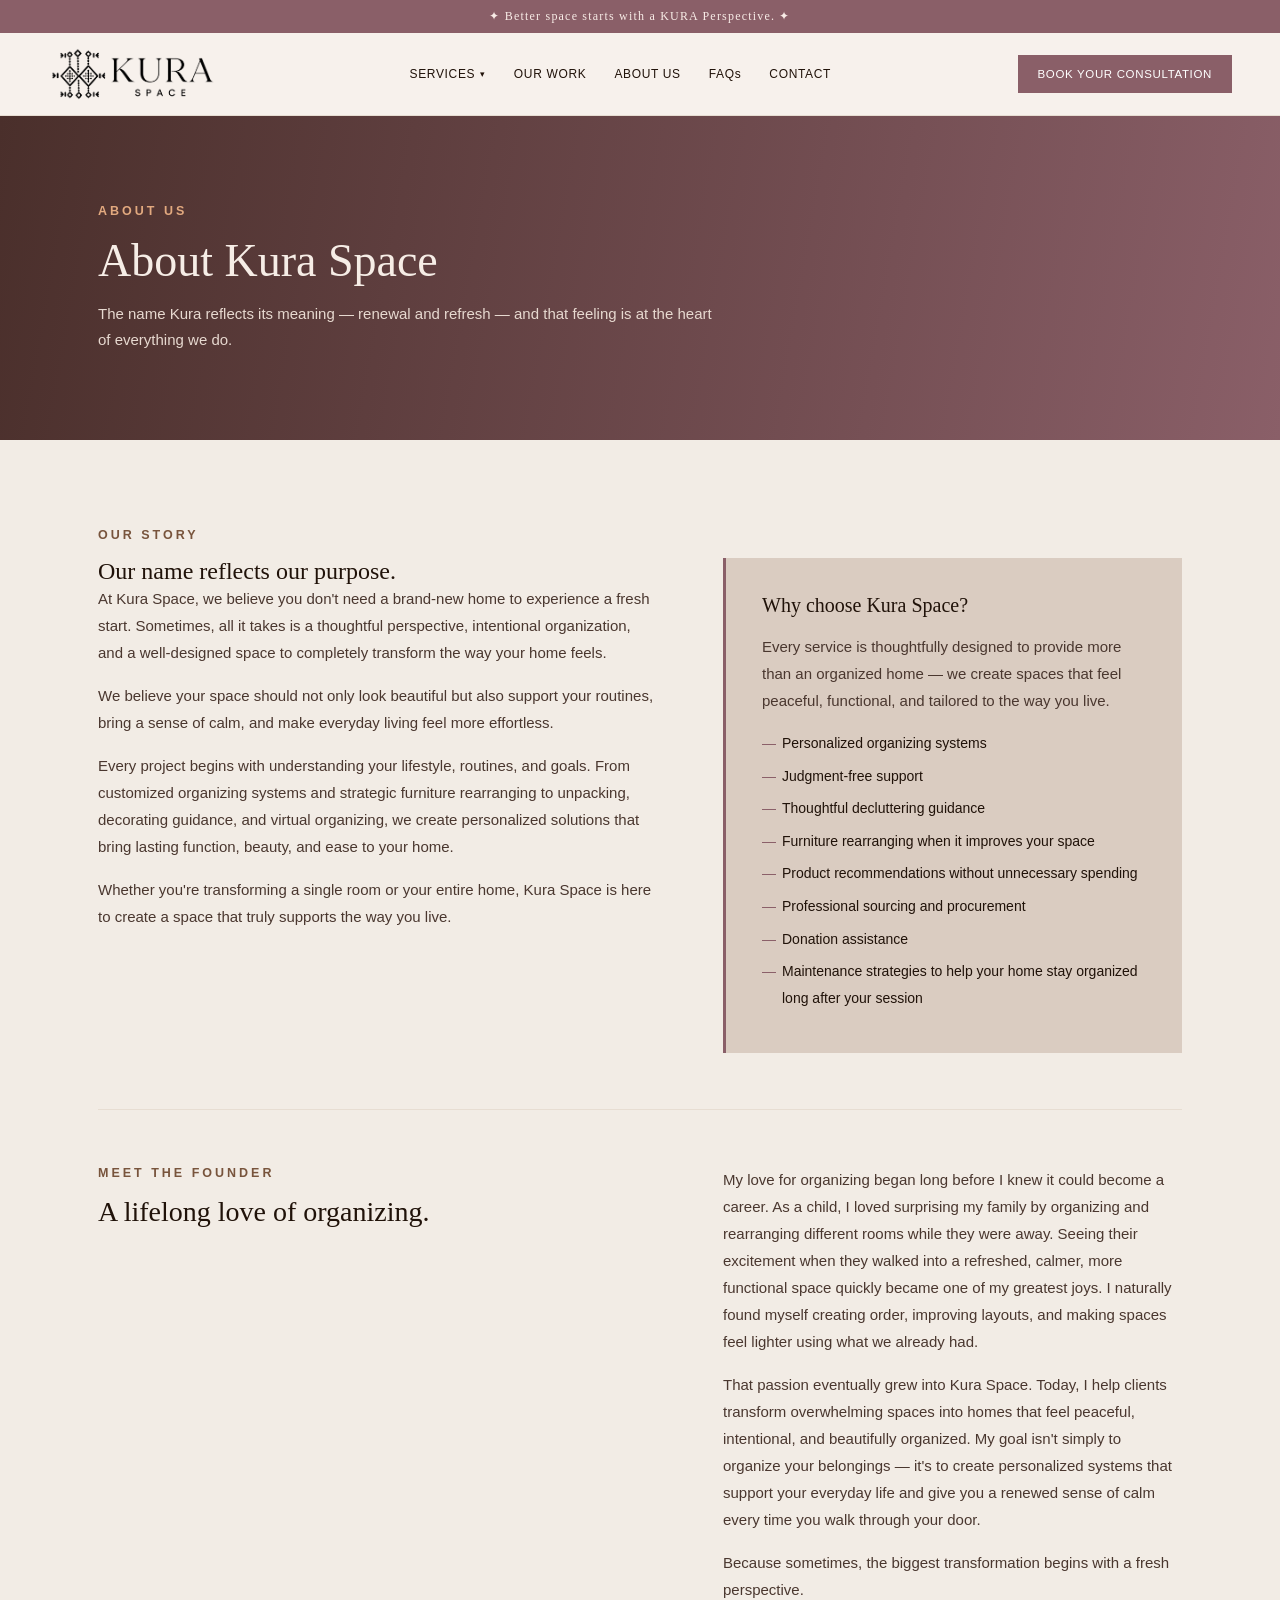
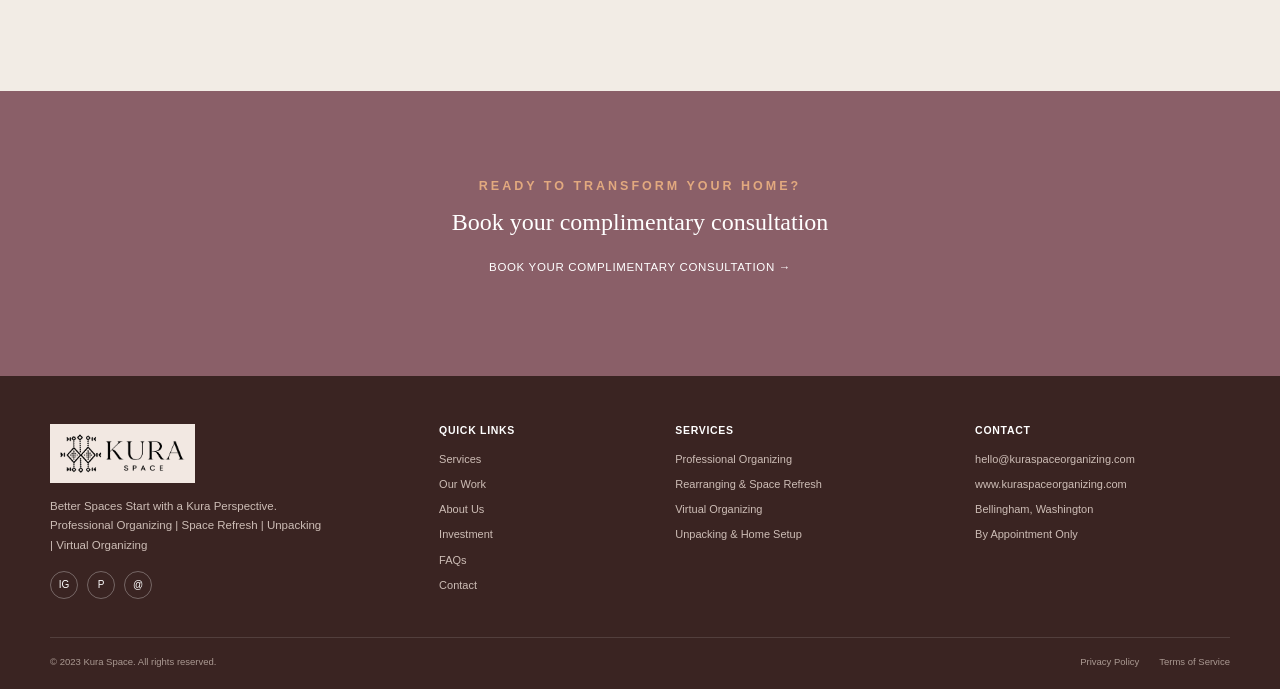
==== commit be7943d9: "vf2" ====
--- a/about.html
+++ b/about.html
@@ -8,7 +8,7 @@
 </head>
 <body>
 
-  <div class="eyebrow-bar">✦ Better space starts with a kura perspective. ✦</div>
+  <div class="eyebrow-bar">✦ Better space starts with a KURA Perspective. ✦</div>
 
   <header class="site-header" id="siteHeader">
     <a href="index.html" class="logo" aria-label="Kura Space — Home">
@@ -24,22 +24,16 @@
         <button type="button" class="nav-toggle">SERVICES</button>
       <div class="dropdown-menu">
         <a href="services.html#professional-organizing">Professional Organizing</a>
-        <a href="services.html#rearranging-space-refresh">Rearranging & Space Refresh</a>
-        <a href="services.html#unpacking-home-setup">Unpacking & Home Setup</a>
+        <a href="services.html#rearranging-space-refresh">Rearranging &amp; Space Refresh</a>
+        <a href="services.html#unpacking-home-setup">Unpacking &amp; Home Setup</a>
         <a href="services.html#virtual-organizing">Virtual Organizing</a>
+        <a href="services.html#investment">Investment</a>
       </div>
       </div>
       <a href="our-work.html">OUR WORK</a>
       <a href="about.html" class="current">ABOUT US</a>
-      <div class="nav-dropdown">
-        <button type="button" class="nav-toggle">INVESTMENT</button>
-      <div class="dropdown-menu">
-        <a href="investment.html#rates">Rates by Service</a>
-        <a href="investment.html#estimated-times">Estimated Project Times</a>
-      </div>
-      </div>
-      <a href="faq.html">FAQS</a>
-      <a href="contact.html">CONTACTS</a>
+      <a href="faq.html">FAQs</a>
+      <a href="contact.html">CONTACT</a>
     </nav>
     <a href="booking.html" class="cta-btn header-cta">BOOK YOUR CONSULTATION</a>
   </header>
@@ -74,7 +68,7 @@
             <li>Product recommendations without unnecessary spending</li>
             <li>Professional sourcing and procurement</li>
             <li>Donation assistance</li>
-            <li>Maintenance strategies after your session</li>
+            <li>Maintenance strategies to help your home stay organized long after your session</li>
           </ul>
         </div>
       </div>
@@ -107,7 +101,7 @@
         <a href="index.html" class="footer-logo-link">
           <img src="logo-kura-space-horizontal-noir-transparent.png" alt="Kura Space" class="footer-logo">
         </a>
-        <p>Thoughtful organization and intentional design for refined, functional spaces that bring clarity, calm, and effortless flow to your daily routines.</p>
+        <p>Better Spaces Start with a Kura Perspective.<br>Professional Organizing | Space Refresh | Unpacking | Virtual Organizing</p>
         <div class="social-row" aria-label="Social media">
           <a href="#" aria-label="Instagram">IG</a>
           <a href="#" aria-label="Pinterest">P</a>
@@ -120,7 +114,7 @@
         <a href="services.html">Services</a>
         <a href="our-work.html">Our Work</a>
         <a href="about.html">About Us</a>
-        <a href="investment.html">Investment</a>
+        <a href="services.html#investment">Investment</a>
         <a href="faq.html">FAQs</a>
         <a href="contact.html">Contact</a>
       </div>
@@ -136,6 +130,7 @@
       <div class="footer-column footer-contact">
         <h3>CONTACT</h3>
         <a href="mailto:hello@kuraspaceorganizing.com">hello@kuraspaceorganizing.com</a>
+        <a href="https://www.kuraspaceorganizing.com">www.kuraspaceorganizing.com</a>
         <!-- Add phone number here later -->
         <span>Bellingham, Washington</span>
         <span>By Appointment Only</span>
@@ -174,4 +169,4 @@
   </script>
 
 </body>
-</html>
+</html>
--- a/styles.css
+++ b/styles.css
@@ -1085,6 +1085,16 @@
   .day-cell{width:30px;height:30px;line-height:30px;font-size:11.5px;}
 }
 
+/* ---------- PORTFOLIO CARDS — MOBILE FIX ---------- */
+/* On phones, project photos are often portrait-oriented. object-fit:cover (set in
+   kura-supabase.css) crops the top/bottom off. Switch to "contain" on mobile so the
+   whole photo is visible, letterboxed by the card's existing background gradient. */
+@media (max-width:760px){
+  .projects-grid .project-card-media img{
+    object-fit:contain;
+  }
+}
+
 /* ---------- ADMIN PAGE ---------- */
 .admin-login{background:#fff;border:1px solid var(--line);border-radius:14px;padding:40px 36px;box-shadow:0 20px 50px rgba(32,18,9,.08);}
 .admin-login h1{font-size:24px;font-weight:400;margin-bottom:10px;}
@@ -1140,1063 +1150,4 @@
 .social-row.light a:hover{background:var(--maroon);color:#fff;}
 @media (max-width:760px){
   .contact-methods{grid-template-columns:1fr;}
-}
-/* ---------- HEADER ---------- */
-.site-header{
-  position:relative;
-  z-index:100;
-  display:grid;
-  grid-template-columns:auto 1fr auto;
-  align-items:center;
-  gap:28px;
-  padding:12px 48px;
-  background:#f7f1ec;
-  border-bottom:1px solid var(--line);
-}
-
-.logo{
-  display:inline-flex;
-  width:175px;
-  height:58px;
-  overflow:hidden;
-  align-items:center;
-  text-decoration:none;
-  line-height:0;
-  flex:0 0 auto;
-}
-.logo-image{
-  display:block;
-  width:100%;
-  height:100%;
-  object-fit:contain;
-  object-position:left center;
-}
-
-.main-nav{
-  display:flex;
-  align-items:center;
-  justify-content:center;
-  gap:28px;
-  font-size:12px;
-  letter-spacing:.65px;
-  font-family:Arial,sans-serif;
-}
-.main-nav > a{text-decoration:none;color:var(--ink);}
-.main-nav > a:hover{color:var(--maroon);}
-.nav-dropdown{position:relative;}
-.nav-dropdown > .nav-toggle{
-  background:none;border:none;cursor:pointer;
-  font:inherit;letter-spacing:inherit;color:var(--ink);
-  display:flex;align-items:center;gap:5px;padding:4px 0;
-}
-.nav-dropdown > .nav-toggle::after{content:"▾";font-size:9px;}
-.dropdown-menu{
-  position:absolute;
-  top:calc(100% + 14px);
-  left:50%;
-  transform:translateX(-50%) translateY(6px);
-  min-width:235px;
-  padding:8px 0;
-  background:#fff;
-  border:1px solid var(--line);
-  box-shadow:0 15px 34px rgba(32,18,9,.12);
-  opacity:0;
-  visibility:hidden;
-  transition:.18s ease;
-  z-index:90;
-}
-.nav-dropdown:hover .dropdown-menu,
-.nav-dropdown:focus-within .dropdown-menu{
-  opacity:1;
-  visibility:visible;
-  transform:translateX(-50%) translateY(0);
-}
-.dropdown-menu a{
-  display:block;
-  padding:11px 20px;
-  color:var(--ink);
-  text-decoration:none;
-  font-size:12px;
-  white-space:nowrap;
-}
-.dropdown-menu a:hover{background:var(--cream2);color:var(--maroon);}
-
-.cta-btn,
-.hero-cta,
-.outline-action,
-.final-cta-action a{
-  font-family:Arial,sans-serif;
-  font-size:11.5px;
-  letter-spacing:.65px;
-  text-decoration:none;
-}
-.cta-btn{
-  justify-self:end;
-  background:var(--maroon);
-  color:#fff;
-  padding:13px 20px;
-  white-space:nowrap;
-}
-.menu-button{
-  display:none;
-  width:44px;
-  height:44px;
-  background:transparent;
-  border:1px solid rgba(32,18,9,.12);
-  border-radius:10px;
-  padding:10px;
-  cursor:pointer;
-}
-.menu-button span{
-  display:block;
-  height:2px;
-  background:var(--ink);
-  margin:5px 0;
-  transition:.2s ease;
-}
-
-/* ---------- HERO ---------- */
-.hero{
-  position:relative;
-  min-height:520px;
-  display:flex;
-  align-items:center;
-  overflow:hidden;
-  background:var(--cream);
-}
-.hero-photo{
-  position:absolute;inset:0;width:100%;height:100%;
-  object-fit:cover;object-position:center 44%;
-  filter:saturate(1.05) contrast(1.02) brightness(1.02);
-  z-index:0;
-}
-.hero-fade{
-  position:absolute;inset:0;z-index:1;
-  background:linear-gradient(90deg,
-    rgba(247,241,236,.98) 0%,
-    rgba(247,241,236,.93) 19%,
-    rgba(247,241,236,.70) 34%,
-    rgba(247,241,236,.24) 51%,
-    rgba(247,241,236,0) 69%);
-}
-.hero-shade{
-  position:absolute;inset:0;z-index:1;
-  background:linear-gradient(0deg,rgba(20,12,6,.08),transparent 30%);
-}
-.hero-content{
-  position:relative;
-  z-index:2;
-  width:min(500px,45vw);
-  margin-left:max(48px,calc((100vw - 1180px)/2));
-  padding:60px 0;
-}
-.hero-eyebrow,
-.home-eyebrow{
-  display:block;
-  color:var(--maroon);
-  font-family:Arial,sans-serif;
-  font-size:11px;
-  letter-spacing:2px;
-  font-weight:700;
-  margin-bottom:15px;
-}
-.hero h1{
-  font-size:45px;
-  line-height:1.08;
-  font-weight:400;
-  margin-bottom:18px;
-}
-.hero h1 .accent{color:var(--accent);font-style:italic;}
-.divider{width:58px;height:1px;background:var(--maroon);margin-bottom:22px;}
-.hero p{
-  font-family:Arial,sans-serif;
-  font-size:13.5px;
-  line-height:1.75;
-  margin-bottom:13px;
-  max-width:445px;
-}
-.hero-lead{font-weight:600;}
-.hero-cta{
-  display:inline-block;
-  margin-top:14px;
-  background:var(--maroon);
-  color:#fff;
-  padding:15px 25px;
-}
-
-/* ---------- SHARED HOME SECTION ---------- */
-.section-intro{
-  max-width:790px;
-  margin:0 auto 44px;
-}
-.section-intro.centered{text-align:center;}
-.section-intro.compact{margin-bottom:34px;}
-.section-intro h2,
-.featured-copy h2,
-.brand-message h2,
-.final-cta h2{
-  font-size:31px;
-  line-height:1.2;
-  font-weight:400;
-}
-.section-intro p{
-  margin-top:12px;
-  color:#57463c;
-  font:13px/1.75 Arial,sans-serif;
-}
-
-/* ---------- WHY ---------- */
-.why-kura{
-  background:#fff;
-  padding:64px 0 58px;
-}
-.why-grid{
-  display:grid;
-  grid-template-columns:repeat(3,1fr);
-  gap:0;
-}
-.why-card{
-  text-align:center;
-  padding:8px 40px 10px;
-  border-left:1px solid var(--line);
-}
-.why-card:first-child{border-left:none;}
-.line-icon{
-  width:56px;
-  height:56px;
-  margin:0 auto 17px;
-  color:var(--maroon);
-}
-.line-icon svg{width:100%;height:100%;}
-.why-card h3{
-  margin-bottom:10px;
-  font:700 11.5px/1.45 Arial,sans-serif;
-  letter-spacing:.55px;
-}
-.why-card p{
-  color:#5c4a40;
-  font:12.5px/1.65 Arial,sans-serif;
-}
-
-/* ---------- HOME SERVICES ---------- */
-.home-services{
-  background:#fff;
-  padding:18px 0 68px;
-}
-.home-service-scroller{
-  display:grid;
-  grid-template-columns:repeat(4,1fr);
-  gap:14px;
-}
-.home-service-card{
-  min-height:250px;
-  padding:26px 22px 24px;
-  border:1px solid var(--line);
-  background:#fff;
-  display:flex;
-  flex-direction:column;
-  align-items:center;
-  text-align:center;
-  transition:transform .2s ease,box-shadow .2s ease,border-color .2s ease;
-}
-.home-service-card:hover{
-  transform:translateY(-3px);
-  border-color:#d9c3bd;
-  box-shadow:0 12px 30px rgba(89,55,48,.08);
-}
-.service-card-icon{
-  width:54px;
-  height:54px;
-  margin-bottom:15px;
-  color:var(--maroon);
-}
-.service-card-icon svg{width:100%;height:100%;}
-.home-service-card h3{
-  min-height:45px;
-  margin-bottom:9px;
-  font-size:15px;
-  line-height:1.35;
-  font-weight:400;
-}
-.home-service-card p{
-  margin-bottom:16px;
-  color:#5c4a40;
-  font:12.5px/1.55 Arial,sans-serif;
-}
-.home-service-card a{
-  margin-top:auto;
-  color:var(--maroon);
-  font:700 11.5px Arial,sans-serif;
-  text-decoration:none;
-}
-.home-service-card a span{padding-left:5px;}
-.mobile-scroll-hint{display:none;}
-
-/* ---------- FEATURED PROJECT ---------- */
-.featured-home-project{
-  padding:60px 0;
-  background:linear-gradient(90deg,#f7efec 0%,#fbf8f5 100%);
-}
-.featured-project-grid{
-  display:grid;
-  grid-template-columns:.72fr 1.28fr;
-  gap:46px;
-  align-items:center;
-}
-.featured-copy h2{font-size:35px;margin-bottom:18px;}
-.featured-copy p{
-  color:#4d3d34;
-  font:13px/1.8 Arial,sans-serif;
-  margin-bottom:24px;
-}
-.outline-action{
-  display:inline-block;
-  padding:13px 20px;
-  color:#fff;
-  background:var(--maroon);
-}
-.before-after-grid{
-  display:grid;
-  grid-template-columns:1fr 1fr;
-  gap:6px;
-}
-.before-after-card{
-  position:relative;
-  height:380px;
-  overflow:hidden;
-  background:var(--cream);
-}
-.before-after-card img{
-  width:100%;
-  height:100%;
-  object-fit:cover;
-}
-.before-after-card:first-child img{object-position:center 48%;}
-.before-after-card:last-child img{object-position:center center;}
-.before-after-card figcaption{
-  position:absolute;
-  top:14px;
-  left:14px;
-  background:var(--maroon);
-  color:#fff;
-  padding:7px 12px;
-  font:700 10px Arial,sans-serif;
-  letter-spacing:.9px;
-}
-
-/* ---------- EXPERIENCE ---------- */
-.experience-section{
-  background:#fff;
-  padding:56px 0 58px;
-}
-.experience-grid{
-  display:grid;
-  grid-template-columns:repeat(3,1fr);
-}
-.experience-step{
-  display:flex;
-  gap:18px;
-  padding:10px 34px;
-  border-left:1px solid var(--line);
-}
-.experience-step:first-child{border-left:none;}
-.step-number{
-  width:42px;
-  height:42px;
-  min-width:42px;
-  border-radius:50%;
-  background:var(--maroon);
-  color:#fff;
-  display:grid;
-  place-items:center;
-  font:700 12px Arial,sans-serif;
-}
-.experience-step h3{
-  margin:3px 0 8px;
-  font:700 11px/1.4 Arial,sans-serif;
-  letter-spacing:.45px;
-}
-.experience-step p{
-  color:#5c4a40;
-  font:12.5px/1.65 Arial,sans-serif;
-}
-.experience-cta-wrap{text-align:center;margin-top:34px;}
-.experience-cta{margin-top:0;}
-
-/* ---------- BRAND MESSAGE ---------- */
-.brand-message{
-  position:relative;
-  overflow:hidden;
-  padding:54px 24px;
-  background:
-    radial-gradient(circle at 8% 40%,rgba(226,169,127,.16),transparent 20%),
-    radial-gradient(circle at 91% 58%,rgba(138,95,104,.12),transparent 22%),
-    #f7efec;
-}
-.brand-message-inner{
-  max-width:760px;
-  margin:0 auto;
-  text-align:center;
-}
-.brand-message h2{
-  max-width:690px;
-  margin:0 auto;
-  font-size:28px;
-  line-height:1.45;
-}
-.brand-message p{
-  max-width:690px;
-  margin:18px auto 0;
-  color:#5c4a40;
-  font:13px/1.8 Arial,sans-serif;
-}
-.brand-quote-mark{
-  color:var(--maroon);
-  font-size:48px;
-  line-height:.8;
-  margin:2px 0 5px;
-}
-.brand-quote-mark.closing{margin-top:16px;}
-
-/* ---------- FINAL CTA ---------- */
-.final-cta{
-  padding:28px 0;
-  color:#fff;
-  background:var(--maroon);
-}
-.final-cta-inner{
-  display:grid;
-  grid-template-columns:auto 1fr auto;
-  align-items:center;
-  gap:22px;
-}
-.final-cta-icon{
-  width:58px;
-  height:58px;
-  color:#f3ddd4;
-}
-.final-cta-icon svg{width:100%;height:100%;}
-.final-cta-copy h2{
-  color:#fff;
-  font-size:21px;
-  margin-bottom:5px;
-}
-.final-cta-copy p{
-  color:#f3ddd4;
-  font:12.5px Arial,sans-serif;
-}
-.final-cta-action{
-  display:flex;
-  flex-direction:column;
-  align-items:flex-end;
-  gap:8px;
-}
-.final-cta-action a{
-  padding:13px 24px;
-  background:#fff;
-  color:var(--maroon);
-  font-weight:700;
-}
-.final-cta-action span{
-  max-width:280px;
-  color:#f2ddd5;
-  text-align:right;
-  font:10.5px/1.45 Arial,sans-serif;
-}
-
-/* ---------- FOOTER ---------- */
-.site-footer{
-  background:#3a2422;
-  color:#e9d9d1;
-  padding:48px 48px 22px;
-  font-family:Arial,sans-serif;
-}
-.footer-grid{
-  width:min(1180px,100%);
-  margin:0 auto;
-  display:grid;
-  grid-template-columns:1.35fr .75fr 1fr 1fr;
-  gap:45px;
-}
-.footer-logo-link{
-  display:block;
-  width:145px;
-  padding:7px;
-  background:#f2e8e2;
-  margin-bottom:14px;
-}
-.footer-logo{
-  width:100%;
-  height:auto;
-  display:block;
-}
-.footer-brand p{
-  max-width:275px;
-  color:#cdbdb6;
-  font-size:11.5px;
-  line-height:1.7;
-}
-.social-row{display:flex;gap:9px;margin-top:15px;}
-.social-row a{
-  width:28px;
-  height:28px;
-  border:1px solid rgba(255,255,255,.3);
-  border-radius:50%;
-  display:grid;
-  place-items:center;
-  text-decoration:none;
-  color:#fff;
-  font-size:10px;
-}
-.footer-column{
-  display:flex;
-  flex-direction:column;
-  gap:8px;
-}
-.footer-column h3{
-  margin-bottom:7px;
-  color:#fff;
-  font-size:10.5px;
-  letter-spacing:.7px;
-}
-.footer-column a,
-.footer-column span{
-  color:#cdbdb6;
-  text-decoration:none;
-  font-size:11px;
-  line-height:1.55;
-}
-.footer-column a:hover{color:#fff;}
-.footer-bottom{
-  width:min(1180px,100%);
-  margin:38px auto 0;
-  padding-top:18px;
-  border-top:1px solid rgba(255,255,255,.12);
-  display:flex;
-  justify-content:space-between;
-  gap:20px;
-  color:#aa9992;
-  font-size:9.5px;
-}
-.footer-bottom div{display:flex;gap:20px;}
-.footer-bottom a{color:#aa9992;text-decoration:none;}
-
-.mobile-booking-bar{display:none;}
-
-/* ---------- EXISTING SHARED / SUBPAGE STYLES ---------- */
-.page-header{position:relative;overflow:hidden;padding:80px 0 56px;background:linear-gradient(100deg,var(--dark0) 0%,var(--maroon) 100%);color:#f6ede6;}
-.page-header .wrap{position:relative;z-index:2;}
-.page-header .eyebrow{color:var(--peach);}
-.page-header h1{font-size:46px;font-weight:400;}
-.page-header p{font-family:Arial,sans-serif;font-size:15px;line-height:1.7;color:#e7d9d0;max-width:620px;margin-top:14px;}
-section:not(.home-section){padding:88px 0;}
-.eyebrow{font-family:Arial,sans-serif;font-size:12.5px;letter-spacing:3px;color:var(--accent);font-weight:bold;margin-bottom:16px;}
-h2{font-weight:400;}
-.lede{font-family:Arial,sans-serif;font-size:15px;line-height:1.8;color:#4a372f;max-width:720px;}
-.about{background:var(--cream2);}
-.about .grid{display:grid;grid-template-columns:1.1fr .9fr;gap:64px;align-items:start;}
-.about ul{font-family:Arial,sans-serif;font-size:14.5px;line-height:2;margin-top:10px;}
-.why-box{background:var(--cream);padding:36px;border-left:3px solid var(--maroon);}
-.why-box h3{font-size:20px;font-weight:400;margin-bottom:16px;}
-.why-box ul{font-family:Arial,sans-serif;font-size:14px;line-height:1.9;list-style:none;}
-.why-box li{padding-left:20px;position:relative;margin-bottom:6px;}
-.why-box li::before{content:"—";position:absolute;left:0;color:var(--maroon);}
-.founder-box{margin-top:56px;padding-top:56px;border-top:1px solid var(--line);}
-.founder-box .grid{grid-template-columns:.8fr 1.2fr;}
-.services{background:var(--maroon);color:#f3e6df;}
-.services .eyebrow{color:var(--peach);}
-.services h2{color:#fff;}
-.card-grid{display:grid;grid-template-columns:repeat(4,1fr);gap:1px;background:rgba(255,255,255,.15);margin-top:40px;}
-.s-card{background:var(--maroon);padding:34px 26px;}
-.s-card h3{font-family:Arial,sans-serif;font-size:15px;letter-spacing:.5px;margin-bottom:10px;color:#fff;}
-.s-card .price{font-family:Arial,sans-serif;font-size:13px;color:var(--peach);font-weight:bold;margin-bottom:14px;}
-.s-card p{font-family:Arial,sans-serif;font-size:13px;line-height:1.7;color:#e6d6cd;margin-bottom:14px;}
-.s-card a{font-family:Arial,sans-serif;font-size:12px;letter-spacing:1px;color:var(--peach);text-decoration:underline;}
-.service-detail{border-top:1px solid var(--line);padding:64px 0;}
-.service-detail:first-of-type{border-top:none;}
-.service-detail .grid{display:grid;grid-template-columns:1fr 1fr 1fr;gap:48px;}
-.service-detail h3{font-size:26px;font-weight:400;margin-bottom:6px;}
-.service-detail .rate{font-family:Arial,sans-serif;font-size:13px;color:var(--accent);font-weight:bold;letter-spacing:.5px;margin-bottom:16px;}
-.service-detail h4{font-family:Arial,sans-serif;font-size:12px;letter-spacing:1.5px;text-transform:uppercase;color:var(--accent);margin-bottom:12px;}
-.service-detail ul{font-family:Arial,sans-serif;font-size:13.5px;line-height:1.9;list-style:none;margin-bottom:10px;}
-.service-detail li{padding-left:16px;position:relative;}
-.service-detail li::before{content:"—";position:absolute;left:0;color:var(--maroon);}
-.time-table{width:100%;font-family:Arial,sans-serif;font-size:13px;border-collapse:collapse;}
-.time-table td{padding:6px 0;border-bottom:1px dashed var(--line);}
-.time-table td:last-child{text-align:right;color:var(--accent);}
-.investment{background:var(--cream2);}
-.price-table{width:100%;border-collapse:collapse;margin-top:30px;font-family:Arial,sans-serif;}
-.price-table th,.price-table td{text-align:left;padding:16px 14px;border-bottom:1px solid var(--line);font-size:14px;}
-.price-table th{font-size:12px;letter-spacing:1px;color:var(--accent);text-transform:uppercase;}
-.price-note{font-family:Arial,sans-serif;font-size:13px;color:#6b5a4f;margin-top:20px;line-height:1.7;}
-.faq{background:var(--cream);}
-.faq-item{border-bottom:1px solid var(--maroon);padding:22px 0;}
-.faq-item summary{cursor:pointer;font-size:17px;list-style:none;display:flex;justify-content:space-between;align-items:center;gap:16px;}
-.faq-item summary::-webkit-details-marker{display:none;}
-.faq-item summary::after{content:"+";font-size:22px;color:var(--maroon);font-family:Arial,sans-serif;}
-.faq-item[open] summary::after{content:"–";}
-.faq-item p{font-family:Arial,sans-serif;font-size:14px;line-height:1.8;color:var(--maroon);margin-top:14px;max-width:640px;}
-.portfolio-grid{display:grid;grid-template-columns:repeat(3,1fr);gap:20px;margin-top:20px;}
-.portfolio-card{aspect-ratio:4/3;background:linear-gradient(135deg,var(--cream),#cbb9ae);display:flex;align-items:center;justify-content:center;font-family:Arial,sans-serif;font-size:12px;letter-spacing:1px;color:var(--accent);text-transform:uppercase;}
-.contact{background:var(--maroon);color:#f3e6df;text-align:center;}
-.contact h2{color:#fff;}
-.contact .lede{color:#e7d9d0;margin:0 auto 30px;}
-.contact-links{display:flex;gap:36px;justify-content:center;font-family:Arial,sans-serif;font-size:14px;margin-top:30px;flex-wrap:wrap;}
-.contact-links a{color:var(--peach);text-decoration:none;}
-
-/* Booking / Admin / Portfolio utility styles retained */
-.booking-hero{display:grid;grid-template-columns:1fr 1fr;align-items:center;gap:0;background:var(--cream2);min-height:280px;overflow:hidden;}
-.booking-hero .img{height:100%;min-height:280px;background-image:url('bckgrd1.jpeg');background-size:cover;background-position:center 60%;}
-.booking-hero .txt{padding:40px 56px;}
-.booking-hero h1{font-size:42px;font-weight:400;margin-bottom:10px;}
-.booking-hero p{font-family:Arial,sans-serif;font-size:15px;color:#4a372f;line-height:1.6;}
-.booking-wrap{max-width:1180px;margin:0 auto;padding:48px 48px 90px;}
-.avail-banner{background:var(--cream2);border:1px solid var(--line);border-radius:14px;padding:32px;display:grid;grid-template-columns:1fr auto 1fr;gap:28px;align-items:center;margin-bottom:56px;}
-.avail-banner .divider-v{width:1px;align-self:stretch;background:var(--line);}
-.avail-left{display:flex;gap:18px;}
-.avail-icon{width:52px;height:52px;min-width:52px;border-radius:50%;background:var(--maroon);color:#fff;display:flex;align-items:center;justify-content:center;}
-.avail-left h3{font-family:Arial,sans-serif;font-size:14px;letter-spacing:.5px;margin-bottom:8px;color:var(--ink);}
-.avail-left p{font-family:Arial,sans-serif;font-size:14px;line-height:1.7;color:#4a372f;margin-bottom:8px;}
-.avail-right{display:flex;gap:16px;align-items:flex-start;}
-.btn-solid{display:inline-block;background:var(--maroon);color:#fff;border:none;cursor:pointer;padding:12px 22px;font-family:Arial,sans-serif;font-size:13px;border-radius:6px;text-decoration:none;text-align:center;}
-.btn-outline{display:inline-block;background:#fff;color:var(--maroon);border:1px solid var(--maroon);cursor:pointer;padding:12px 22px;font-family:Arial,sans-serif;font-size:13px;border-radius:6px;text-decoration:none;text-align:center;}
-.section-heading{text-align:center;font-size:32px;font-weight:400;margin-bottom:32px;position:relative;}
-.choose-service-grid{display:grid;grid-template-columns:1fr 1fr;gap:28px;margin-bottom:64px;}
-.svc-choice-card{background:var(--cream2);border:1px solid var(--line);border-radius:14px;padding:32px;display:flex;flex-direction:column;}
-.svc-choice-card .head{display:flex;gap:16px;align-items:flex-start;margin-bottom:16px;}
-.svc-choice-card .head .icon{width:52px;height:52px;min-width:52px;border-radius:50%;background:var(--maroon);color:#fff;display:flex;align-items:center;justify-content:center;}
-.svc-choice-card h3{font-size:21px;font-weight:400;}
-.svc-choice-card p,.svc-choice-card ul{font-family:Arial,sans-serif;font-size:13.5px;line-height:1.7;color:#4a372f;margin-bottom:18px;}
-.svc-choice-card ul{list-style:none;line-height:2;}
-.svc-choice-card li::before{content:"✓ ";color:var(--maroon);font-weight:bold;}
-.avail-grid{display:grid;grid-template-columns:1fr 1fr;gap:28px;}
-.avail-panel{border:1px solid var(--line);border-radius:14px;padding:24px;background:#fff;}
-.booking-form input,.booking-form textarea{width:100%;box-sizing:border-box;padding:10px 12px;border:1px solid var(--line);border-radius:6px;font-family:Arial,sans-serif;font-size:13px;}
-.admin-login{max-width:360px;margin:100px auto;text-align:center;}
-.admin-shell{display:none;}
-.admin-shell.show{display:block;}
-.admin-login.hide{display:none;}
-.admin-topbar{display:flex;align-items:center;justify-content:space-between;padding:18px 48px;background:var(--cream);border-bottom:1px solid var(--line);}
-.admin-tabs{display:flex;gap:10px;padding:20px 48px 0;}
-.admin-tab{padding:10px 18px;font-family:Arial,sans-serif;font-size:13px;cursor:pointer;border-radius:999px;background:var(--cream2);color:var(--ink);border:1px solid var(--line);}
-.admin-tab.active{background:var(--maroon);color:#fff;border-color:var(--maroon);}
-.admin-panel{padding:24px 48px 64px;display:none;}
-.admin-panel.active{display:block;}
-.admin-table{width:100%;border-collapse:collapse;font-family:Arial,sans-serif;font-size:13px;margin-top:14px;}
-.admin-table th,.admin-table td{padding:10px 12px;border-bottom:1px solid var(--line);text-align:left;}
-.portfolio-filters{display:flex;gap:10px;flex-wrap:wrap;padding:28px 48px;background:var(--cream);border-bottom:1px solid var(--line);}
-.filter-tab{padding:11px 20px;border-radius:999px;border:1px solid var(--line);background:#fff;font-family:Arial,sans-serif;font-size:12.5px;color:var(--ink);cursor:pointer;white-space:nowrap;}
-.filter-tab.active{background:var(--maroon);color:#fff;border-color:var(--maroon);}
-.projects-section{padding:56px 48px 20px;max-width:1180px;margin:0 auto;}
-.projects-grid{display:grid;grid-template-columns:repeat(3,1fr);gap:26px;}
-.project-card{background:#fff;border:1px solid var(--line);border-radius:4px;overflow:hidden;display:flex;flex-direction:column;text-decoration:none;color:var(--ink);}
-
-/* ---------- TABLET ---------- */
-@media (max-width:1050px){
-  .site-header{
-    grid-template-columns:auto 1fr auto;
-    padding:11px 24px;
-    gap:18px;
-  }
-  .logo{width:150px;height:52px;}
-  .main-nav{gap:18px;font-size:10.5px;}
-  .cta-btn{padding:12px 15px;font-size:10px;}
-  .home-container{width:min(100% - 48px,1180px);}
-  .featured-project-grid{grid-template-columns:1fr;gap:32px;}
-  .before-after-card{height:430px;}
-}
-
-/* ---------- MOBILE ---------- */
-@media (max-width:760px){
-  body{padding-bottom:62px;}
-  .eyebrow-bar{
-    font-size:9px;
-    letter-spacing:.65px;
-    padding:7px 12px;
-  }
-  .site-header{
-    display:grid;
-    grid-template-columns:1fr auto;
-    padding:8px 16px;
-    background:#f8f4f0;
-    gap:8px 12px;
-  }
-  .logo{
-    width:122px;
-    height:46px;
-  }
-  .menu-button{
-    display:block;
-    justify-self:end;
-  }
-  .header-cta{display:none;}
-  .main-nav{
-    grid-column:1/-1;
-    display:none;
-    flex-direction:column;
-    align-items:stretch;
-    justify-content:flex-start;
-    gap:0;
-    width:100%;
-    padding:8px 0 12px;
-    border-top:1px solid var(--line);
-  }
-  .site-header.mobile-open .main-nav{display:flex;}
-  .main-nav > a,
-  .nav-dropdown > .nav-toggle{
-    width:100%;
-    padding:12px 2px;
-    border-bottom:1px solid rgba(128,79,75,.08);
-    font-size:12px;
-    text-align:left;
-  }
-  .nav-dropdown > .nav-toggle{justify-content:space-between;}
-  .dropdown-menu{
-    position:static;
-    transform:none!important;
-    min-width:0;
-    box-shadow:none;
-    opacity:1;
-    visibility:visible;
-    display:none;
-    border:0;
-    border-left:2px solid var(--maroon);
-    margin:0 0 8px 8px;
-    padding:0;
-  }
-  .nav-dropdown:focus-within .dropdown-menu,
-  .nav-dropdown:hover .dropdown-menu{display:block;}
-  .dropdown-menu a{font-size:11px;padding:9px 14px;}
-
-  .hero{
-    min-height:610px;
-    align-items:flex-start;
-  }
-  .hero-photo{
-    object-position:63% center;
-  }
-  .hero-fade{
-    background:
-      linear-gradient(180deg,rgba(247,241,236,.97) 0%,rgba(247,241,236,.90) 38%,rgba(247,241,236,.35) 63%,rgba(247,241,236,.06) 82%),
-      linear-gradient(90deg,rgba(247,241,236,.75),rgba(247,241,236,0));
-  }
-  .hero-content{
-    width:auto;
-    max-width:340px;
-    margin:0;
-    padding:48px 22px 30px;
-  }
-  .hero h1{
-    font-size:38px;
-    line-height:1.06;
-  }
-  .hero p{
-    font-size:12.5px;
-    line-height:1.65;
-  }
-  .hero-cta{
-    max-width:280px;
-    padding:14px 18px;
-    font-size:10px;
-  }
-
-  .home-container{width:calc(100% - 36px);}
-  .why-kura{padding:48px 0 42px;}
-  .section-intro{margin-bottom:30px;}
-  .section-intro h2,
-  .featured-copy h2,
-  .brand-message h2{font-size:27px;}
-  .section-intro p{font-size:12.5px;}
-  .why-grid{
-    grid-template-columns:1fr;
-    gap:26px;
-  }
-  .why-card{
-    border-left:0;
-    border-top:1px solid var(--line);
-    padding:24px 12px 0;
-  }
-  .why-card:first-child{
-    border-top:0;
-    padding-top:0;
-  }
-
-  .home-services{
-    padding:12px 0 50px;
-    overflow:hidden;
-  }
-  .home-service-scroller{
-    display:flex;
-    gap:12px;
-    overflow-x:auto;
-    scroll-snap-type:x mandatory;
-    padding:2px 2px 14px;
-    scrollbar-width:none;
-    -webkit-overflow-scrolling:touch;
-  }
-  .home-service-scroller::-webkit-scrollbar{display:none;}
-  .home-service-card{
-    flex:0 0 78%;
-    min-height:245px;
-    scroll-snap-align:start;
-    border-radius:12px;
-    box-shadow:0 8px 22px rgba(85,52,46,.05);
-  }
-  .mobile-scroll-hint{
-    display:block;
-    margin-top:7px;
-    text-align:right;
-    color:#8e7468;
-    font:10px Arial,sans-serif;
-  }
-
-  .featured-home-project{padding:46px 0;}
-  .featured-project-grid{grid-template-columns:1fr;gap:28px;}
-  .featured-copy h2{font-size:32px;}
-  .before-after-grid{
-    display:flex;
-    overflow-x:auto;
-    scroll-snap-type:x mandatory;
-    gap:10px;
-    padding-bottom:8px;
-    scrollbar-width:none;
-  }
-  .before-after-grid::-webkit-scrollbar{display:none;}
-  .before-after-card{
-    flex:0 0 90%;
-    height:390px;
-    scroll-snap-align:center;
-    border-radius:10px;
-  }
-
-  .experience-section{padding:44px 0;}
-  .experience-grid{
-    grid-template-columns:1fr;
-    gap:0;
-  }
-  .experience-step{
-    border-left:0;
-    border-top:1px solid var(--line);
-    padding:22px 0;
-  }
-  .experience-step:first-child{border-top:0;}
-  .experience-cta-wrap{margin-top:22px;}
-
-  .brand-message{
-    padding:48px 20px;
-  }
-  .brand-message h2{
-    font-size:24px;
-    line-height:1.4;
-  }
-
-  .final-cta{
-    padding:24px 0 27px;
-  }
-  .final-cta-inner{
-    grid-template-columns:auto 1fr;
-    gap:14px;
-  }
-  .final-cta-icon{width:46px;height:46px;}
-  .final-cta-copy h2{font-size:18px;}
-  .final-cta-action{
-    grid-column:1/-1;
-    align-items:stretch;
-  }
-  .final-cta-action a{text-align:center;}
-  .final-cta-action span{text-align:center;max-width:none;}
-
-  .site-footer{
-    padding:38px 22px 26px;
-  }
-  .footer-grid{
-    grid-template-columns:1fr 1fr;
-    gap:32px 22px;
-  }
-  .footer-brand{grid-column:1/-1;}
-  .footer-brand p{max-width:320px;}
-  .footer-contact{grid-column:1/-1;}
-  .footer-bottom{
-    flex-direction:column;
-    gap:12px;
-    margin-top:28px;
-  }
-
-  .mobile-booking-bar{
-    display:block;
-    position:fixed;
-    z-index:120;
-    left:0;
-    right:0;
-    bottom:0;
-    padding:17px 18px;
-    background:var(--maroon-deep);
-    color:#fff;
-    text-align:center;
-    text-decoration:none;
-    font:700 11px Arial,sans-serif;
-    letter-spacing:.6px;
-    box-shadow:0 -6px 20px rgba(49,29,27,.18);
-  }
-
-  .wrap{padding:0 20px;}
-  .page-header h1{font-size:34px;}
-  .about .grid,.founder-box .grid,.service-detail .grid{grid-template-columns:1fr;}
-  .card-grid{grid-template-columns:1fr 1fr;}
-  .portfolio-grid{grid-template-columns:1fr;}
-  .booking-hero{grid-template-columns:1fr;}
-  .booking-hero .img{min-height:180px;}
-  .avail-banner{grid-template-columns:1fr;}
-  .avail-banner .divider-v{display:none;}
-  .choose-service-grid,.avail-grid{grid-template-columns:1fr;}
-  .booking-wrap{padding:32px 20px 60px;}
-  .projects-grid{grid-template-columns:1fr;}
-  .portfolio-filters,.projects-section{padding-left:20px;padding-right:20px;}
-}
-
-@media (max-width:420px){
-  .hero h1{font-size:34px;}
-  .home-service-card{flex-basis:84%;}
-  .before-after-card{flex-basis:94%;height:340px;}
-  .footer-grid{grid-template-columns:1fr;}
-  .footer-column,.footer-contact{grid-column:auto;}
-}
-
-/* ---------- SERVICES PAGE (sketch layout) ---------- */
-.sv-estimates-wrap{padding:56px 0 0;background:var(--cream2);}
-.sv-estimates-card{background:#fff;border:1px solid var(--line);border-radius:16px;padding:34px 38px;}
-.sv-estimates-head{display:flex;gap:20px;align-items:flex-start;margin-bottom:28px;}
-.sv-estimates-icon{width:52px;height:52px;min-width:52px;border-radius:50%;background:var(--cream2);color:var(--maroon);display:flex;align-items:center;justify-content:center;}
-.sv-estimates-icon svg{width:26px;height:26px;}
-.sv-estimates-head h3{font-size:19px;font-weight:400;margin-bottom:8px;}
-.sv-estimates-head p{font-family:Arial,sans-serif;font-size:13.5px;line-height:1.7;color:#5c4a40;max-width:740px;}
-.sv-factors-grid{display:grid;grid-template-columns:repeat(7,1fr);gap:18px;margin-bottom:28px;}
-.sv-factor{text-align:center;}
-.sv-factor-icon{width:44px;height:44px;margin:0 auto 10px;color:var(--maroon);}
-.sv-factor-icon svg{width:100%;height:100%;}
-.sv-factor span{display:block;font-family:Arial,sans-serif;font-size:11.5px;line-height:1.4;color:#4a372f;}
-.sv-estimates-divider{height:1px;background:var(--line);margin-bottom:22px;}
-.sv-estimates-note{display:flex;gap:12px;align-items:flex-start;}
-.sv-estimates-note .sv-check{width:20px;height:20px;min-width:20px;color:var(--maroon);margin-top:2px;}
-.sv-estimates-note p{font-family:Arial,sans-serif;font-size:13px;line-height:1.7;color:#4a372f;}
-
-.sv-services-wrap{padding:44px 0 0;background:var(--cream2);}
-.sv-card{border:1px solid var(--line);border-radius:16px;overflow:hidden;margin-bottom:32px;background:#fff;}
-.sv-card-head{background:var(--maroon);color:#fff;padding:22px 32px;display:flex;align-items:center;justify-content:space-between;gap:20px;flex-wrap:wrap;}
-.sv-card-head-left{display:flex;align-items:center;gap:16px;}
-.sv-card-icon{width:44px;height:44px;min-width:44px;border-radius:50%;background:rgba(255,255,255,.16);display:flex;align-items:center;justify-content:center;color:#fff;}
-.sv-card-icon svg{width:22px;height:22px;}
-.sv-card-head h3{font-size:22px;font-weight:400;color:#fff;}
-.sv-card-price{font-family:Arial,sans-serif;font-size:12.5px;letter-spacing:.4px;color:#f3ddd4;font-weight:700;white-space:nowrap;}
-.sv-card-body{padding:30px 32px 6px;}
-.sv-card-body > .lede{margin-bottom:26px;max-width:none;}
-.sv-card-grid{display:grid;grid-template-columns:1fr 1fr;gap:44px;}
-.sv-card-grid h4{font-family:Arial,sans-serif;font-size:11.5px;letter-spacing:1.3px;text-transform:uppercase;color:var(--accent);margin-bottom:14px;}
-.sv-card-grid ul{font-family:Arial,sans-serif;font-size:13.5px;line-height:1.9;list-style:none;}
-.sv-card-grid li{padding-left:16px;position:relative;}
-.sv-card-grid li::before{content:"—";position:absolute;left:0;color:var(--maroon);}
-.sv-time-row{display:flex;align-items:baseline;gap:8px;padding:8px 0;font-family:Arial,sans-serif;font-size:13px;}
-.sv-time-row .label{color:#4a372f;white-space:nowrap;}
-.sv-time-row .leader{flex:1;border-bottom:1px dotted #c9b8ac;margin-bottom:4px;}
-.sv-time-row .value{color:var(--accent);font-weight:700;white-space:nowrap;}
-.sv-note-box{margin:8px 0 24px;background:var(--cream2);border-radius:10px;padding:16px 20px;font-family:Arial,sans-serif;font-size:12.5px;line-height:1.7;color:#4a372f;}
-.sv-note-box strong{color:var(--ink);}
-.sv-card-footnote{display:flex;align-items:center;gap:10px;background:#f7efec;border-top:1px solid var(--line);padding:14px 32px;font-family:Arial,sans-serif;font-size:12px;color:#6b5a4f;}
-.sv-card-footnote svg{width:16px;height:16px;color:var(--maroon);min-width:16px;}
-
-.sv-final-cta-wrap{padding:0 0 20px;background:var(--cream2);}
-.sv-final-cta{background:var(--maroon);border-radius:16px;padding:48px;text-align:center;color:#f3e6df;}
-.sv-final-cta .eyebrow{color:var(--peach);}
-.sv-final-cta h2{color:#fff;font-size:30px;margin-bottom:10px;}
-.sv-final-cta p{font-family:Arial,sans-serif;font-size:14px;color:#e7d9d0;margin-bottom:22px;}
-.sv-cta-btn{display:inline-block;padding:15px 26px;background:var(--peach);color:#3a2422;font-family:Arial,sans-serif;font-size:11.5px;letter-spacing:.6px;font-weight:700;text-decoration:none;}
-.sv-bottom-note{display:flex;align-items:flex-start;gap:14px;padding:28px 4px 64px;font-family:Arial,sans-serif;font-size:12px;line-height:1.7;color:#6b5a4f;}
-.sv-bottom-note svg{width:22px;height:22px;color:var(--maroon);min-width:22px;margin-top:2px;}
-
-@media (max-width:900px){
-  .sv-factors-grid{grid-template-columns:repeat(4,1fr);}
-  .sv-card-grid{grid-template-columns:1fr;gap:26px;}
-}
-@media (max-width:760px){
-  .sv-estimates-card{padding:26px 20px;}
-  .sv-factors-grid{grid-template-columns:repeat(2,1fr);gap:22px;}
-  .sv-card-head{padding:18px 20px;}
-  .sv-card-head h3{font-size:19px;}
-  .sv-card-body{padding:22px 20px 4px;}
-  .sv-note-box{margin:4px 0 20px;}
-  .sv-card-footnote{padding:12px 20px;}
-  .sv-final-cta{padding:34px 24px;}
-  .sv-final-cta h2{font-size:24px;}
-  .sv-bottom-note{padding:22px 4px 56px;}
-}
-
-/* ---------- BOOKING PAGE ---------- */
-.svc-choice-card .sub{font-family:Arial,sans-serif;font-size:11px;color:#8e7468;margin-top:2px;}
-.cta-row{display:flex;flex-direction:column;gap:10px;margin-top:8px;}
-.caption{margin-top:10px;font-family:Arial,sans-serif;font-size:11.5px;color:#8e7468;text-align:center;}
-.fully-booked-btn{display:flex;flex-direction:column;align-items:center;gap:2px;opacity:.85;cursor:not-allowed;}
-.fully-booked-btn small{font-weight:400;font-size:10.5px;opacity:.85;}
-.btn-solid:disabled{opacity:.6;cursor:not-allowed;}
-
-.panel-head{display:flex;align-items:center;justify-content:space-between;margin-bottom:14px;}
-.panel-head h4{font-family:Arial,sans-serif;font-size:13px;letter-spacing:1px;color:var(--ink);}
-.tag{font-family:Arial,sans-serif;font-size:10.5px;letter-spacing:.6px;padding:5px 10px;border-radius:999px;font-weight:700;white-space:nowrap;}
-.tag.booked{background:#f4dede;color:#8a3b3b;}
-.tag.available{background:#e3f0df;color:#2f6b2c;}
-
-.cal-topbar{display:flex;align-items:center;justify-content:space-between;font-family:Arial,sans-serif;font-size:11.5px;color:#6b5a4f;margin-bottom:8px;gap:10px;flex-wrap:wrap;}
-.cal-tz{color:#968275;}
-.cal-nav{display:flex;align-items:center;gap:14px;}
-.cal-nav button{width:28px;height:28px;border-radius:50%;border:1px solid var(--line);background:#fff;color:var(--maroon);cursor:pointer;font-size:14px;line-height:1;}
-.cal-nav button:hover{background:var(--cream2);}
-.cal-nav strong{font-family:Arial,sans-serif;font-size:13px;color:var(--ink);}
-
-.calendar{width:100%;border-collapse:collapse;margin-top:6px;}
-.calendar th{font-family:Arial,sans-serif;font-size:10px;letter-spacing:.5px;color:#968275;padding:6px 0;text-align:center;}
-.calendar td{text-align:center;padding:3px;}
-.day-cell{width:34px;height:34px;line-height:34px;margin:0 auto;border-radius:50%;font-family:Arial,sans-serif;font-size:12.5px;color:#c9b8ac;}
-.day-cell.has-slots{color:var(--ink);cursor:pointer;background:var(--cream2);}
-.day-cell.has-slots:hover{background:var(--maroon);color:#fff;}
-.day-cell.disabled{color:#e3d8ce;}
-.day-cell.selected{background:var(--maroon);color:#fff;}
-
-.no-times{text-align:center;padding:30px 10px;color:#6b5a4f;}
-.no-times svg{color:var(--maroon);margin-bottom:10px;}
-.no-times p{font-family:Arial,sans-serif;font-size:13px;line-height:1.6;margin-bottom:4px;}
-
-.time-panel{margin-top:18px;padding-top:18px;border-top:1px solid var(--line);}
-.picked-date{font-family:Arial,sans-serif;font-size:13px;font-weight:700;color:var(--ink);margin-bottom:12px;}
-#timeSlotList{display:flex;flex-wrap:wrap;gap:8px;}
-.time-slot{padding:9px 14px;border:1px solid var(--line);border-radius:8px;background:#fff;color:var(--ink);font-family:Arial,sans-serif;font-size:12.5px;cursor:pointer;}
-.time-slot:hover{border-color:var(--maroon);}
-.time-slot.selected{background:var(--maroon);border-color:var(--maroon);color:#fff;}
-
-.booking-form label{display:block;font-family:Arial,sans-serif;font-size:12px;color:#4a372f;margin:14px 0 6px;font-weight:700;}
-.booking-form label:first-child{margin-top:0;}
-.booking-form textarea{min-height:80px;resize:vertical;font-family:Arial,sans-serif;}
-
-.avail-footnote{text-align:center;font-family:Arial,sans-serif;font-size:12.5px;color:#6b5a4f;margin-top:26px;}
-
-.help-bar{background:var(--cream);border-top:1px solid var(--line);border-bottom:1px solid var(--line);padding:22px 0;}
-.help-bar .wrap{display:flex;align-items:center;justify-content:space-between;gap:20px;flex-wrap:wrap;}
-.help-bar .left{display:flex;align-items:center;gap:12px;font-family:Arial,sans-serif;font-size:13.5px;color:#4a372f;}
-.help-bar .email{color:var(--maroon);text-decoration:none;font-weight:700;}
-.icon-circle{width:34px;height:34px;min-width:34px;border-radius:50%;background:var(--maroon);color:#fff;display:flex;align-items:center;justify-content:center;}
-
-.toast{position:fixed;left:50%;bottom:30px;transform:translate(-50%,20px);background:#2f6b2c;color:#fff;padding:13px 20px;border-radius:8px;font-family:Arial,sans-serif;font-size:13px;opacity:0;pointer-events:none;transition:.25s ease;z-index:300;box-shadow:0 12px 30px rgba(32,18,9,.18);}
-.toast.show{opacity:1;transform:translate(-50%,0);}
-
-@media (max-width:760px){
-  .help-bar .wrap{flex-direction:column;align-items:flex-start;gap:14px;}
-  .day-cell{width:30px;height:30px;line-height:30px;font-size:11.5px;}
-}
-
-/* ---------- CONTACT PAGE ---------- */
-.contact-methods{display:grid;grid-template-columns:repeat(3,1fr);gap:14px;margin-top:8px;}
-.social-row.center{justify-content:center;}
-.social-row.light{margin-top:22px;}
-.social-row.light a{border-color:rgba(138,95,104,.35);color:var(--maroon);}
-.social-row.light a:hover{background:var(--maroon);color:#fff;}
-@media (max-width:760px){
-  .contact-methods{grid-template-columns:1fr;}
-}
+}
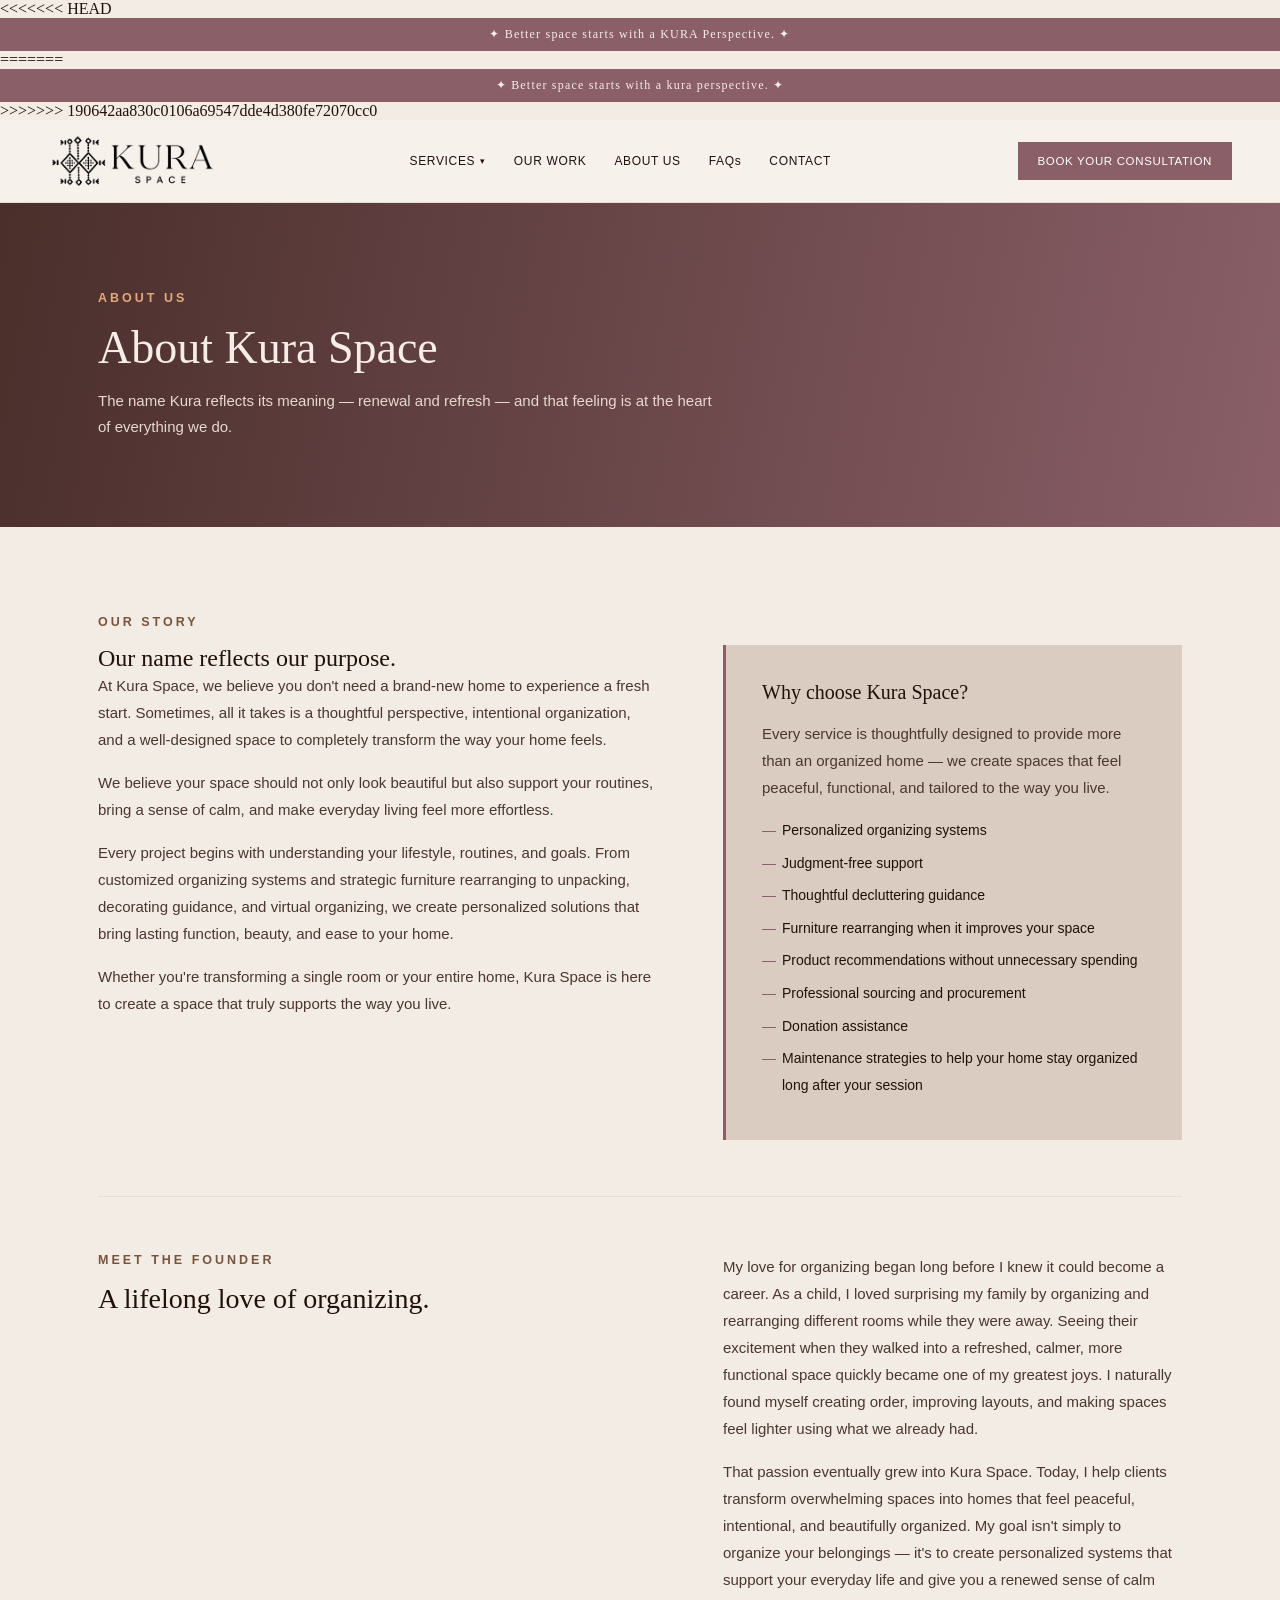
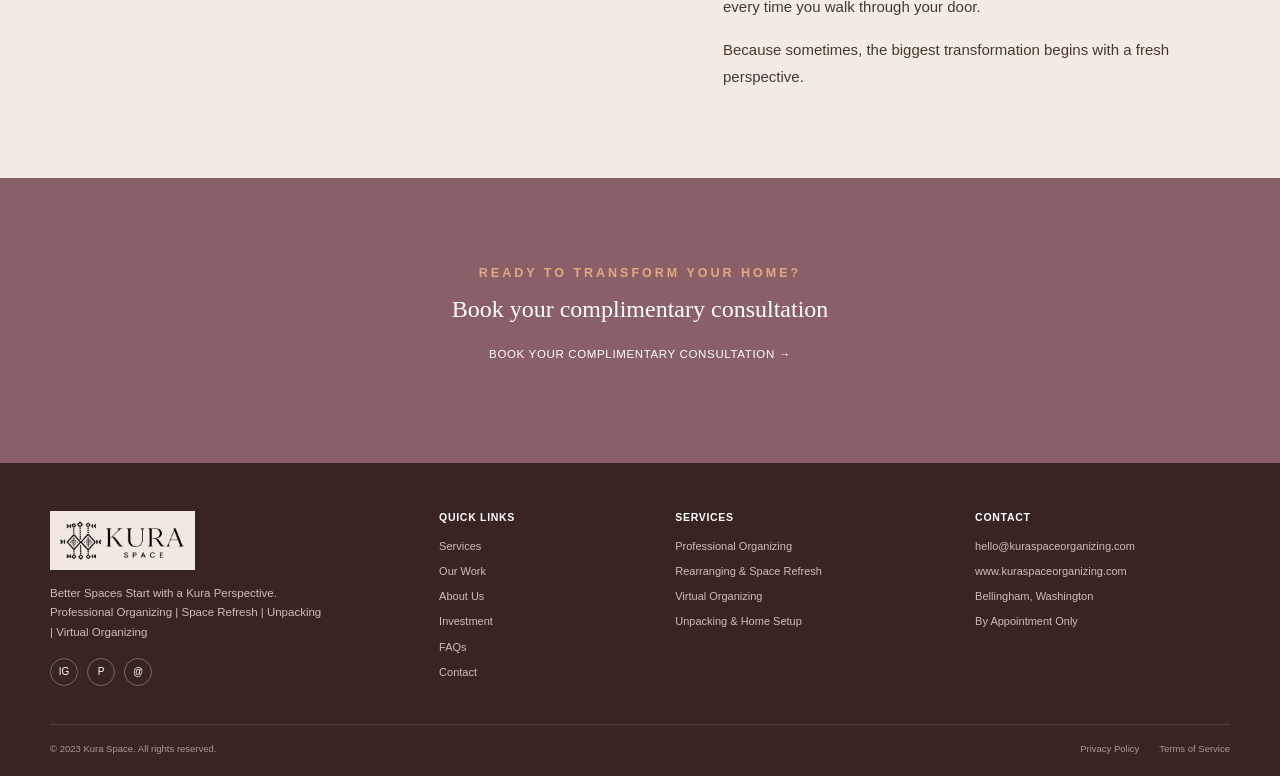
==== commit 0d2d1565: "merge" ====
--- a/about.html
+++ b/about.html
@@ -8,7 +8,11 @@
 </head>
 <body>
 
+<<<<<<< HEAD
   <div class="eyebrow-bar">✦ Better space starts with a KURA Perspective. ✦</div>
+=======
+  <div class="eyebrow-bar">✦ Better space starts with a kura perspective. ✦</div>
+>>>>>>> 190642aa830c0106a69547dde4d380fe72070cc0
 
   <header class="site-header" id="siteHeader">
     <a href="index.html" class="logo" aria-label="Kura Space — Home">
@@ -169,4 +173,4 @@
   </script>
 
 </body>
-</html>+</html>
--- a/styles.css
+++ b/styles.css
@@ -1085,6 +1085,7 @@
   .day-cell{width:30px;height:30px;line-height:30px;font-size:11.5px;}
 }
 
+<<<<<<< HEAD
 /* ---------- PORTFOLIO CARDS — MOBILE FIX ---------- */
 /* On phones, project photos are often portrait-oriented. object-fit:cover (set in
    kura-supabase.css) crops the top/bottom off. Switch to "contain" on mobile so the
@@ -1095,6 +1096,8 @@
   }
 }
 
+=======
+>>>>>>> 190642aa830c0106a69547dde4d380fe72070cc0
 /* ---------- ADMIN PAGE ---------- */
 .admin-login{background:#fff;border:1px solid var(--line);border-radius:14px;padding:40px 36px;box-shadow:0 20px 50px rgba(32,18,9,.08);}
 .admin-login h1{font-size:24px;font-weight:400;margin-bottom:10px;}
@@ -1150,4 +1153,1063 @@
 .social-row.light a:hover{background:var(--maroon);color:#fff;}
 @media (max-width:760px){
   .contact-methods{grid-template-columns:1fr;}
-}+}
+/* ---------- HEADER ---------- */
+.site-header{
+  position:relative;
+  z-index:100;
+  display:grid;
+  grid-template-columns:auto 1fr auto;
+  align-items:center;
+  gap:28px;
+  padding:12px 48px;
+  background:#f7f1ec;
+  border-bottom:1px solid var(--line);
+}
+
+.logo{
+  display:inline-flex;
+  width:175px;
+  height:58px;
+  overflow:hidden;
+  align-items:center;
+  text-decoration:none;
+  line-height:0;
+  flex:0 0 auto;
+}
+.logo-image{
+  display:block;
+  width:100%;
+  height:100%;
+  object-fit:contain;
+  object-position:left center;
+}
+
+.main-nav{
+  display:flex;
+  align-items:center;
+  justify-content:center;
+  gap:28px;
+  font-size:12px;
+  letter-spacing:.65px;
+  font-family:Arial,sans-serif;
+}
+.main-nav > a{text-decoration:none;color:var(--ink);}
+.main-nav > a:hover{color:var(--maroon);}
+.nav-dropdown{position:relative;}
+.nav-dropdown > .nav-toggle{
+  background:none;border:none;cursor:pointer;
+  font:inherit;letter-spacing:inherit;color:var(--ink);
+  display:flex;align-items:center;gap:5px;padding:4px 0;
+}
+.nav-dropdown > .nav-toggle::after{content:"▾";font-size:9px;}
+.dropdown-menu{
+  position:absolute;
+  top:calc(100% + 14px);
+  left:50%;
+  transform:translateX(-50%) translateY(6px);
+  min-width:235px;
+  padding:8px 0;
+  background:#fff;
+  border:1px solid var(--line);
+  box-shadow:0 15px 34px rgba(32,18,9,.12);
+  opacity:0;
+  visibility:hidden;
+  transition:.18s ease;
+  z-index:90;
+}
+.nav-dropdown:hover .dropdown-menu,
+.nav-dropdown:focus-within .dropdown-menu{
+  opacity:1;
+  visibility:visible;
+  transform:translateX(-50%) translateY(0);
+}
+.dropdown-menu a{
+  display:block;
+  padding:11px 20px;
+  color:var(--ink);
+  text-decoration:none;
+  font-size:12px;
+  white-space:nowrap;
+}
+.dropdown-menu a:hover{background:var(--cream2);color:var(--maroon);}
+
+.cta-btn,
+.hero-cta,
+.outline-action,
+.final-cta-action a{
+  font-family:Arial,sans-serif;
+  font-size:11.5px;
+  letter-spacing:.65px;
+  text-decoration:none;
+}
+.cta-btn{
+  justify-self:end;
+  background:var(--maroon);
+  color:#fff;
+  padding:13px 20px;
+  white-space:nowrap;
+}
+.menu-button{
+  display:none;
+  width:44px;
+  height:44px;
+  background:transparent;
+  border:1px solid rgba(32,18,9,.12);
+  border-radius:10px;
+  padding:10px;
+  cursor:pointer;
+}
+.menu-button span{
+  display:block;
+  height:2px;
+  background:var(--ink);
+  margin:5px 0;
+  transition:.2s ease;
+}
+
+/* ---------- HERO ---------- */
+.hero{
+  position:relative;
+  min-height:520px;
+  display:flex;
+  align-items:center;
+  overflow:hidden;
+  background:var(--cream);
+}
+.hero-photo{
+  position:absolute;inset:0;width:100%;height:100%;
+  object-fit:cover;object-position:center 44%;
+  filter:saturate(1.05) contrast(1.02) brightness(1.02);
+  z-index:0;
+}
+.hero-fade{
+  position:absolute;inset:0;z-index:1;
+  background:linear-gradient(90deg,
+    rgba(247,241,236,.98) 0%,
+    rgba(247,241,236,.93) 19%,
+    rgba(247,241,236,.70) 34%,
+    rgba(247,241,236,.24) 51%,
+    rgba(247,241,236,0) 69%);
+}
+.hero-shade{
+  position:absolute;inset:0;z-index:1;
+  background:linear-gradient(0deg,rgba(20,12,6,.08),transparent 30%);
+}
+.hero-content{
+  position:relative;
+  z-index:2;
+  width:min(500px,45vw);
+  margin-left:max(48px,calc((100vw - 1180px)/2));
+  padding:60px 0;
+}
+.hero-eyebrow,
+.home-eyebrow{
+  display:block;
+  color:var(--maroon);
+  font-family:Arial,sans-serif;
+  font-size:11px;
+  letter-spacing:2px;
+  font-weight:700;
+  margin-bottom:15px;
+}
+.hero h1{
+  font-size:45px;
+  line-height:1.08;
+  font-weight:400;
+  margin-bottom:18px;
+}
+.hero h1 .accent{color:var(--accent);font-style:italic;}
+.divider{width:58px;height:1px;background:var(--maroon);margin-bottom:22px;}
+.hero p{
+  font-family:Arial,sans-serif;
+  font-size:13.5px;
+  line-height:1.75;
+  margin-bottom:13px;
+  max-width:445px;
+}
+.hero-lead{font-weight:600;}
+.hero-cta{
+  display:inline-block;
+  margin-top:14px;
+  background:var(--maroon);
+  color:#fff;
+  padding:15px 25px;
+}
+
+/* ---------- SHARED HOME SECTION ---------- */
+.section-intro{
+  max-width:790px;
+  margin:0 auto 44px;
+}
+.section-intro.centered{text-align:center;}
+.section-intro.compact{margin-bottom:34px;}
+.section-intro h2,
+.featured-copy h2,
+.brand-message h2,
+.final-cta h2{
+  font-size:31px;
+  line-height:1.2;
+  font-weight:400;
+}
+.section-intro p{
+  margin-top:12px;
+  color:#57463c;
+  font:13px/1.75 Arial,sans-serif;
+}
+
+/* ---------- WHY ---------- */
+.why-kura{
+  background:#fff;
+  padding:64px 0 58px;
+}
+.why-grid{
+  display:grid;
+  grid-template-columns:repeat(3,1fr);
+  gap:0;
+}
+.why-card{
+  text-align:center;
+  padding:8px 40px 10px;
+  border-left:1px solid var(--line);
+}
+.why-card:first-child{border-left:none;}
+.line-icon{
+  width:56px;
+  height:56px;
+  margin:0 auto 17px;
+  color:var(--maroon);
+}
+.line-icon svg{width:100%;height:100%;}
+.why-card h3{
+  margin-bottom:10px;
+  font:700 11.5px/1.45 Arial,sans-serif;
+  letter-spacing:.55px;
+}
+.why-card p{
+  color:#5c4a40;
+  font:12.5px/1.65 Arial,sans-serif;
+}
+
+/* ---------- HOME SERVICES ---------- */
+.home-services{
+  background:#fff;
+  padding:18px 0 68px;
+}
+.home-service-scroller{
+  display:grid;
+  grid-template-columns:repeat(4,1fr);
+  gap:14px;
+}
+.home-service-card{
+  min-height:250px;
+  padding:26px 22px 24px;
+  border:1px solid var(--line);
+  background:#fff;
+  display:flex;
+  flex-direction:column;
+  align-items:center;
+  text-align:center;
+  transition:transform .2s ease,box-shadow .2s ease,border-color .2s ease;
+}
+.home-service-card:hover{
+  transform:translateY(-3px);
+  border-color:#d9c3bd;
+  box-shadow:0 12px 30px rgba(89,55,48,.08);
+}
+.service-card-icon{
+  width:54px;
+  height:54px;
+  margin-bottom:15px;
+  color:var(--maroon);
+}
+.service-card-icon svg{width:100%;height:100%;}
+.home-service-card h3{
+  min-height:45px;
+  margin-bottom:9px;
+  font-size:15px;
+  line-height:1.35;
+  font-weight:400;
+}
+.home-service-card p{
+  margin-bottom:16px;
+  color:#5c4a40;
+  font:12.5px/1.55 Arial,sans-serif;
+}
+.home-service-card a{
+  margin-top:auto;
+  color:var(--maroon);
+  font:700 11.5px Arial,sans-serif;
+  text-decoration:none;
+}
+.home-service-card a span{padding-left:5px;}
+.mobile-scroll-hint{display:none;}
+
+/* ---------- FEATURED PROJECT ---------- */
+.featured-home-project{
+  padding:60px 0;
+  background:linear-gradient(90deg,#f7efec 0%,#fbf8f5 100%);
+}
+.featured-project-grid{
+  display:grid;
+  grid-template-columns:.72fr 1.28fr;
+  gap:46px;
+  align-items:center;
+}
+.featured-copy h2{font-size:35px;margin-bottom:18px;}
+.featured-copy p{
+  color:#4d3d34;
+  font:13px/1.8 Arial,sans-serif;
+  margin-bottom:24px;
+}
+.outline-action{
+  display:inline-block;
+  padding:13px 20px;
+  color:#fff;
+  background:var(--maroon);
+}
+.before-after-grid{
+  display:grid;
+  grid-template-columns:1fr 1fr;
+  gap:6px;
+}
+.before-after-card{
+  position:relative;
+  height:380px;
+  overflow:hidden;
+  background:var(--cream);
+}
+.before-after-card img{
+  width:100%;
+  height:100%;
+  object-fit:cover;
+}
+.before-after-card:first-child img{object-position:center 48%;}
+.before-after-card:last-child img{object-position:center center;}
+.before-after-card figcaption{
+  position:absolute;
+  top:14px;
+  left:14px;
+  background:var(--maroon);
+  color:#fff;
+  padding:7px 12px;
+  font:700 10px Arial,sans-serif;
+  letter-spacing:.9px;
+}
+
+/* ---------- EXPERIENCE ---------- */
+.experience-section{
+  background:#fff;
+  padding:56px 0 58px;
+}
+.experience-grid{
+  display:grid;
+  grid-template-columns:repeat(3,1fr);
+}
+.experience-step{
+  display:flex;
+  gap:18px;
+  padding:10px 34px;
+  border-left:1px solid var(--line);
+}
+.experience-step:first-child{border-left:none;}
+.step-number{
+  width:42px;
+  height:42px;
+  min-width:42px;
+  border-radius:50%;
+  background:var(--maroon);
+  color:#fff;
+  display:grid;
+  place-items:center;
+  font:700 12px Arial,sans-serif;
+}
+.experience-step h3{
+  margin:3px 0 8px;
+  font:700 11px/1.4 Arial,sans-serif;
+  letter-spacing:.45px;
+}
+.experience-step p{
+  color:#5c4a40;
+  font:12.5px/1.65 Arial,sans-serif;
+}
+.experience-cta-wrap{text-align:center;margin-top:34px;}
+.experience-cta{margin-top:0;}
+
+/* ---------- BRAND MESSAGE ---------- */
+.brand-message{
+  position:relative;
+  overflow:hidden;
+  padding:54px 24px;
+  background:
+    radial-gradient(circle at 8% 40%,rgba(226,169,127,.16),transparent 20%),
+    radial-gradient(circle at 91% 58%,rgba(138,95,104,.12),transparent 22%),
+    #f7efec;
+}
+.brand-message-inner{
+  max-width:760px;
+  margin:0 auto;
+  text-align:center;
+}
+.brand-message h2{
+  max-width:690px;
+  margin:0 auto;
+  font-size:28px;
+  line-height:1.45;
+}
+.brand-message p{
+  max-width:690px;
+  margin:18px auto 0;
+  color:#5c4a40;
+  font:13px/1.8 Arial,sans-serif;
+}
+.brand-quote-mark{
+  color:var(--maroon);
+  font-size:48px;
+  line-height:.8;
+  margin:2px 0 5px;
+}
+.brand-quote-mark.closing{margin-top:16px;}
+
+/* ---------- FINAL CTA ---------- */
+.final-cta{
+  padding:28px 0;
+  color:#fff;
+  background:var(--maroon);
+}
+.final-cta-inner{
+  display:grid;
+  grid-template-columns:auto 1fr auto;
+  align-items:center;
+  gap:22px;
+}
+.final-cta-icon{
+  width:58px;
+  height:58px;
+  color:#f3ddd4;
+}
+.final-cta-icon svg{width:100%;height:100%;}
+.final-cta-copy h2{
+  color:#fff;
+  font-size:21px;
+  margin-bottom:5px;
+}
+.final-cta-copy p{
+  color:#f3ddd4;
+  font:12.5px Arial,sans-serif;
+}
+.final-cta-action{
+  display:flex;
+  flex-direction:column;
+  align-items:flex-end;
+  gap:8px;
+}
+.final-cta-action a{
+  padding:13px 24px;
+  background:#fff;
+  color:var(--maroon);
+  font-weight:700;
+}
+.final-cta-action span{
+  max-width:280px;
+  color:#f2ddd5;
+  text-align:right;
+  font:10.5px/1.45 Arial,sans-serif;
+}
+
+/* ---------- FOOTER ---------- */
+.site-footer{
+  background:#3a2422;
+  color:#e9d9d1;
+  padding:48px 48px 22px;
+  font-family:Arial,sans-serif;
+}
+.footer-grid{
+  width:min(1180px,100%);
+  margin:0 auto;
+  display:grid;
+  grid-template-columns:1.35fr .75fr 1fr 1fr;
+  gap:45px;
+}
+.footer-logo-link{
+  display:block;
+  width:145px;
+  padding:7px;
+  background:#f2e8e2;
+  margin-bottom:14px;
+}
+.footer-logo{
+  width:100%;
+  height:auto;
+  display:block;
+}
+.footer-brand p{
+  max-width:275px;
+  color:#cdbdb6;
+  font-size:11.5px;
+  line-height:1.7;
+}
+.social-row{display:flex;gap:9px;margin-top:15px;}
+.social-row a{
+  width:28px;
+  height:28px;
+  border:1px solid rgba(255,255,255,.3);
+  border-radius:50%;
+  display:grid;
+  place-items:center;
+  text-decoration:none;
+  color:#fff;
+  font-size:10px;
+}
+.footer-column{
+  display:flex;
+  flex-direction:column;
+  gap:8px;
+}
+.footer-column h3{
+  margin-bottom:7px;
+  color:#fff;
+  font-size:10.5px;
+  letter-spacing:.7px;
+}
+.footer-column a,
+.footer-column span{
+  color:#cdbdb6;
+  text-decoration:none;
+  font-size:11px;
+  line-height:1.55;
+}
+.footer-column a:hover{color:#fff;}
+.footer-bottom{
+  width:min(1180px,100%);
+  margin:38px auto 0;
+  padding-top:18px;
+  border-top:1px solid rgba(255,255,255,.12);
+  display:flex;
+  justify-content:space-between;
+  gap:20px;
+  color:#aa9992;
+  font-size:9.5px;
+}
+.footer-bottom div{display:flex;gap:20px;}
+.footer-bottom a{color:#aa9992;text-decoration:none;}
+
+.mobile-booking-bar{display:none;}
+
+/* ---------- EXISTING SHARED / SUBPAGE STYLES ---------- */
+.page-header{position:relative;overflow:hidden;padding:80px 0 56px;background:linear-gradient(100deg,var(--dark0) 0%,var(--maroon) 100%);color:#f6ede6;}
+.page-header .wrap{position:relative;z-index:2;}
+.page-header .eyebrow{color:var(--peach);}
+.page-header h1{font-size:46px;font-weight:400;}
+.page-header p{font-family:Arial,sans-serif;font-size:15px;line-height:1.7;color:#e7d9d0;max-width:620px;margin-top:14px;}
+section:not(.home-section){padding:88px 0;}
+.eyebrow{font-family:Arial,sans-serif;font-size:12.5px;letter-spacing:3px;color:var(--accent);font-weight:bold;margin-bottom:16px;}
+h2{font-weight:400;}
+.lede{font-family:Arial,sans-serif;font-size:15px;line-height:1.8;color:#4a372f;max-width:720px;}
+.about{background:var(--cream2);}
+.about .grid{display:grid;grid-template-columns:1.1fr .9fr;gap:64px;align-items:start;}
+.about ul{font-family:Arial,sans-serif;font-size:14.5px;line-height:2;margin-top:10px;}
+.why-box{background:var(--cream);padding:36px;border-left:3px solid var(--maroon);}
+.why-box h3{font-size:20px;font-weight:400;margin-bottom:16px;}
+.why-box ul{font-family:Arial,sans-serif;font-size:14px;line-height:1.9;list-style:none;}
+.why-box li{padding-left:20px;position:relative;margin-bottom:6px;}
+.why-box li::before{content:"—";position:absolute;left:0;color:var(--maroon);}
+.founder-box{margin-top:56px;padding-top:56px;border-top:1px solid var(--line);}
+.founder-box .grid{grid-template-columns:.8fr 1.2fr;}
+.services{background:var(--maroon);color:#f3e6df;}
+.services .eyebrow{color:var(--peach);}
+.services h2{color:#fff;}
+.card-grid{display:grid;grid-template-columns:repeat(4,1fr);gap:1px;background:rgba(255,255,255,.15);margin-top:40px;}
+.s-card{background:var(--maroon);padding:34px 26px;}
+.s-card h3{font-family:Arial,sans-serif;font-size:15px;letter-spacing:.5px;margin-bottom:10px;color:#fff;}
+.s-card .price{font-family:Arial,sans-serif;font-size:13px;color:var(--peach);font-weight:bold;margin-bottom:14px;}
+.s-card p{font-family:Arial,sans-serif;font-size:13px;line-height:1.7;color:#e6d6cd;margin-bottom:14px;}
+.s-card a{font-family:Arial,sans-serif;font-size:12px;letter-spacing:1px;color:var(--peach);text-decoration:underline;}
+.service-detail{border-top:1px solid var(--line);padding:64px 0;}
+.service-detail:first-of-type{border-top:none;}
+.service-detail .grid{display:grid;grid-template-columns:1fr 1fr 1fr;gap:48px;}
+.service-detail h3{font-size:26px;font-weight:400;margin-bottom:6px;}
+.service-detail .rate{font-family:Arial,sans-serif;font-size:13px;color:var(--accent);font-weight:bold;letter-spacing:.5px;margin-bottom:16px;}
+.service-detail h4{font-family:Arial,sans-serif;font-size:12px;letter-spacing:1.5px;text-transform:uppercase;color:var(--accent);margin-bottom:12px;}
+.service-detail ul{font-family:Arial,sans-serif;font-size:13.5px;line-height:1.9;list-style:none;margin-bottom:10px;}
+.service-detail li{padding-left:16px;position:relative;}
+.service-detail li::before{content:"—";position:absolute;left:0;color:var(--maroon);}
+.time-table{width:100%;font-family:Arial,sans-serif;font-size:13px;border-collapse:collapse;}
+.time-table td{padding:6px 0;border-bottom:1px dashed var(--line);}
+.time-table td:last-child{text-align:right;color:var(--accent);}
+.investment{background:var(--cream2);}
+.price-table{width:100%;border-collapse:collapse;margin-top:30px;font-family:Arial,sans-serif;}
+.price-table th,.price-table td{text-align:left;padding:16px 14px;border-bottom:1px solid var(--line);font-size:14px;}
+.price-table th{font-size:12px;letter-spacing:1px;color:var(--accent);text-transform:uppercase;}
+.price-note{font-family:Arial,sans-serif;font-size:13px;color:#6b5a4f;margin-top:20px;line-height:1.7;}
+.faq{background:var(--cream);}
+.faq-item{border-bottom:1px solid var(--maroon);padding:22px 0;}
+.faq-item summary{cursor:pointer;font-size:17px;list-style:none;display:flex;justify-content:space-between;align-items:center;gap:16px;}
+.faq-item summary::-webkit-details-marker{display:none;}
+.faq-item summary::after{content:"+";font-size:22px;color:var(--maroon);font-family:Arial,sans-serif;}
+.faq-item[open] summary::after{content:"–";}
+.faq-item p{font-family:Arial,sans-serif;font-size:14px;line-height:1.8;color:var(--maroon);margin-top:14px;max-width:640px;}
+.portfolio-grid{display:grid;grid-template-columns:repeat(3,1fr);gap:20px;margin-top:20px;}
+.portfolio-card{aspect-ratio:4/3;background:linear-gradient(135deg,var(--cream),#cbb9ae);display:flex;align-items:center;justify-content:center;font-family:Arial,sans-serif;font-size:12px;letter-spacing:1px;color:var(--accent);text-transform:uppercase;}
+.contact{background:var(--maroon);color:#f3e6df;text-align:center;}
+.contact h2{color:#fff;}
+.contact .lede{color:#e7d9d0;margin:0 auto 30px;}
+.contact-links{display:flex;gap:36px;justify-content:center;font-family:Arial,sans-serif;font-size:14px;margin-top:30px;flex-wrap:wrap;}
+.contact-links a{color:var(--peach);text-decoration:none;}
+
+/* Booking / Admin / Portfolio utility styles retained */
+.booking-hero{display:grid;grid-template-columns:1fr 1fr;align-items:center;gap:0;background:var(--cream2);min-height:280px;overflow:hidden;}
+.booking-hero .img{height:100%;min-height:280px;background-image:url('bckgrd1.jpeg');background-size:cover;background-position:center 60%;}
+.booking-hero .txt{padding:40px 56px;}
+.booking-hero h1{font-size:42px;font-weight:400;margin-bottom:10px;}
+.booking-hero p{font-family:Arial,sans-serif;font-size:15px;color:#4a372f;line-height:1.6;}
+.booking-wrap{max-width:1180px;margin:0 auto;padding:48px 48px 90px;}
+.avail-banner{background:var(--cream2);border:1px solid var(--line);border-radius:14px;padding:32px;display:grid;grid-template-columns:1fr auto 1fr;gap:28px;align-items:center;margin-bottom:56px;}
+.avail-banner .divider-v{width:1px;align-self:stretch;background:var(--line);}
+.avail-left{display:flex;gap:18px;}
+.avail-icon{width:52px;height:52px;min-width:52px;border-radius:50%;background:var(--maroon);color:#fff;display:flex;align-items:center;justify-content:center;}
+.avail-left h3{font-family:Arial,sans-serif;font-size:14px;letter-spacing:.5px;margin-bottom:8px;color:var(--ink);}
+.avail-left p{font-family:Arial,sans-serif;font-size:14px;line-height:1.7;color:#4a372f;margin-bottom:8px;}
+.avail-right{display:flex;gap:16px;align-items:flex-start;}
+.btn-solid{display:inline-block;background:var(--maroon);color:#fff;border:none;cursor:pointer;padding:12px 22px;font-family:Arial,sans-serif;font-size:13px;border-radius:6px;text-decoration:none;text-align:center;}
+.btn-outline{display:inline-block;background:#fff;color:var(--maroon);border:1px solid var(--maroon);cursor:pointer;padding:12px 22px;font-family:Arial,sans-serif;font-size:13px;border-radius:6px;text-decoration:none;text-align:center;}
+.section-heading{text-align:center;font-size:32px;font-weight:400;margin-bottom:32px;position:relative;}
+.choose-service-grid{display:grid;grid-template-columns:1fr 1fr;gap:28px;margin-bottom:64px;}
+.svc-choice-card{background:var(--cream2);border:1px solid var(--line);border-radius:14px;padding:32px;display:flex;flex-direction:column;}
+.svc-choice-card .head{display:flex;gap:16px;align-items:flex-start;margin-bottom:16px;}
+.svc-choice-card .head .icon{width:52px;height:52px;min-width:52px;border-radius:50%;background:var(--maroon);color:#fff;display:flex;align-items:center;justify-content:center;}
+.svc-choice-card h3{font-size:21px;font-weight:400;}
+.svc-choice-card p,.svc-choice-card ul{font-family:Arial,sans-serif;font-size:13.5px;line-height:1.7;color:#4a372f;margin-bottom:18px;}
+.svc-choice-card ul{list-style:none;line-height:2;}
+.svc-choice-card li::before{content:"✓ ";color:var(--maroon);font-weight:bold;}
+.avail-grid{display:grid;grid-template-columns:1fr 1fr;gap:28px;}
+.avail-panel{border:1px solid var(--line);border-radius:14px;padding:24px;background:#fff;}
+.booking-form input,.booking-form textarea{width:100%;box-sizing:border-box;padding:10px 12px;border:1px solid var(--line);border-radius:6px;font-family:Arial,sans-serif;font-size:13px;}
+.admin-login{max-width:360px;margin:100px auto;text-align:center;}
+.admin-shell{display:none;}
+.admin-shell.show{display:block;}
+.admin-login.hide{display:none;}
+.admin-topbar{display:flex;align-items:center;justify-content:space-between;padding:18px 48px;background:var(--cream);border-bottom:1px solid var(--line);}
+.admin-tabs{display:flex;gap:10px;padding:20px 48px 0;}
+.admin-tab{padding:10px 18px;font-family:Arial,sans-serif;font-size:13px;cursor:pointer;border-radius:999px;background:var(--cream2);color:var(--ink);border:1px solid var(--line);}
+.admin-tab.active{background:var(--maroon);color:#fff;border-color:var(--maroon);}
+.admin-panel{padding:24px 48px 64px;display:none;}
+.admin-panel.active{display:block;}
+.admin-table{width:100%;border-collapse:collapse;font-family:Arial,sans-serif;font-size:13px;margin-top:14px;}
+.admin-table th,.admin-table td{padding:10px 12px;border-bottom:1px solid var(--line);text-align:left;}
+.portfolio-filters{display:flex;gap:10px;flex-wrap:wrap;padding:28px 48px;background:var(--cream);border-bottom:1px solid var(--line);}
+.filter-tab{padding:11px 20px;border-radius:999px;border:1px solid var(--line);background:#fff;font-family:Arial,sans-serif;font-size:12.5px;color:var(--ink);cursor:pointer;white-space:nowrap;}
+.filter-tab.active{background:var(--maroon);color:#fff;border-color:var(--maroon);}
+.projects-section{padding:56px 48px 20px;max-width:1180px;margin:0 auto;}
+.projects-grid{display:grid;grid-template-columns:repeat(3,1fr);gap:26px;}
+.project-card{background:#fff;border:1px solid var(--line);border-radius:4px;overflow:hidden;display:flex;flex-direction:column;text-decoration:none;color:var(--ink);}
+
+/* ---------- TABLET ---------- */
+@media (max-width:1050px){
+  .site-header{
+    grid-template-columns:auto 1fr auto;
+    padding:11px 24px;
+    gap:18px;
+  }
+  .logo{width:150px;height:52px;}
+  .main-nav{gap:18px;font-size:10.5px;}
+  .cta-btn{padding:12px 15px;font-size:10px;}
+  .home-container{width:min(100% - 48px,1180px);}
+  .featured-project-grid{grid-template-columns:1fr;gap:32px;}
+  .before-after-card{height:430px;}
+}
+
+/* ---------- MOBILE ---------- */
+@media (max-width:760px){
+  body{padding-bottom:62px;}
+  .eyebrow-bar{
+    font-size:9px;
+    letter-spacing:.65px;
+    padding:7px 12px;
+  }
+  .site-header{
+    display:grid;
+    grid-template-columns:1fr auto;
+    padding:8px 16px;
+    background:#f8f4f0;
+    gap:8px 12px;
+  }
+  .logo{
+    width:122px;
+    height:46px;
+  }
+  .menu-button{
+    display:block;
+    justify-self:end;
+  }
+  .header-cta{display:none;}
+  .main-nav{
+    grid-column:1/-1;
+    display:none;
+    flex-direction:column;
+    align-items:stretch;
+    justify-content:flex-start;
+    gap:0;
+    width:100%;
+    padding:8px 0 12px;
+    border-top:1px solid var(--line);
+  }
+  .site-header.mobile-open .main-nav{display:flex;}
+  .main-nav > a,
+  .nav-dropdown > .nav-toggle{
+    width:100%;
+    padding:12px 2px;
+    border-bottom:1px solid rgba(128,79,75,.08);
+    font-size:12px;
+    text-align:left;
+  }
+  .nav-dropdown > .nav-toggle{justify-content:space-between;}
+  .dropdown-menu{
+    position:static;
+    transform:none!important;
+    min-width:0;
+    box-shadow:none;
+    opacity:1;
+    visibility:visible;
+    display:none;
+    border:0;
+    border-left:2px solid var(--maroon);
+    margin:0 0 8px 8px;
+    padding:0;
+  }
+  .nav-dropdown:focus-within .dropdown-menu,
+  .nav-dropdown:hover .dropdown-menu{display:block;}
+  .dropdown-menu a{font-size:11px;padding:9px 14px;}
+
+  .hero{
+    min-height:610px;
+    align-items:flex-start;
+  }
+  .hero-photo{
+    object-position:63% center;
+  }
+  .hero-fade{
+    background:
+      linear-gradient(180deg,rgba(247,241,236,.97) 0%,rgba(247,241,236,.90) 38%,rgba(247,241,236,.35) 63%,rgba(247,241,236,.06) 82%),
+      linear-gradient(90deg,rgba(247,241,236,.75),rgba(247,241,236,0));
+  }
+  .hero-content{
+    width:auto;
+    max-width:340px;
+    margin:0;
+    padding:48px 22px 30px;
+  }
+  .hero h1{
+    font-size:38px;
+    line-height:1.06;
+  }
+  .hero p{
+    font-size:12.5px;
+    line-height:1.65;
+  }
+  .hero-cta{
+    max-width:280px;
+    padding:14px 18px;
+    font-size:10px;
+  }
+
+  .home-container{width:calc(100% - 36px);}
+  .why-kura{padding:48px 0 42px;}
+  .section-intro{margin-bottom:30px;}
+  .section-intro h2,
+  .featured-copy h2,
+  .brand-message h2{font-size:27px;}
+  .section-intro p{font-size:12.5px;}
+  .why-grid{
+    grid-template-columns:1fr;
+    gap:26px;
+  }
+  .why-card{
+    border-left:0;
+    border-top:1px solid var(--line);
+    padding:24px 12px 0;
+  }
+  .why-card:first-child{
+    border-top:0;
+    padding-top:0;
+  }
+
+  .home-services{
+    padding:12px 0 50px;
+    overflow:hidden;
+  }
+  .home-service-scroller{
+    display:flex;
+    gap:12px;
+    overflow-x:auto;
+    scroll-snap-type:x mandatory;
+    padding:2px 2px 14px;
+    scrollbar-width:none;
+    -webkit-overflow-scrolling:touch;
+  }
+  .home-service-scroller::-webkit-scrollbar{display:none;}
+  .home-service-card{
+    flex:0 0 78%;
+    min-height:245px;
+    scroll-snap-align:start;
+    border-radius:12px;
+    box-shadow:0 8px 22px rgba(85,52,46,.05);
+  }
+  .mobile-scroll-hint{
+    display:block;
+    margin-top:7px;
+    text-align:right;
+    color:#8e7468;
+    font:10px Arial,sans-serif;
+  }
+
+  .featured-home-project{padding:46px 0;}
+  .featured-project-grid{grid-template-columns:1fr;gap:28px;}
+  .featured-copy h2{font-size:32px;}
+  .before-after-grid{
+    display:flex;
+    overflow-x:auto;
+    scroll-snap-type:x mandatory;
+    gap:10px;
+    padding-bottom:8px;
+    scrollbar-width:none;
+  }
+  .before-after-grid::-webkit-scrollbar{display:none;}
+  .before-after-card{
+    flex:0 0 90%;
+    height:390px;
+    scroll-snap-align:center;
+    border-radius:10px;
+  }
+
+  .experience-section{padding:44px 0;}
+  .experience-grid{
+    grid-template-columns:1fr;
+    gap:0;
+  }
+  .experience-step{
+    border-left:0;
+    border-top:1px solid var(--line);
+    padding:22px 0;
+  }
+  .experience-step:first-child{border-top:0;}
+  .experience-cta-wrap{margin-top:22px;}
+
+  .brand-message{
+    padding:48px 20px;
+  }
+  .brand-message h2{
+    font-size:24px;
+    line-height:1.4;
+  }
+
+  .final-cta{
+    padding:24px 0 27px;
+  }
+  .final-cta-inner{
+    grid-template-columns:auto 1fr;
+    gap:14px;
+  }
+  .final-cta-icon{width:46px;height:46px;}
+  .final-cta-copy h2{font-size:18px;}
+  .final-cta-action{
+    grid-column:1/-1;
+    align-items:stretch;
+  }
+  .final-cta-action a{text-align:center;}
+  .final-cta-action span{text-align:center;max-width:none;}
+
+  .site-footer{
+    padding:38px 22px 26px;
+  }
+  .footer-grid{
+    grid-template-columns:1fr 1fr;
+    gap:32px 22px;
+  }
+  .footer-brand{grid-column:1/-1;}
+  .footer-brand p{max-width:320px;}
+  .footer-contact{grid-column:1/-1;}
+  .footer-bottom{
+    flex-direction:column;
+    gap:12px;
+    margin-top:28px;
+  }
+
+  .mobile-booking-bar{
+    display:block;
+    position:fixed;
+    z-index:120;
+    left:0;
+    right:0;
+    bottom:0;
+    padding:17px 18px;
+    background:var(--maroon-deep);
+    color:#fff;
+    text-align:center;
+    text-decoration:none;
+    font:700 11px Arial,sans-serif;
+    letter-spacing:.6px;
+    box-shadow:0 -6px 20px rgba(49,29,27,.18);
+  }
+
+  .wrap{padding:0 20px;}
+  .page-header h1{font-size:34px;}
+  .about .grid,.founder-box .grid,.service-detail .grid{grid-template-columns:1fr;}
+  .card-grid{grid-template-columns:1fr 1fr;}
+  .portfolio-grid{grid-template-columns:1fr;}
+  .booking-hero{grid-template-columns:1fr;}
+  .booking-hero .img{min-height:180px;}
+  .avail-banner{grid-template-columns:1fr;}
+  .avail-banner .divider-v{display:none;}
+  .choose-service-grid,.avail-grid{grid-template-columns:1fr;}
+  .booking-wrap{padding:32px 20px 60px;}
+  .projects-grid{grid-template-columns:1fr;}
+  .portfolio-filters,.projects-section{padding-left:20px;padding-right:20px;}
+}
+
+@media (max-width:420px){
+  .hero h1{font-size:34px;}
+  .home-service-card{flex-basis:84%;}
+  .before-after-card{flex-basis:94%;height:340px;}
+  .footer-grid{grid-template-columns:1fr;}
+  .footer-column,.footer-contact{grid-column:auto;}
+}
+
+/* ---------- SERVICES PAGE (sketch layout) ---------- */
+.sv-estimates-wrap{padding:56px 0 0;background:var(--cream2);}
+.sv-estimates-card{background:#fff;border:1px solid var(--line);border-radius:16px;padding:34px 38px;}
+.sv-estimates-head{display:flex;gap:20px;align-items:flex-start;margin-bottom:28px;}
+.sv-estimates-icon{width:52px;height:52px;min-width:52px;border-radius:50%;background:var(--cream2);color:var(--maroon);display:flex;align-items:center;justify-content:center;}
+.sv-estimates-icon svg{width:26px;height:26px;}
+.sv-estimates-head h3{font-size:19px;font-weight:400;margin-bottom:8px;}
+.sv-estimates-head p{font-family:Arial,sans-serif;font-size:13.5px;line-height:1.7;color:#5c4a40;max-width:740px;}
+.sv-factors-grid{display:grid;grid-template-columns:repeat(7,1fr);gap:18px;margin-bottom:28px;}
+.sv-factor{text-align:center;}
+.sv-factor-icon{width:44px;height:44px;margin:0 auto 10px;color:var(--maroon);}
+.sv-factor-icon svg{width:100%;height:100%;}
+.sv-factor span{display:block;font-family:Arial,sans-serif;font-size:11.5px;line-height:1.4;color:#4a372f;}
+.sv-estimates-divider{height:1px;background:var(--line);margin-bottom:22px;}
+.sv-estimates-note{display:flex;gap:12px;align-items:flex-start;}
+.sv-estimates-note .sv-check{width:20px;height:20px;min-width:20px;color:var(--maroon);margin-top:2px;}
+.sv-estimates-note p{font-family:Arial,sans-serif;font-size:13px;line-height:1.7;color:#4a372f;}
+
+.sv-services-wrap{padding:44px 0 0;background:var(--cream2);}
+.sv-card{border:1px solid var(--line);border-radius:16px;overflow:hidden;margin-bottom:32px;background:#fff;}
+.sv-card-head{background:var(--maroon);color:#fff;padding:22px 32px;display:flex;align-items:center;justify-content:space-between;gap:20px;flex-wrap:wrap;}
+.sv-card-head-left{display:flex;align-items:center;gap:16px;}
+.sv-card-icon{width:44px;height:44px;min-width:44px;border-radius:50%;background:rgba(255,255,255,.16);display:flex;align-items:center;justify-content:center;color:#fff;}
+.sv-card-icon svg{width:22px;height:22px;}
+.sv-card-head h3{font-size:22px;font-weight:400;color:#fff;}
+.sv-card-price{font-family:Arial,sans-serif;font-size:12.5px;letter-spacing:.4px;color:#f3ddd4;font-weight:700;white-space:nowrap;}
+.sv-card-body{padding:30px 32px 6px;}
+.sv-card-body > .lede{margin-bottom:26px;max-width:none;}
+.sv-card-grid{display:grid;grid-template-columns:1fr 1fr;gap:44px;}
+.sv-card-grid h4{font-family:Arial,sans-serif;font-size:11.5px;letter-spacing:1.3px;text-transform:uppercase;color:var(--accent);margin-bottom:14px;}
+.sv-card-grid ul{font-family:Arial,sans-serif;font-size:13.5px;line-height:1.9;list-style:none;}
+.sv-card-grid li{padding-left:16px;position:relative;}
+.sv-card-grid li::before{content:"—";position:absolute;left:0;color:var(--maroon);}
+.sv-time-row{display:flex;align-items:baseline;gap:8px;padding:8px 0;font-family:Arial,sans-serif;font-size:13px;}
+.sv-time-row .label{color:#4a372f;white-space:nowrap;}
+.sv-time-row .leader{flex:1;border-bottom:1px dotted #c9b8ac;margin-bottom:4px;}
+.sv-time-row .value{color:var(--accent);font-weight:700;white-space:nowrap;}
+.sv-note-box{margin:8px 0 24px;background:var(--cream2);border-radius:10px;padding:16px 20px;font-family:Arial,sans-serif;font-size:12.5px;line-height:1.7;color:#4a372f;}
+.sv-note-box strong{color:var(--ink);}
+.sv-card-footnote{display:flex;align-items:center;gap:10px;background:#f7efec;border-top:1px solid var(--line);padding:14px 32px;font-family:Arial,sans-serif;font-size:12px;color:#6b5a4f;}
+.sv-card-footnote svg{width:16px;height:16px;color:var(--maroon);min-width:16px;}
+
+.sv-final-cta-wrap{padding:0 0 20px;background:var(--cream2);}
+.sv-final-cta{background:var(--maroon);border-radius:16px;padding:48px;text-align:center;color:#f3e6df;}
+.sv-final-cta .eyebrow{color:var(--peach);}
+.sv-final-cta h2{color:#fff;font-size:30px;margin-bottom:10px;}
+.sv-final-cta p{font-family:Arial,sans-serif;font-size:14px;color:#e7d9d0;margin-bottom:22px;}
+.sv-cta-btn{display:inline-block;padding:15px 26px;background:var(--peach);color:#3a2422;font-family:Arial,sans-serif;font-size:11.5px;letter-spacing:.6px;font-weight:700;text-decoration:none;}
+.sv-bottom-note{display:flex;align-items:flex-start;gap:14px;padding:28px 4px 64px;font-family:Arial,sans-serif;font-size:12px;line-height:1.7;color:#6b5a4f;}
+.sv-bottom-note svg{width:22px;height:22px;color:var(--maroon);min-width:22px;margin-top:2px;}
+
+@media (max-width:900px){
+  .sv-factors-grid{grid-template-columns:repeat(4,1fr);}
+  .sv-card-grid{grid-template-columns:1fr;gap:26px;}
+}
+@media (max-width:760px){
+  .sv-estimates-card{padding:26px 20px;}
+  .sv-factors-grid{grid-template-columns:repeat(2,1fr);gap:22px;}
+  .sv-card-head{padding:18px 20px;}
+  .sv-card-head h3{font-size:19px;}
+  .sv-card-body{padding:22px 20px 4px;}
+  .sv-note-box{margin:4px 0 20px;}
+  .sv-card-footnote{padding:12px 20px;}
+  .sv-final-cta{padding:34px 24px;}
+  .sv-final-cta h2{font-size:24px;}
+  .sv-bottom-note{padding:22px 4px 56px;}
+}
+
+/* ---------- BOOKING PAGE ---------- */
+.svc-choice-card .sub{font-family:Arial,sans-serif;font-size:11px;color:#8e7468;margin-top:2px;}
+.cta-row{display:flex;flex-direction:column;gap:10px;margin-top:8px;}
+.caption{margin-top:10px;font-family:Arial,sans-serif;font-size:11.5px;color:#8e7468;text-align:center;}
+.fully-booked-btn{display:flex;flex-direction:column;align-items:center;gap:2px;opacity:.85;cursor:not-allowed;}
+.fully-booked-btn small{font-weight:400;font-size:10.5px;opacity:.85;}
+.btn-solid:disabled{opacity:.6;cursor:not-allowed;}
+
+.panel-head{display:flex;align-items:center;justify-content:space-between;margin-bottom:14px;}
+.panel-head h4{font-family:Arial,sans-serif;font-size:13px;letter-spacing:1px;color:var(--ink);}
+.tag{font-family:Arial,sans-serif;font-size:10.5px;letter-spacing:.6px;padding:5px 10px;border-radius:999px;font-weight:700;white-space:nowrap;}
+.tag.booked{background:#f4dede;color:#8a3b3b;}
+.tag.available{background:#e3f0df;color:#2f6b2c;}
+
+.cal-topbar{display:flex;align-items:center;justify-content:space-between;font-family:Arial,sans-serif;font-size:11.5px;color:#6b5a4f;margin-bottom:8px;gap:10px;flex-wrap:wrap;}
+.cal-tz{color:#968275;}
+.cal-nav{display:flex;align-items:center;gap:14px;}
+.cal-nav button{width:28px;height:28px;border-radius:50%;border:1px solid var(--line);background:#fff;color:var(--maroon);cursor:pointer;font-size:14px;line-height:1;}
+.cal-nav button:hover{background:var(--cream2);}
+.cal-nav strong{font-family:Arial,sans-serif;font-size:13px;color:var(--ink);}
+
+.calendar{width:100%;border-collapse:collapse;margin-top:6px;}
+.calendar th{font-family:Arial,sans-serif;font-size:10px;letter-spacing:.5px;color:#968275;padding:6px 0;text-align:center;}
+.calendar td{text-align:center;padding:3px;}
+.day-cell{width:34px;height:34px;line-height:34px;margin:0 auto;border-radius:50%;font-family:Arial,sans-serif;font-size:12.5px;color:#c9b8ac;}
+.day-cell.has-slots{color:var(--ink);cursor:pointer;background:var(--cream2);}
+.day-cell.has-slots:hover{background:var(--maroon);color:#fff;}
+.day-cell.disabled{color:#e3d8ce;}
+.day-cell.selected{background:var(--maroon);color:#fff;}
+
+.no-times{text-align:center;padding:30px 10px;color:#6b5a4f;}
+.no-times svg{color:var(--maroon);margin-bottom:10px;}
+.no-times p{font-family:Arial,sans-serif;font-size:13px;line-height:1.6;margin-bottom:4px;}
+
+.time-panel{margin-top:18px;padding-top:18px;border-top:1px solid var(--line);}
+.picked-date{font-family:Arial,sans-serif;font-size:13px;font-weight:700;color:var(--ink);margin-bottom:12px;}
+#timeSlotList{display:flex;flex-wrap:wrap;gap:8px;}
+.time-slot{padding:9px 14px;border:1px solid var(--line);border-radius:8px;background:#fff;color:var(--ink);font-family:Arial,sans-serif;font-size:12.5px;cursor:pointer;}
+.time-slot:hover{border-color:var(--maroon);}
+.time-slot.selected{background:var(--maroon);border-color:var(--maroon);color:#fff;}
+
+.booking-form label{display:block;font-family:Arial,sans-serif;font-size:12px;color:#4a372f;margin:14px 0 6px;font-weight:700;}
+.booking-form label:first-child{margin-top:0;}
+.booking-form textarea{min-height:80px;resize:vertical;font-family:Arial,sans-serif;}
+
+.avail-footnote{text-align:center;font-family:Arial,sans-serif;font-size:12.5px;color:#6b5a4f;margin-top:26px;}
+
+.help-bar{background:var(--cream);border-top:1px solid var(--line);border-bottom:1px solid var(--line);padding:22px 0;}
+.help-bar .wrap{display:flex;align-items:center;justify-content:space-between;gap:20px;flex-wrap:wrap;}
+.help-bar .left{display:flex;align-items:center;gap:12px;font-family:Arial,sans-serif;font-size:13.5px;color:#4a372f;}
+.help-bar .email{color:var(--maroon);text-decoration:none;font-weight:700;}
+.icon-circle{width:34px;height:34px;min-width:34px;border-radius:50%;background:var(--maroon);color:#fff;display:flex;align-items:center;justify-content:center;}
+
+.toast{position:fixed;left:50%;bottom:30px;transform:translate(-50%,20px);background:#2f6b2c;color:#fff;padding:13px 20px;border-radius:8px;font-family:Arial,sans-serif;font-size:13px;opacity:0;pointer-events:none;transition:.25s ease;z-index:300;box-shadow:0 12px 30px rgba(32,18,9,.18);}
+.toast.show{opacity:1;transform:translate(-50%,0);}
+
+@media (max-width:760px){
+  .help-bar .wrap{flex-direction:column;align-items:flex-start;gap:14px;}
+  .day-cell{width:30px;height:30px;line-height:30px;font-size:11.5px;}
+}
+
+/* ---------- CONTACT PAGE ---------- */
+.contact-methods{display:grid;grid-template-columns:repeat(3,1fr);gap:14px;margin-top:8px;}
+.social-row.center{justify-content:center;}
+.social-row.light{margin-top:22px;}
+.social-row.light a{border-color:rgba(138,95,104,.35);color:var(--maroon);}
+.social-row.light a:hover{background:var(--maroon);color:#fff;}
+@media (max-width:760px){
+  .contact-methods{grid-template-columns:1fr;}
+}
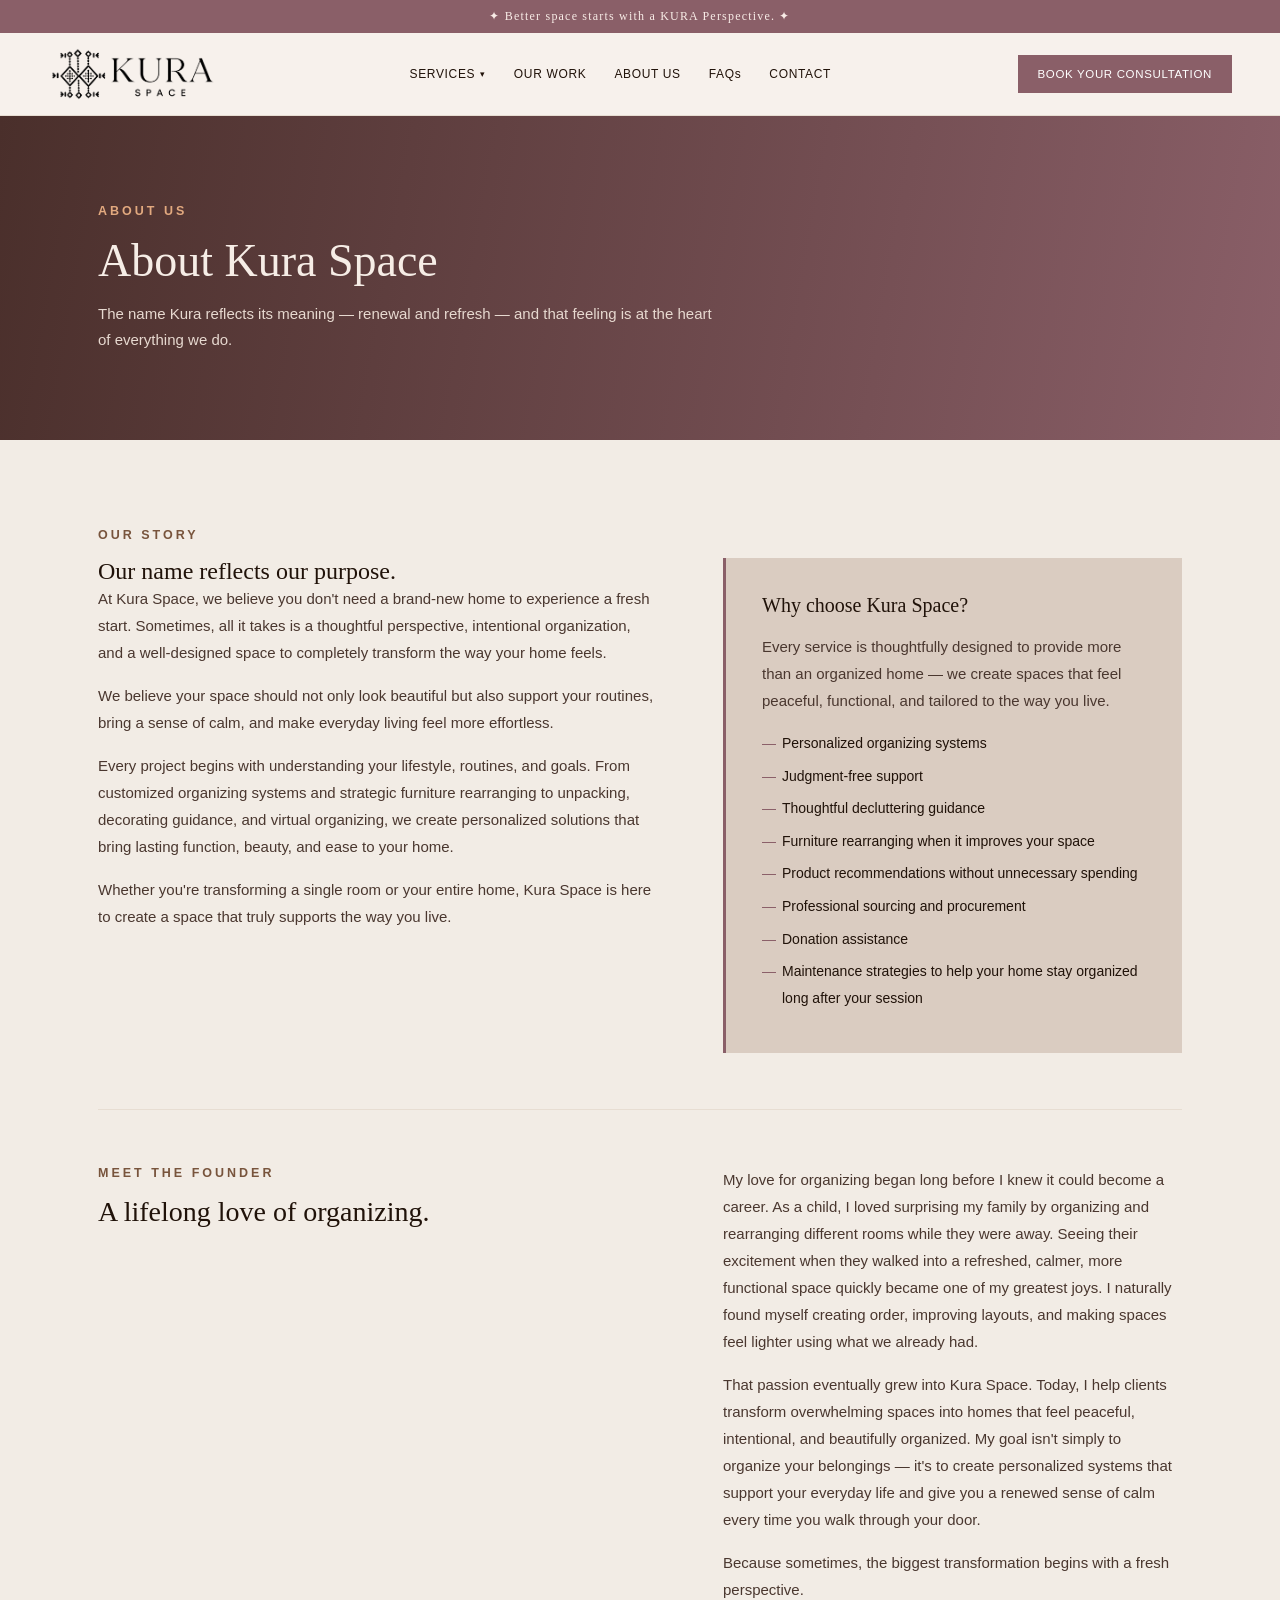
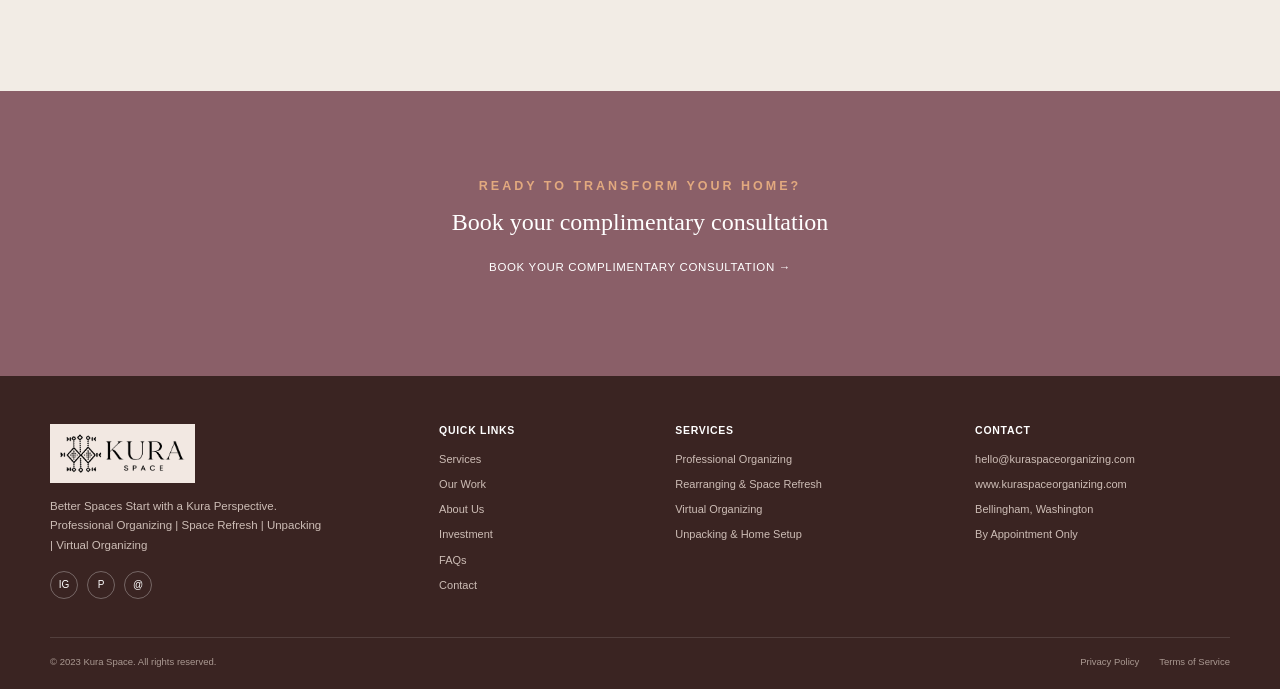
==== commit efac7973: "Fix merge conflict in about.html Resolved merge conflict in eyebrow-bar text case." ====
--- a/about.html
+++ b/about.html
@@ -8,11 +8,7 @@
 </head>
 <body>
 
-<<<<<<< HEAD
   <div class="eyebrow-bar">✦ Better space starts with a KURA Perspective. ✦</div>
-=======
-  <div class="eyebrow-bar">✦ Better space starts with a kura perspective. ✦</div>
->>>>>>> 190642aa830c0106a69547dde4d380fe72070cc0
 
   <header class="site-header" id="siteHeader">
     <a href="index.html" class="logo" aria-label="Kura Space — Home">
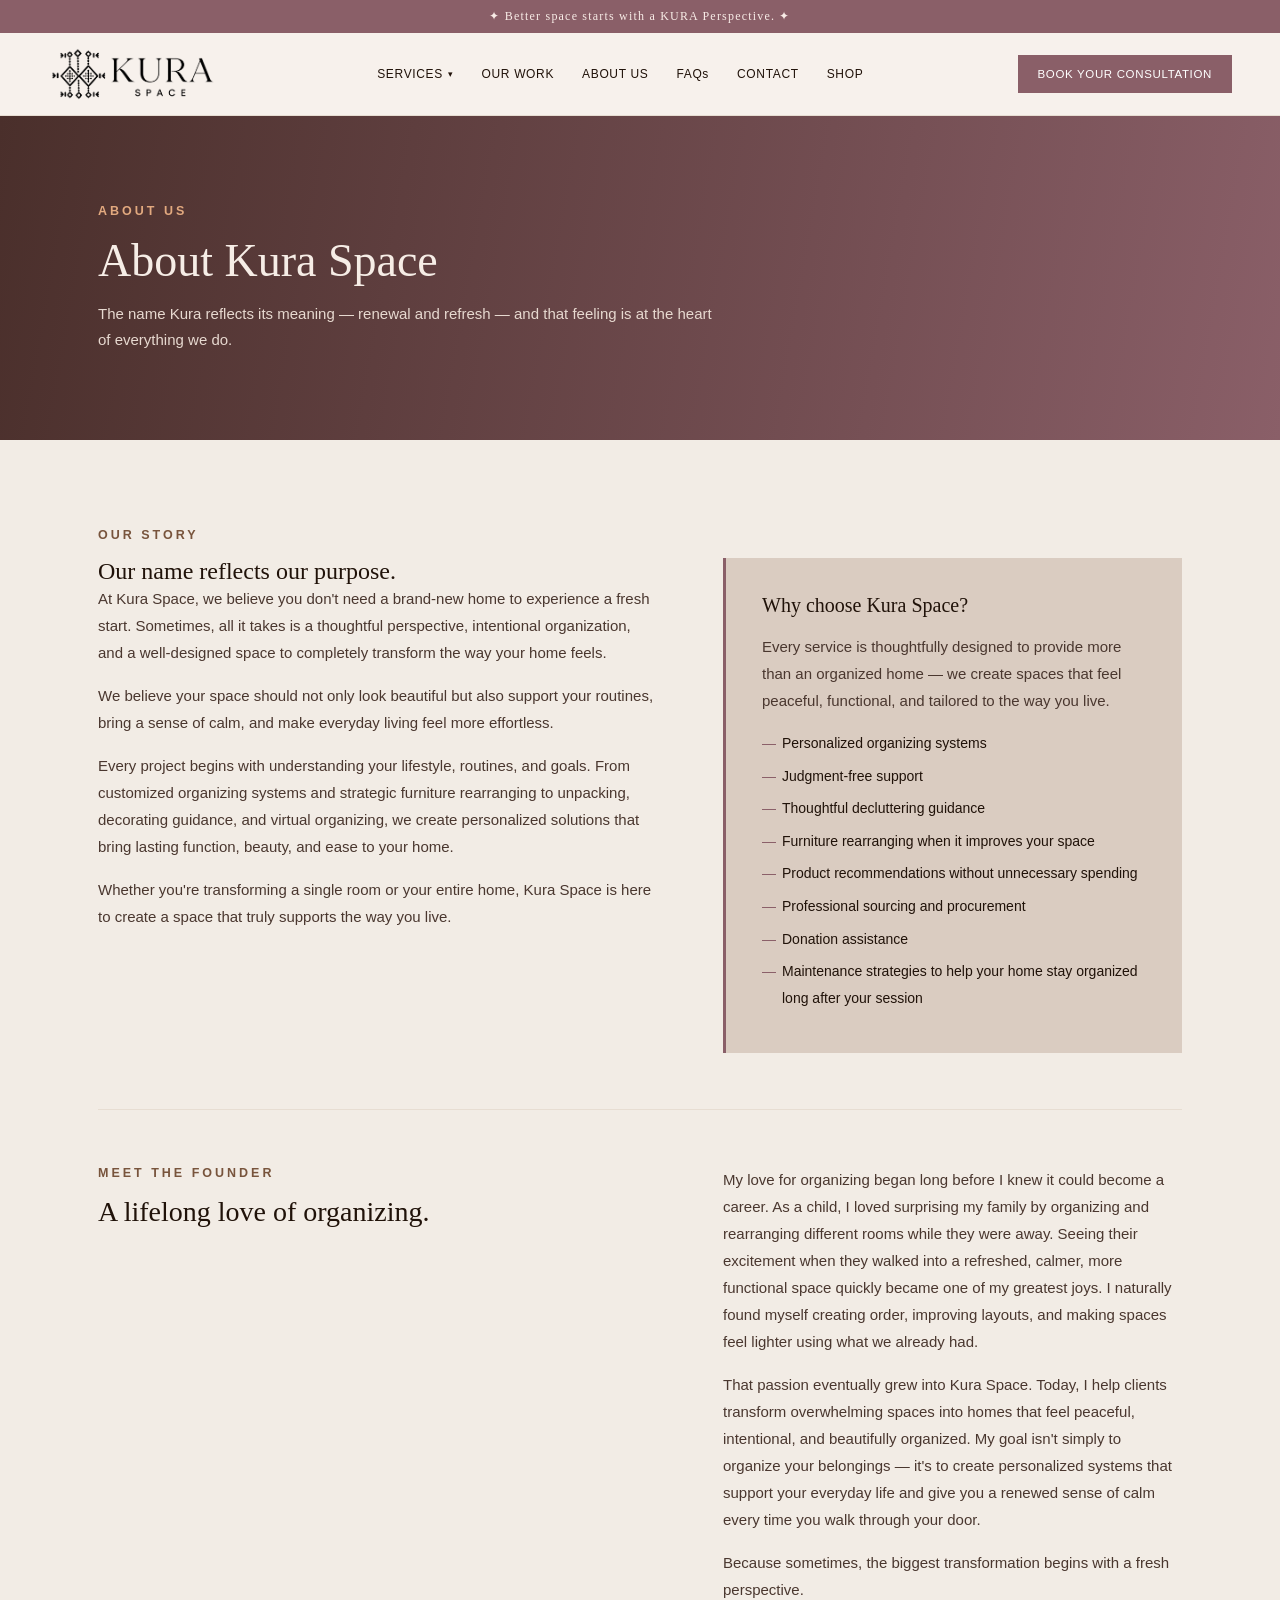
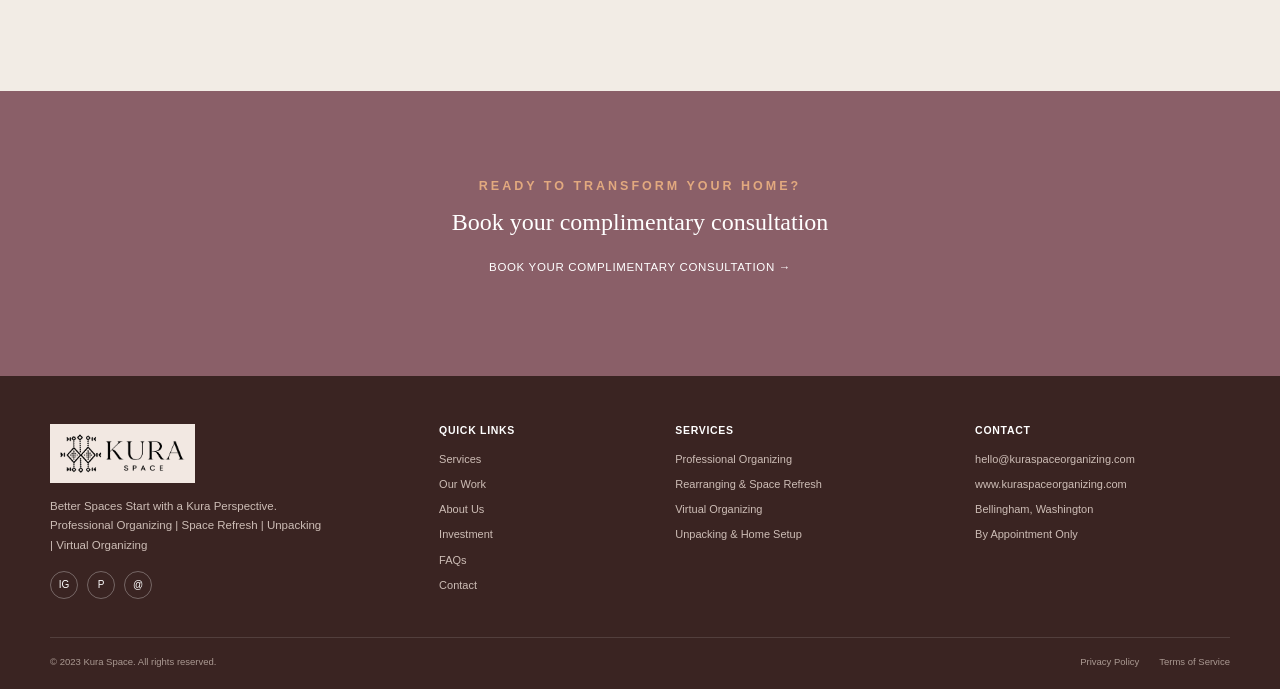
==== commit d0681102: "Add SHOP link to navigation in about.html" ====
--- a/about.html
+++ b/about.html
@@ -34,6 +34,7 @@
       <a href="about.html" class="current">ABOUT US</a>
       <a href="faq.html">FAQs</a>
       <a href="contact.html">CONTACT</a>
+      <a href="shop.html">SHOP</a>
     </nav>
     <a href="booking.html" class="cta-btn header-cta">BOOK YOUR CONSULTATION</a>
   </header>
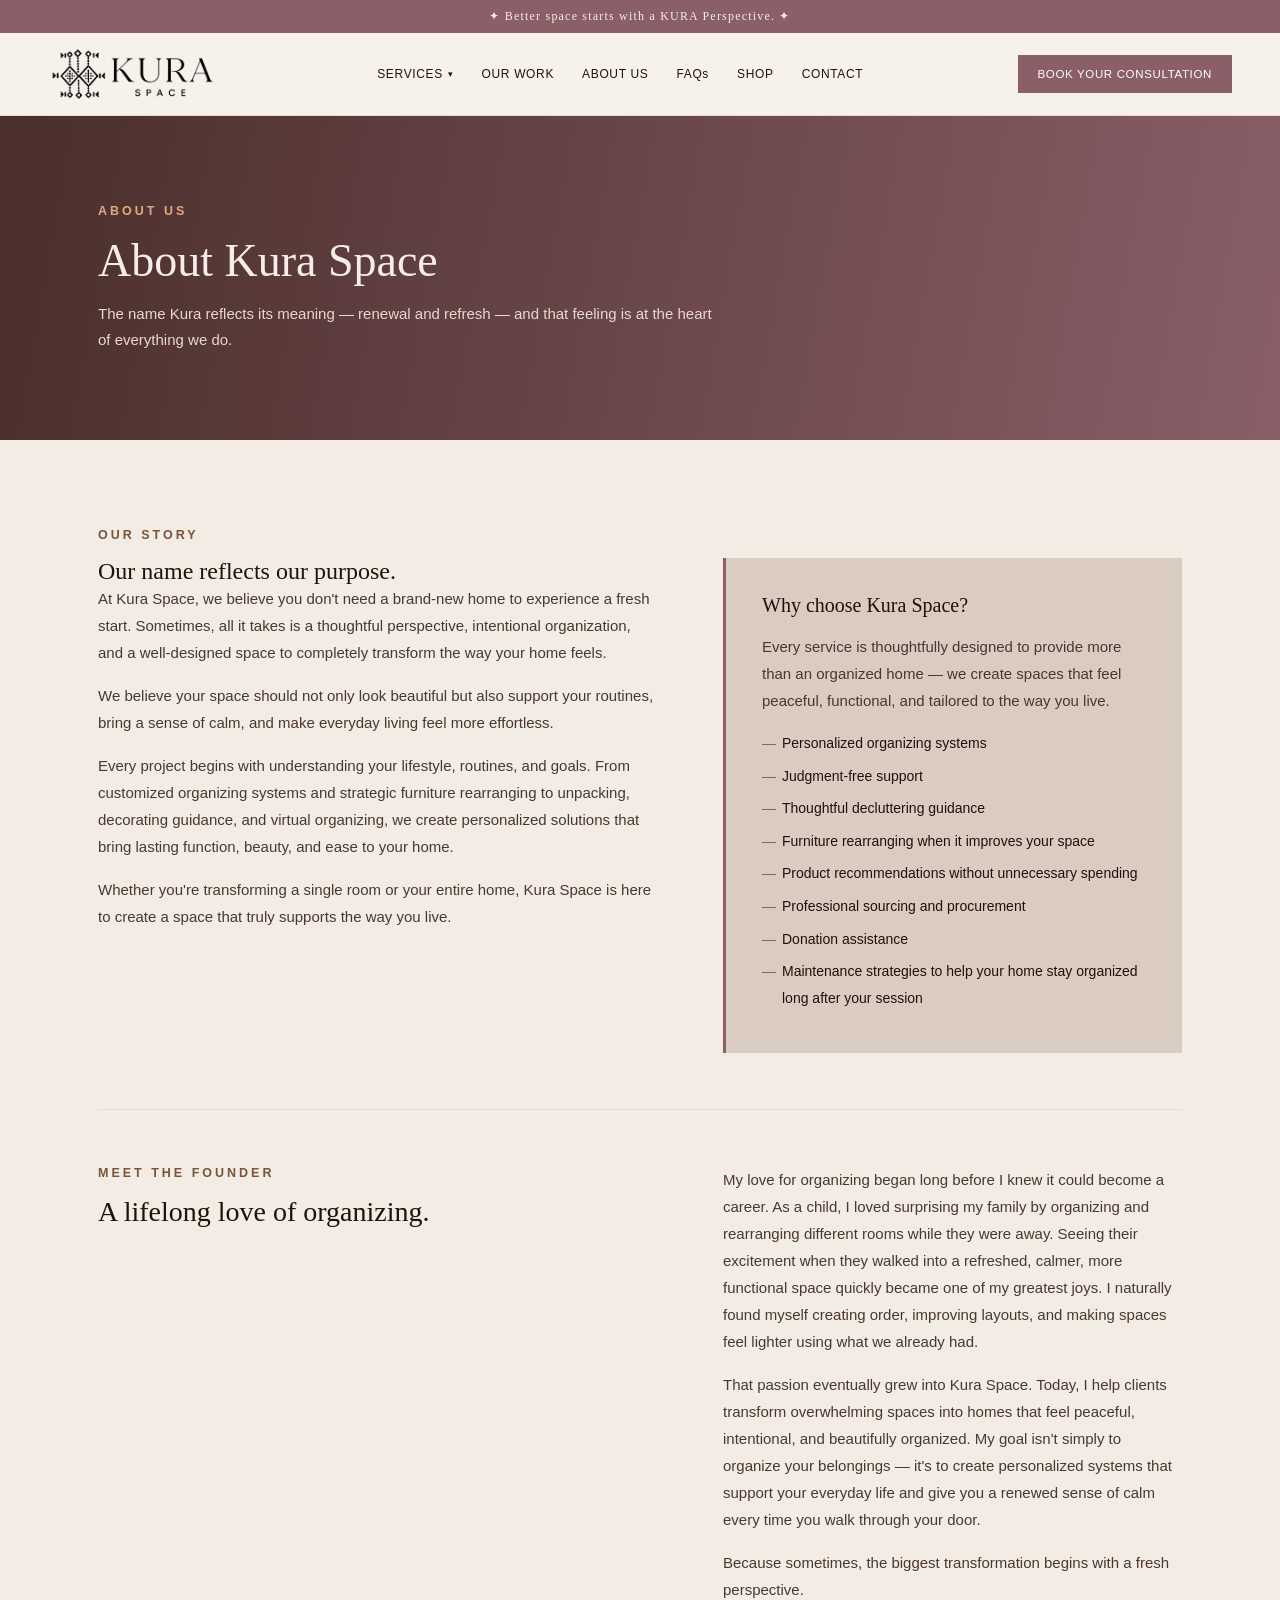
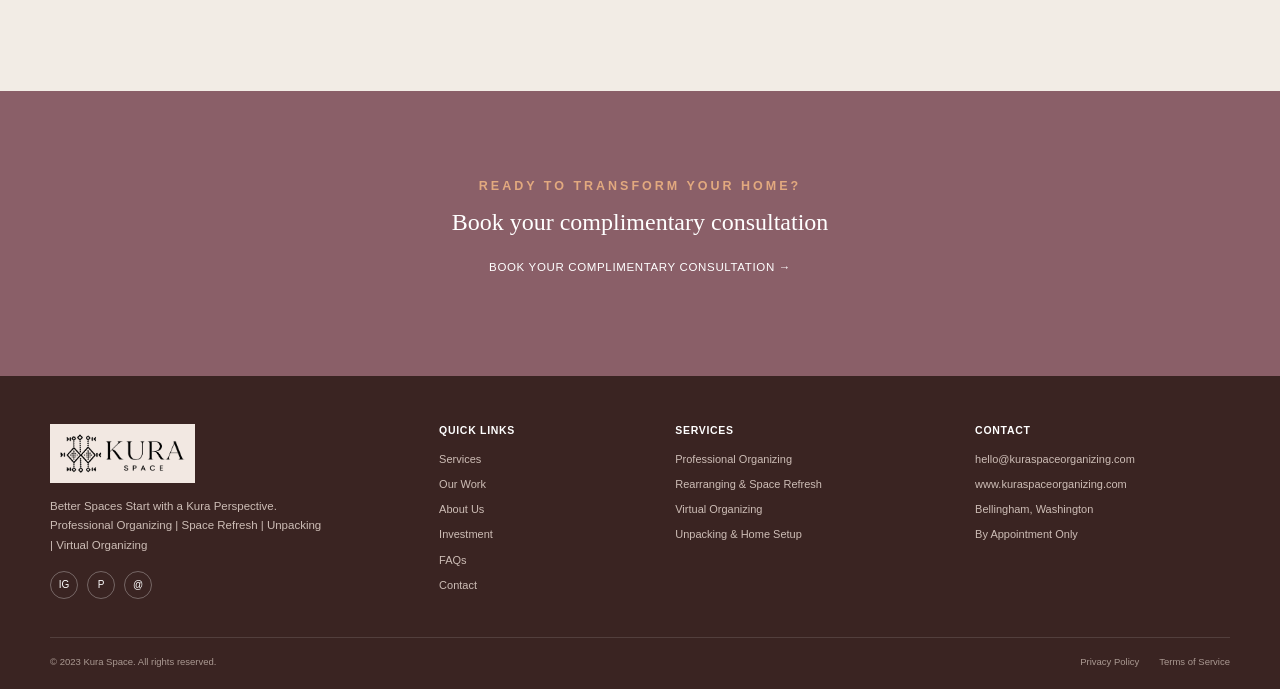
==== commit 37e19832: "Remove duplicate SHOP link in about.html Removed duplicate SHOP link and updated its class." ====
--- a/about.html
+++ b/about.html
@@ -33,8 +33,9 @@
       <a href="our-work.html">OUR WORK</a>
       <a href="about.html" class="current">ABOUT US</a>
       <a href="faq.html">FAQs</a>
+       <a href="shop.html" class="current">SHOP</a>
       <a href="contact.html">CONTACT</a>
-      <a href="shop.html">SHOP</a>
+     
     </nav>
     <a href="booking.html" class="cta-btn header-cta">BOOK YOUR CONSULTATION</a>
   </header>
